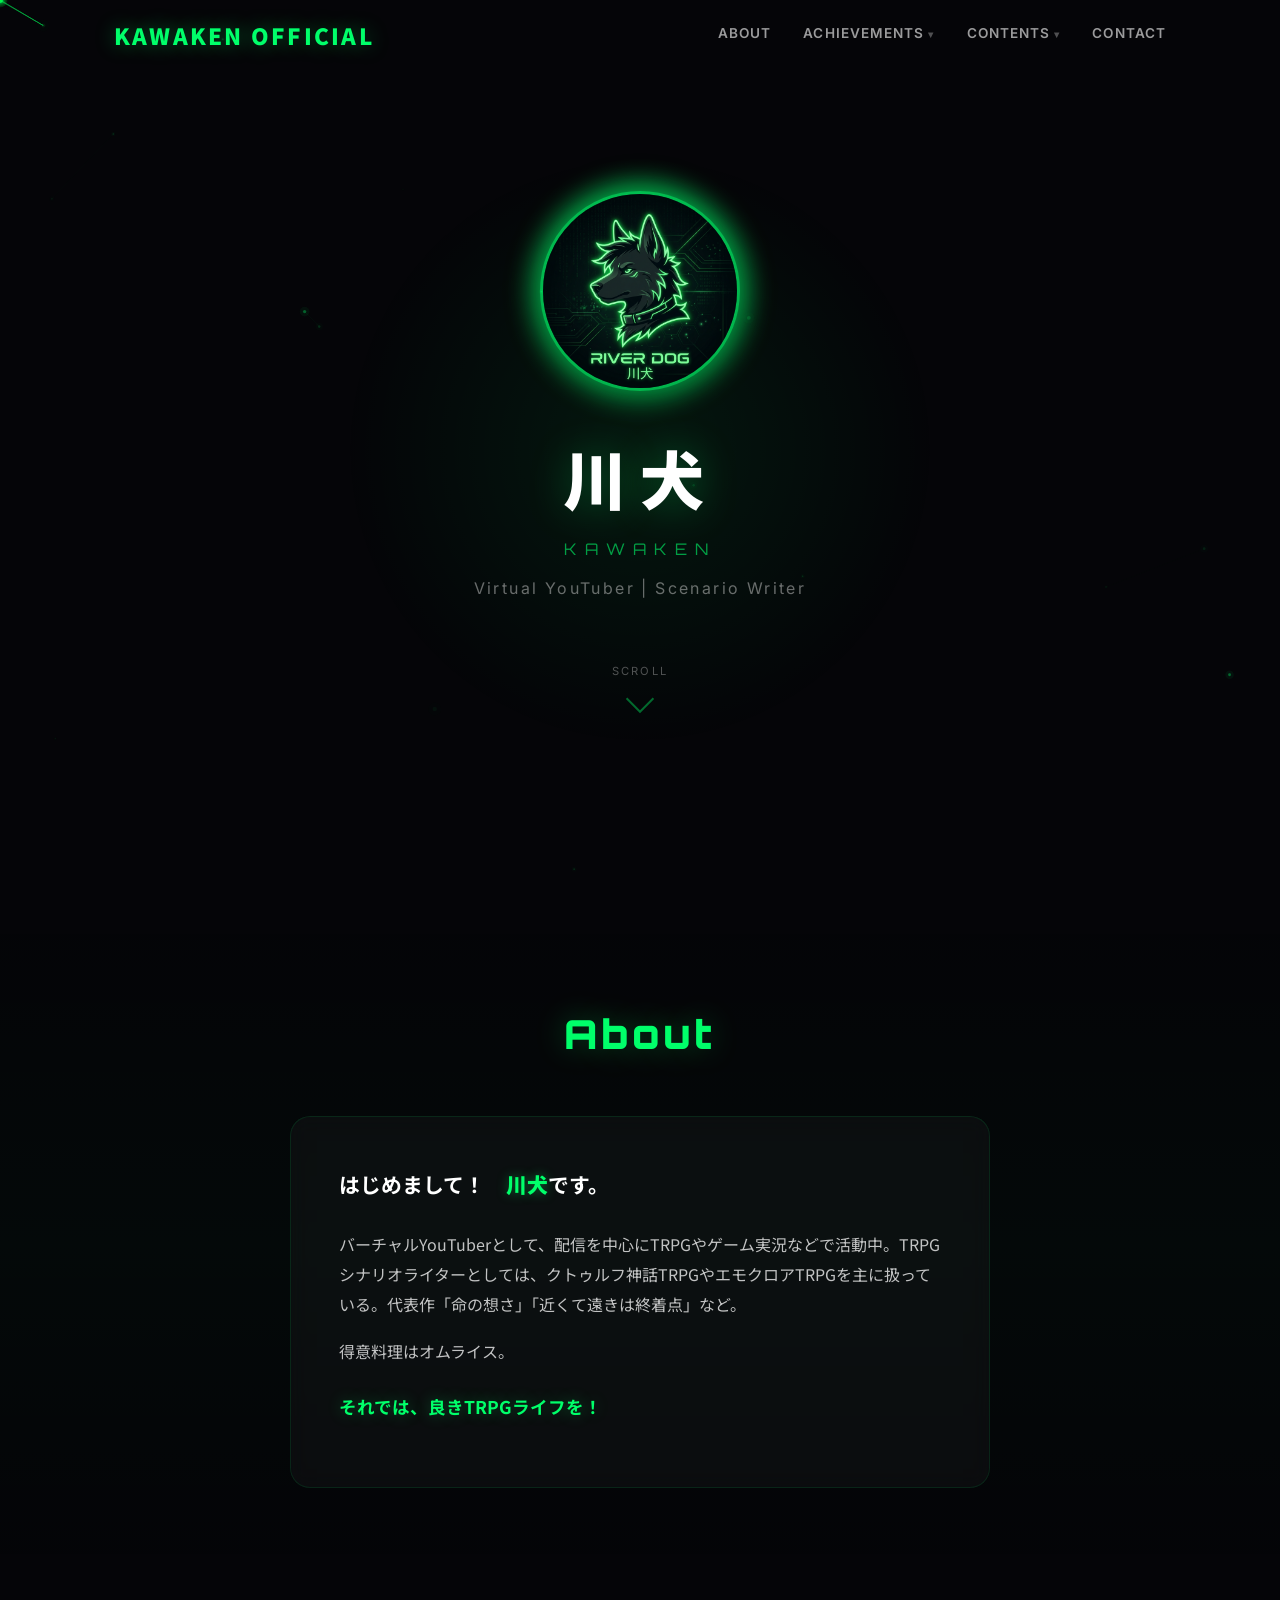
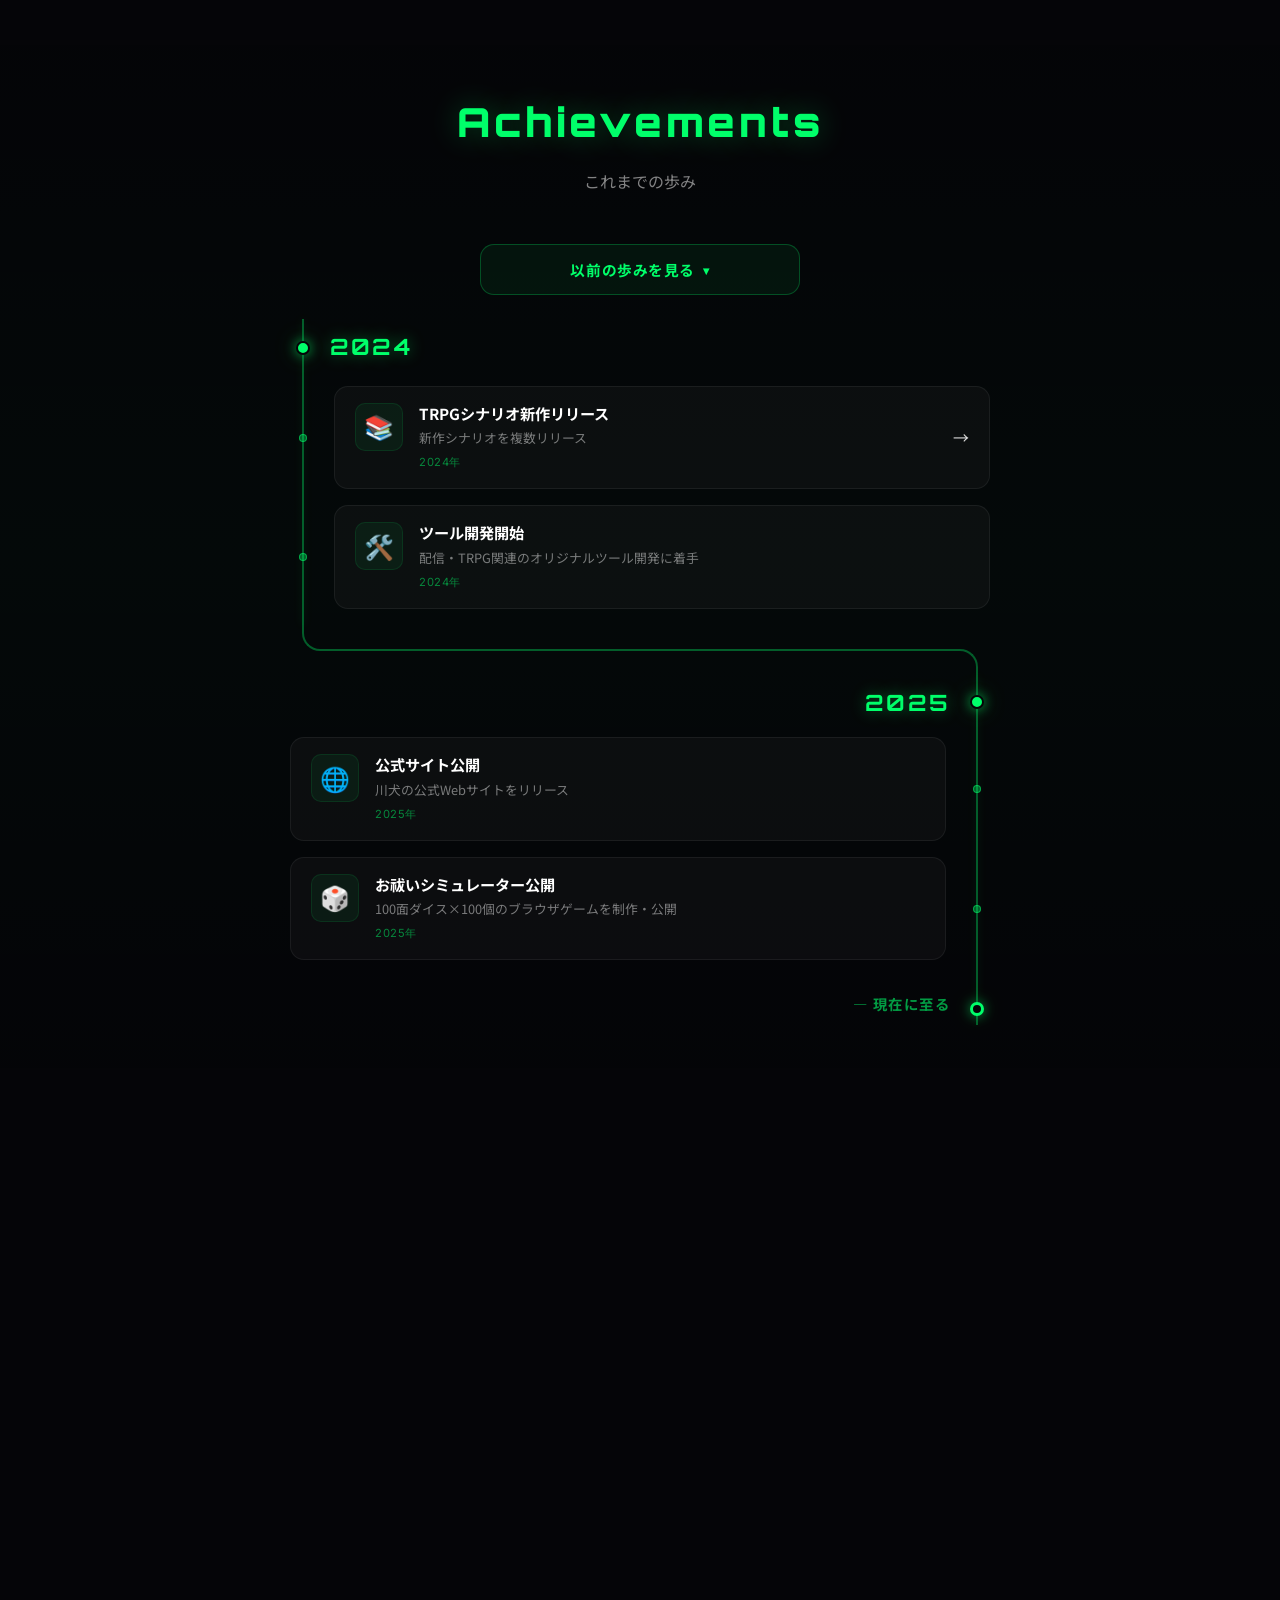
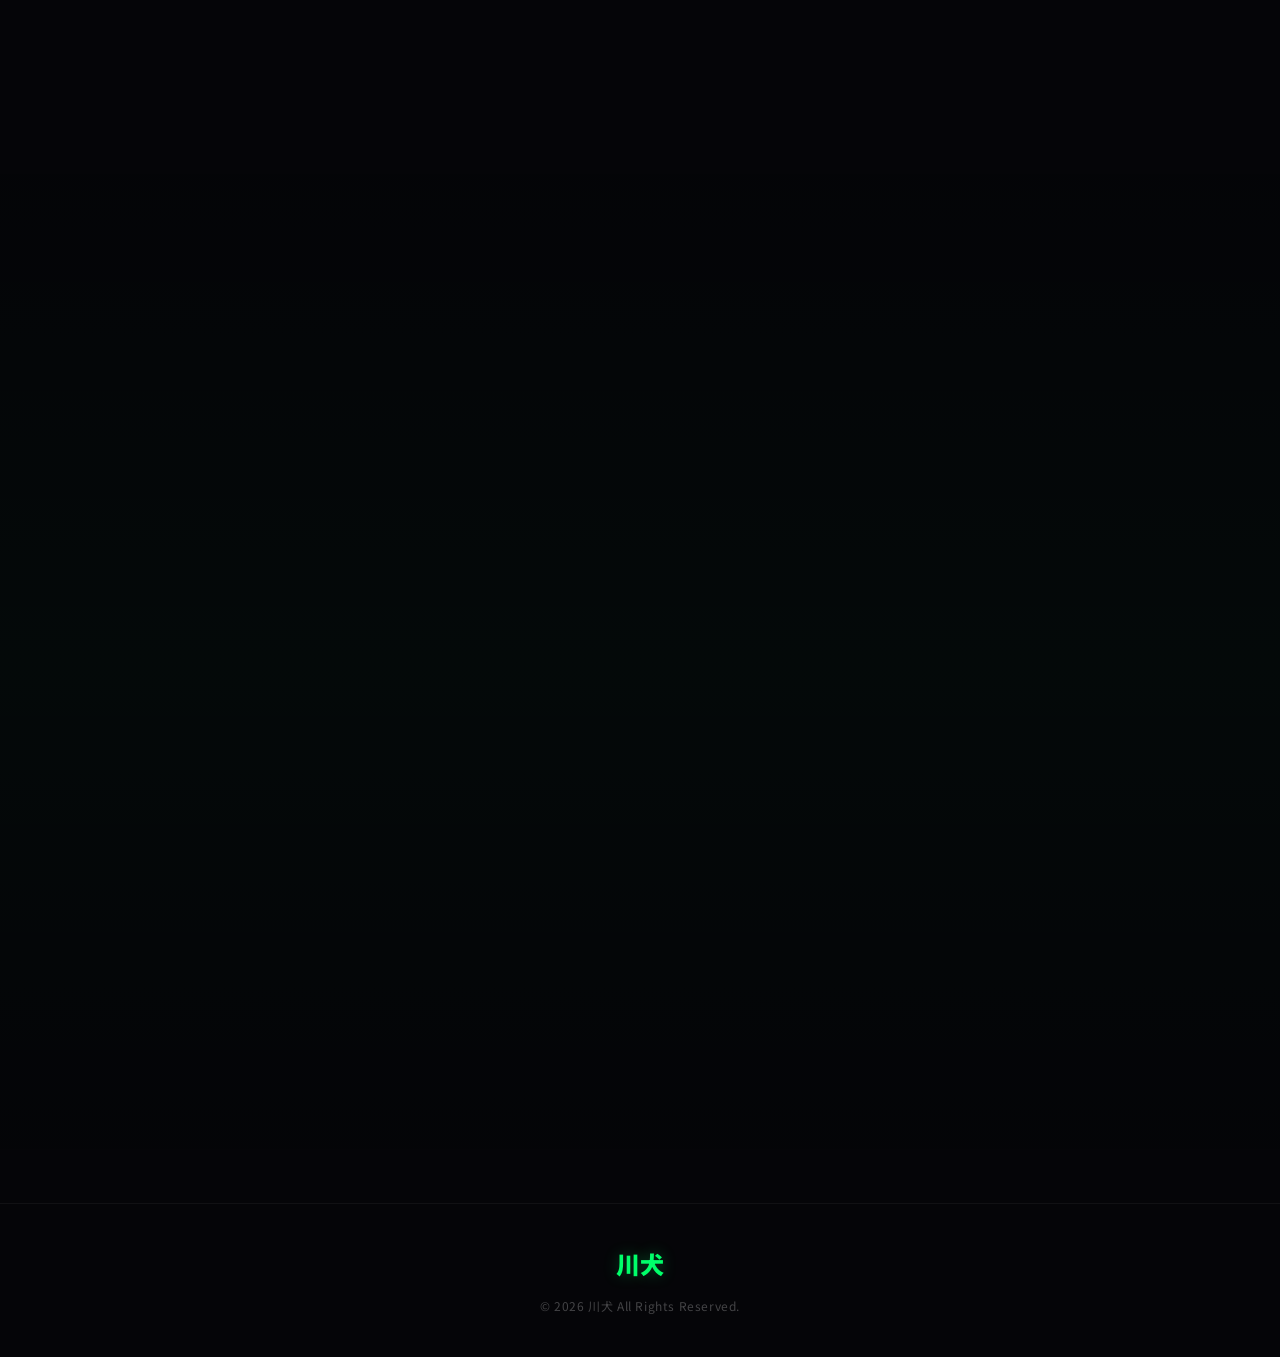
==== index.html @ 3d3f0da6 "feat: boot zoom fix achievements rework games integration into contents" ====
<!DOCTYPE html>
<html lang="ja">

<head>
    <meta charset="UTF-8">
    <meta name="viewport" content="width=device-width, initial-scale=1.0">
    <title>KAWAKEN OFFICIAL</title>
    <link rel="icon" type="image/svg+xml" href="assets/favicon.svg">
    <link rel="icon" type="image/x-icon" href="assets/favicon.ico" sizes="16x16 32x32 48x48">
    <link rel="apple-touch-icon" href="assets/apple-touch-icon.png">
    <meta name="description" content="VTuber 川犬の公式サイト。配信情報、SNSリンク、ミニゲームなど。">
    <!-- OGP (Open Graph) -->
    <meta property="og:type" content="website">
    <meta property="og:title" content="KAWAKEN OFFICIAL">
    <meta property="og:description" content="VTuber 川犬の公式サイト。配信情報、SNSリンク、ミニゲームなど。">
    <meta property="og:image" content="assets/ogp.png">
    <meta property="og:locale" content="ja_JP">
    <!-- Twitter Card -->
    <meta name="twitter:card" content="summary_large_image">
    <meta name="twitter:title" content="KAWAKEN OFFICIAL">
    <meta name="twitter:description" content="VTuber 川犬の公式サイト。配信情報、SNSリンク、ミニゲームなど。">
    <meta name="twitter:image" content="assets/ogp.png">
    <link rel="stylesheet" href="style.css">
    <link rel="preload" href="assets/avatar.png" as="image">
    <link
        href="https://fonts.googleapis.com/css2?family=Orbitron:wght@400;700;900&family=Noto+Sans+JP:wght@300;400;700;900&family=Inter:wght@300;400;600;700&display=swap"
        rel="stylesheet">
</head>

<body class="monitor-booting">
    <!-- iframe内（?noboot=1）では即座にブート演出を非表示（main.js読み込み前の対策） -->
    <script>
        if (location.search.includes('noboot=1')) {
            document.body.classList.remove('monitor-booting');
            document.write('<style>#boot-overlay{display:none!important}</style>');
        }
    </script>
    <!-- モニター電源ON → ズームイン演出 -->
    <div id="boot-overlay">
        <div class="boot-monitor">
            <!-- インラインSVGモニター -->
            <svg class="monitor-svg" xmlns="http://www.w3.org/2000/svg" viewBox="0 0 800 620" fill="none">
                <rect x="60" y="20" width="680" height="440" rx="18" ry="18" fill="#111114" stroke="#222228"
                    stroke-width="3" />
                <rect x="72" y="32" width="656" height="416" rx="10" ry="10" fill="#0a0a0d" stroke="#1a1a20"
                    stroke-width="2" />
                <rect class="monitor-screen" x="82" y="42" width="636" height="396" rx="6" ry="6" fill="#020204" />
                <!-- 画面グロー -->
                <rect class="screen-glow" x="82" y="42" width="636" height="396" rx="6" ry="6" fill="url(#screenGlow)"
                    opacity="0" />
                <!-- 画面反射 -->
                <rect x="82" y="42" width="636" height="396" rx="6" ry="6" fill="url(#screenReflection)"
                    opacity="0.06" />
                <!-- 電源LED -->
                <circle class="monitor-led" cx="400" cy="468" r="4" fill="#1a1a1a" />
                <!-- スタンド -->
                <path d="M350 480 L350 530 Q350 540 360 540 L440 540 Q450 540 450 530 L450 480" fill="#111114"
                    stroke="#1a1a20" stroke-width="2" />
                <ellipse cx="400" cy="555" rx="160" ry="22" fill="#111114" stroke="#1a1a20" stroke-width="2" />
                <ellipse cx="400" cy="552" rx="140" ry="14" fill="#0d0d10" />
                <rect x="340" y="462" width="120" height="1.5" rx="1" fill="#222228" />
                <defs>
                    <linearGradient id="screenReflection" x1="0" y1="0" x2="1" y2="1">
                        <stop offset="0%" stop-color="#ffffff" stop-opacity="0.6" />
                        <stop offset="30%" stop-color="#ffffff" stop-opacity="0" />
                        <stop offset="100%" stop-color="#ffffff" stop-opacity="0" />
                    </linearGradient>
                    <radialGradient id="screenGlow" cx="50%" cy="50%" r="60%">
                        <stop offset="0%" stop-color="#00ff6a" stop-opacity="0.2" />
                        <stop offset="60%" stop-color="#00ff6a" stop-opacity="0.08" />
                        <stop offset="100%" stop-color="#00ff6a" stop-opacity="0" />
                    </radialGradient>
                </defs>
            </svg>
            <!-- 画面内iframe（実際のサイトを表示） -->
            <div class="monitor-screen-content">
                <iframe src="?noboot=1" class="screen-iframe"></iframe>
            </div>
        </div>
    </div>

    <!-- パーティクル背景 -->
    <canvas id="particle-canvas"></canvas>

    <!-- ナビゲーション -->
    <nav id="navbar">
        <div class="nav-inner">
            <a href="#hero" class="nav-logo">KAWAKEN OFFICIAL</a>
            <div class="nav-links">
                <a href="#about">About</a>
                <div class="nav-dropdown" id="nav-achievements-dropdown">
                    <button class="nav-dropdown-toggle" aria-expanded="false" aria-haspopup="true">Achievements</button>
                    <div class="nav-dropdown-menu" id="achievements-year-menu">
                        <!-- JSで年リストを動的生成 -->
                    </div>
                </div>
                <div class="nav-dropdown" id="nav-contents-dropdown">
                    <button class="nav-dropdown-toggle" aria-expanded="false" aria-haspopup="true">Contents</button>
                    <div class="nav-dropdown-menu">
                        <a href="#youtube">YouTube</a>
                        <a href="#scenarios">Scenarios</a>
                        <a href="#goods">Goods</a>
                        <a href="#x">X</a>
                        <a href="#games">Games</a>
                    </div>
                </div>
                <a href="#contact">Contact</a>
            </div>
        </div>
    </nav>

    <!-- Hero Section -->
    <section id="hero">
        <div class="hero-content">
            <div class="hero-avatar-wrapper">
                <div class="hero-avatar-glow"></div>
                <img src="assets/avatar.png" alt="川犬" class="hero-avatar" id="hero-avatar">
            </div>
            <h1 class="hero-name">
                <span class="hero-name-jp">川犬</span>
                <span class="hero-name-en">KAWAKEN</span>
            </h1>
            <p class="hero-tagline">Virtual YouTuber | Scenario Writer</p>
            <div class="hero-scroll-hint">
                <span>Scroll</span>
                <div class="scroll-arrow"></div>
            </div>
        </div>
    </section>

    <!-- About Section -->
    <section id="about">
        <div class="section-inner">
            <h2 class="section-title" data-reveal>About</h2>
            <div class="about-card" data-reveal>
                <div class="about-text">
                    <p class="about-greeting">はじめまして！　<span class="highlight">川犬</span>です。</p>
                    <p>バーチャルYouTuberとして、配信を中心にTRPGやゲーム実況などで活動中。TRPGシナリオライターとしては、クトゥルフ神話TRPGやエモクロアTRPGを主に扱っている。代表作「命の想さ」「近くて遠きは終着点」など。
                    </p>
                    <p class="about-random" id="about-random"></p>
                    <p class="about-closing">それでは、良きTRPGライフを！</p>
                </div>
            </div>
        </div>
    </section>

    <!-- Achievements Section -->
    <section id="achievements">
        <div class="section-inner">
            <h2 class="section-title" data-reveal>Achievements</h2>
            <p class="section-subtitle" data-reveal>これまでの歩み</p>
            <div class="timeline" id="timeline-container">
                <!-- JS で動的に描画 -->
            </div>
        </div>
    </section>

    <!-- Links Section -->
    <section id="links">
        <div class="section-inner">
            <h2 class="section-title" data-reveal>Contents</h2>
            <p class="section-subtitle" data-reveal>配信・作品・SNS</p>
            <div id="links-container">
                <!-- JS で data/links.json から動的に描画 -->
                <!-- Games は JS で末尾に移動される -->
                <div id="games" class="link-category" data-cat="games" data-reveal>
                    <div class="link-category-header">
                        <div class="link-category-icon">🎮</div>
                        <div class="link-category-title">Games</div>
                    </div>
                    <div class="carousel-wrapper">
                        <button class="carousel-btn carousel-btn-left" aria-label="前へ">‹</button>
                        <div class="carousel-track" id="games-track">
                            <a href="games/oharai/index.html" class="content-card">
                                <div class="content-card-thumb game-thumb-visual">
                                    <span class="game-thumb-emoji">🎲</span>
                                </div>
                                <div class="content-card-info">
                                    <div class="content-card-title">お祓いシミュレーター</div>
                                    <div class="content-card-meta">100面ダイスを100個振って運試し！</div>
                                </div>
                            </a>
                            <div class="content-card game-card-coming">
                                <div class="content-card-thumb game-thumb-visual">
                                    <span class="game-thumb-emoji">🔮</span>
                                </div>
                                <div class="content-card-info">
                                    <div class="content-card-title">Coming Soon...</div>
                                    <div class="content-card-meta">次のミニゲームをお楽しみに！</div>
                                </div>
                            </div>
                        </div>
                        <button class="carousel-btn carousel-btn-right" aria-label="次へ">›</button>
                    </div>
                </div>
            </div>
        </div>
    </section>

    <!-- Contact Section -->
    <section id="contact">
        <div class="section-inner">
            <h2 class="section-title" data-reveal>Contact</h2>
            <p class="section-subtitle" data-reveal>お気軽にご連絡ください</p>
            <div class="contact-card" data-reveal>
                <form id="contact-form" action="#" method="POST">
                    <!-- ハニーポット（ボット対策：人間には見えない入力欄） -->
                    <div class="form-hp" aria-hidden="true">
                        <label for="contact-website">Website</label>
                        <input type="text" id="contact-website" name="website" tabindex="-1" autocomplete="off">
                    </div>
                    <div class="form-group">
                        <label for="contact-name" class="form-label">お名前 <span class="form-required">*</span></label>
                        <input type="text" id="contact-name" name="name" class="form-input" required
                            placeholder="お名前を入力">
                    </div>
                    <div class="form-group">
                        <label for="contact-email" class="form-label">メールアドレス <span
                                class="form-required">*</span></label>
                        <input type="email" id="contact-email" name="email" class="form-input" required
                            placeholder="example@mail.com">
                    </div>
                    <div class="form-group">
                        <label class="form-label">カテゴリ</label>
                        <input type="hidden" id="contact-category" name="category" value="collab">
                        <div class="form-custom-select" id="category-select">
                            <button type="button" class="form-custom-select-toggle">
                                <span class="form-custom-select-text">コラボ・依頼</span>
                                <span class="form-custom-select-arrow">▾</span>
                            </button>
                            <div class="form-custom-select-menu">
                                <div class="form-custom-select-option selected" data-value="collab">コラボ・依頼</div>
                                <div class="form-custom-select-option" data-value="scenario">シナリオについて</div>
                                <div class="form-custom-select-option" data-value="other">その他</div>
                            </div>
                        </div>
                    </div>
                    <div class="form-group">
                        <label for="contact-message" class="form-label">メッセージ <span
                                class="form-required">*</span></label>
                        <textarea id="contact-message" name="message" class="form-input form-textarea" required
                            placeholder="メッセージを入力" rows="5"></textarea>
                    </div>
                    <button type="submit" class="form-submit" id="contact-submit">
                        <span class="form-submit-text">送信する</span>
                        <span class="form-submit-icon">→</span>
                    </button>
                </form>
                <div class="contact-success" id="contact-success">
                    <div class="success-icon">✓</div>
                    <h3 class="success-title">送信完了！</h3>
                    <p class="success-message">お問い合わせありがとうございます。<br>できるだけ早くご返信いたします。</p>
                </div>
                <p class="contact-note">※ 現在フォーム送信先は未設定です。Formspree 登録後に有効化されます。</p>
            </div>
        </div>
    </section>

    <!-- Footer -->
    <footer id="footer">
        <div class="footer-inner">
            <div class="footer-logo">川犬</div>
            <p class="footer-copy">&copy; 2026 川犬 All Rights Reserved.</p>
        </div>
    </footer>

    <script src="main.js"></script>
</body>

</html>
---- style.css ----
/* ========================================
   川犬 — VTuber Official Site
   Theme: Dark × Neon Green
   ======================================== */

/* --- Reset & Base --- */
*,
*::before,
*::after {
    margin: 0;
    padding: 0;
    box-sizing: border-box;
}

html {
    scroll-behavior: smooth;
    overflow-y: scroll;
    /* スクロールバー常時表示（ブート演出のガタつき防止） */
}

body {
    font-family: 'Noto Sans JP', 'Inter', sans-serif;
    background: #050508;
    color: #e0e0e0;
    overflow-x: hidden;
    line-height: 1.7;
}

/* --- パーティクル背景 --- */
#particle-canvas {
    position: fixed;
    top: 0;
    left: 0;
    width: 100%;
    height: 100%;
    z-index: 0;
    pointer-events: none;
}

/* --- ナビゲーション --- */
#navbar {
    position: fixed;
    top: 0;
    left: 0;
    width: 100%;
    z-index: 1000;
    padding: 16px 0;
    transition: all 0.4s ease;
    background: transparent;
}

#navbar.scrolled {
    background: rgba(5, 5, 8, 0.85);
    backdrop-filter: blur(16px);
    -webkit-backdrop-filter: blur(16px);
    border-bottom: 1px solid rgba(0, 255, 100, 0.08);
    padding: 10px 0;
}

.nav-inner {
    max-width: 1100px;
    margin: 0 auto;
    padding: 0 24px;
    display: flex;
    justify-content: space-between;
    align-items: center;
}

.nav-logo {
    font-family: 'Noto Sans JP', sans-serif;
    font-size: 1.4rem;
    font-weight: 900;
    color: #00ff6a;
    text-decoration: none;
    text-shadow: 0 0 20px rgba(0, 255, 106, 0.4);
    letter-spacing: 0.1em;
}

.nav-links {
    display: flex;
    gap: 32px;
    align-items: center;
}

.nav-links a {
    font-family: 'Inter', sans-serif;
    font-size: 0.85rem;
    font-weight: 600;
    color: rgba(255, 255, 255, 0.6);
    text-decoration: none;
    letter-spacing: 0.08em;
    text-transform: uppercase;
    transition: color 0.3s ease;
    position: relative;
    line-height: 1;
    padding-bottom: 2px;
}

.nav-links a::after {
    content: '';
    position: absolute;
    bottom: -4px;
    left: 0;
    width: 0;
    height: 2px;
    background: #00ff6a;
    box-shadow: 0 0 8px rgba(0, 255, 106, 0.5);
    transition: width 0.3s ease;
}

.nav-links a:hover {
    color: #00ff6a;
}

.nav-links a:hover::after {
    width: 100%;
}

/* --- ナビ ドロップダウン --- */
.nav-dropdown {
    position: relative;
    display: flex;
    align-items: center;
}

.nav-dropdown-toggle {
    font-family: 'Inter', sans-serif;
    font-size: 0.85rem;
    font-weight: 600;
    color: rgba(255, 255, 255, 0.6);
    text-transform: uppercase;
    letter-spacing: 0.08em;
    background: none;
    border: none;
    cursor: pointer;
    padding: 0;
    padding-bottom: 2px;
    margin: 0;
    position: relative;
    transition: color 0.3s ease;
    line-height: 1;
    vertical-align: baseline;
}

.nav-dropdown-toggle::after {
    content: '▾';
    font-size: 0.7em;
    opacity: 0.5;
    transition: transform 0.3s ease, opacity 0.3s ease;
    display: inline-block;
    margin-left: 4px;
    transform-origin: center center;
}

.nav-dropdown.open .nav-dropdown-toggle::after {
    transform: rotate(180deg) translateY(1px);
    opacity: 0.8;
}

.nav-dropdown-toggle::before {
    content: '';
    position: absolute;
    bottom: -4px;
    left: 0;
    width: 0;
    height: 2px;
    background: #00ff6a;
    box-shadow: 0 0 8px rgba(0, 255, 106, 0.5);
    transition: width 0.3s ease;
}

.nav-dropdown:hover .nav-dropdown-toggle,
.nav-dropdown.open .nav-dropdown-toggle {
    color: #00ff6a;
}

.nav-dropdown:hover .nav-dropdown-toggle::before,
.nav-dropdown.open .nav-dropdown-toggle::before {
    width: 100%;
}

.nav-dropdown-menu {
    position: absolute;
    top: calc(100% + 16px);
    left: 50%;
    transform: translateX(-50%) translateY(-8px);
    min-width: 160px;
    background: rgba(10, 10, 14, 0.92);
    backdrop-filter: blur(20px);
    -webkit-backdrop-filter: blur(20px);
    border: 1px solid rgba(0, 255, 106, 0.12);
    border-radius: 14px;
    padding: 8px 0;
    opacity: 0;
    visibility: hidden;
    pointer-events: none;
    transition: opacity 0.25s ease, transform 0.25s ease, visibility 0.25s ease;
    box-shadow: 0 12px 40px rgba(0, 0, 0, 0.6), 0 0 20px rgba(0, 255, 106, 0.04);
    z-index: 1001;
}

.nav-dropdown.open .nav-dropdown-menu {
    opacity: 1;
    visibility: visible;
    pointer-events: all;
    transform: translateX(-50%) translateY(0);
}

.nav-dropdown-menu a {
    display: block;
    padding: 10px 22px;
    font-family: 'Inter', sans-serif;
    font-size: 0.82rem;
    font-weight: 500;
    color: rgba(255, 255, 255, 0.6);
    text-decoration: none;
    letter-spacing: 0.04em;
    transition: all 0.2s ease;
    white-space: nowrap;
}

.nav-dropdown-menu a:hover {
    color: #00ff6a;
    background: rgba(0, 255, 106, 0.06);
    padding-left: 26px;
}

.nav-dropdown-menu a::after {
    display: none;
}

/* --- Section 共通 --- */
section {
    position: relative;
    z-index: 1;
}

.section-inner {
    max-width: 1000px;
    margin: 0 auto;
    padding: 100px 24px;
}

.section-title {
    font-family: 'Orbitron', monospace;
    font-size: 2.5rem;
    font-weight: 900;
    color: #00ff6a;
    text-shadow: 0 0 30px rgba(0, 255, 106, 0.3);
    margin-bottom: 48px;
    text-align: center;
    letter-spacing: 0.1em;
}

.section-subtitle {
    font-size: 1rem;
    color: rgba(255, 255, 255, 0.5);
    text-align: center;
    margin-top: -36px;
    margin-bottom: 48px;
}

/* --- Reveal Animation --- */
[data-reveal] {
    opacity: 0;
    transform: translateY(40px);
    transition: opacity 0.8s ease, transform 0.8s ease;
}

[data-reveal].revealed {
    opacity: 1;
    transform: translateY(0);
}

/* --- Hero Section --- */
#hero {
    min-height: 100vh;
    display: flex;
    align-items: center;
    justify-content: center;
    position: relative;
    overflow: hidden;
}

#hero::before {
    content: '';
    position: absolute;
    top: 50%;
    left: 50%;
    transform: translate(-50%, -50%);
    width: 600px;
    height: 600px;
    background: radial-gradient(circle, rgba(0, 255, 106, 0.08) 0%, transparent 70%);
    pointer-events: none;
}

.hero-content {
    text-align: center;
    z-index: 1;
}

.hero-avatar-wrapper {
    position: relative;
    width: 200px;
    height: 200px;
    margin: 0 auto 32px;
}

.hero-avatar-glow {
    position: absolute;
    inset: -8px;
    border-radius: 50%;
    background: conic-gradient(from 0deg, #00ff6a, #00cc55, #00ff6a);
    opacity: 0.6;
    animation: glowSpin 4s linear infinite;
    filter: blur(12px);
}

@keyframes glowSpin {
    to {
        transform: rotate(360deg);
    }
}

.hero-avatar {
    position: relative;
    width: 200px;
    height: 200px;
    border-radius: 50%;
    object-fit: cover;
    border: 3px solid rgba(0, 255, 106, 0.5);
    box-shadow: 0 0 40px rgba(0, 255, 106, 0.2);
    z-index: 1;
}

.hero-name {
    margin-bottom: 12px;
}

.hero-name-jp {
    display: block;
    font-family: 'Noto Sans JP', sans-serif;
    font-size: 4rem;
    font-weight: 900;
    color: #ffffff;
    letter-spacing: 0.2em;
    text-shadow: 0 0 40px rgba(0, 255, 106, 0.3);
}

.hero-name-en {
    display: block;
    font-family: 'Orbitron', monospace;
    font-size: 1rem;
    font-weight: 400;
    color: rgba(0, 255, 106, 0.6);
    letter-spacing: 0.5em;
    margin-top: 4px;
}

.hero-tagline {
    font-family: 'Inter', sans-serif;
    font-size: 1rem;
    color: rgba(255, 255, 255, 0.4);
    letter-spacing: 0.15em;
    margin-bottom: 60px;
}

.hero-scroll-hint {
    display: flex;
    flex-direction: column;
    align-items: center;
    gap: 8px;
    animation: floatUp 2s ease-in-out infinite;
}

.hero-scroll-hint span {
    font-family: 'Inter', sans-serif;
    font-size: 0.7rem;
    color: rgba(255, 255, 255, 0.3);
    letter-spacing: 0.2em;
    text-transform: uppercase;
}

.scroll-arrow {
    width: 20px;
    height: 20px;
    border-right: 2px solid rgba(0, 255, 106, 0.4);
    border-bottom: 2px solid rgba(0, 255, 106, 0.4);
    transform: rotate(45deg);
}

@keyframes floatUp {

    0%,
    100% {
        transform: translateY(0);
        opacity: 0.6;
    }

    50% {
        transform: translateY(10px);
        opacity: 1;
    }
}

/* --- About Section --- */
#about {
    background: linear-gradient(180deg, transparent 0%, rgba(0, 255, 106, 0.02) 50%, transparent 100%);
}

.about-card {
    background: rgba(255, 255, 255, 0.03);
    border: 1px solid rgba(0, 255, 106, 0.1);
    border-radius: 20px;
    padding: 48px;
    backdrop-filter: blur(10px);
    -webkit-backdrop-filter: blur(10px);
    max-width: 700px;
    margin: 0 auto;
}

.about-text p {
    margin-bottom: 16px;
    font-size: 1rem;
    line-height: 1.9;
    color: rgba(255, 255, 255, 0.75);
}

.about-greeting {
    font-size: 1.3rem !important;
    font-weight: 700;
    color: #ffffff !important;
    margin-bottom: 24px !important;
}

.highlight {
    color: #00ff6a;
    font-weight: 900;
    text-shadow: 0 0 12px rgba(0, 255, 106, 0.4);
}

.about-note {
    font-size: 0.85rem !important;
    color: rgba(255, 255, 255, 0.35) !important;
    font-style: italic;
}



.about-closing {
    font-size: 1.1rem !important;
    font-weight: 700;
    color: #00ff6a !important;
    text-shadow: 0 0 16px rgba(0, 255, 106, 0.3);
    margin-top: 24px !important;
}

/* --- Links Section (Category + Carousel) --- */
#links-container {
    display: flex;
    flex-direction: column;
    gap: 32px;
    max-width: 900px;
    margin: 0 auto;
}

/* カテゴリブロック */
.link-category {
    border: 1px solid rgba(0, 255, 106, 0.08);
    border-radius: 18px;
    background: rgba(255, 255, 255, 0.02);
    overflow: hidden;
    transition: border-color 0.4s ease;
    scroll-margin-top: 100px;
}

.link-category:hover {
    border-color: rgba(0, 255, 106, 0.18);
}

/* カテゴリヘッダー */
.link-category-header {
    display: flex;
    align-items: center;
    gap: 14px;
    padding: 16px 24px;
    border-bottom: 1px solid rgba(0, 255, 106, 0.06);
}

.link-category-icon {
    font-size: 1.6rem;
    width: 44px;
    height: 44px;
    display: flex;
    align-items: center;
    justify-content: center;
    border-radius: 12px;
    flex-shrink: 0;
}

.link-category[data-cat="youtube"] .link-category-icon {
    background: rgba(255, 0, 0, 0.15);
    color: #ff4444;
}

.link-category[data-cat="x"] .link-category-icon {
    background: rgba(255, 255, 255, 0.1);
    color: #ffffff;
}

.link-category[data-cat="booth_trpg"] .link-category-icon,
.link-category[data-cat="booth_goods"] .link-category-icon {
    background: rgba(252, 77, 80, 0.12);
    color: #fc4d50;
}

.link-category-title {
    font-weight: 700;
    font-size: 1.05rem;
    color: #ffffff;
    flex: 1;
}

.link-category-more {
    font-family: 'Inter', sans-serif;
    font-size: 0.78rem;
    font-weight: 600;
    color: rgba(0, 255, 106, 0.55);
    text-decoration: none;
    transition: color 0.3s ease;
    white-space: nowrap;
}

.link-category-more:hover {
    color: #00ff6a;
    text-shadow: 0 0 12px rgba(0, 255, 106, 0.3);
}

.link-category-more.highlight {
    color: #00ff6a;
    font-size: 0.9rem;
    text-shadow: 0 0 20px rgba(0, 255, 106, 0.6), 0 0 40px rgba(0, 255, 106, 0.3);
    animation: morePulse 1.2s ease-in-out infinite;
    background: rgba(0, 255, 106, 0.1);
    padding: 6px 16px;
    border-radius: 8px;
    border: 1px solid rgba(0, 255, 106, 0.4);
}

@keyframes morePulse {

    0%,
    100% {
        box-shadow: 0 0 8px rgba(0, 255, 106, 0.2);
        transform: scale(1);
    }

    50% {
        box-shadow: 0 0 24px rgba(0, 255, 106, 0.5);
        transform: scale(1.08);
    }
}

/* カルーセルラッパー */
.carousel-wrapper {
    position: relative;
    padding: 16px 0;
}

/* カルーセルトラック */
.carousel-track {
    display: flex;
    gap: 14px;
    overflow-x: auto;
    scroll-snap-type: x mandatory;
    scroll-behavior: smooth;
    scroll-padding-left: 32px;
    padding: 4px 32px 12px;
    -ms-overflow-style: none;
    scrollbar-width: none;
    cursor: grab;
}

.carousel-track::-webkit-scrollbar {
    display: none;
}

.carousel-track.dragging {
    cursor: grabbing;
    scroll-snap-type: none;
    scroll-behavior: auto;
}

/* コンテンツカード */
.content-card {
    flex: 0 0 220px;
    scroll-snap-align: start;
    border-radius: 14px;
    background: rgba(255, 255, 255, 0.03);
    border: 1px solid rgba(255, 255, 255, 0.06);
    overflow: hidden;
    text-decoration: none;
    color: #e0e0e0;
    transition: all 0.35s cubic-bezier(0.22, 1, 0.36, 1);
    display: block;
}

.content-card:hover {
    border-color: rgba(0, 255, 106, 0.3);
    background: rgba(0, 255, 106, 0.04);
    box-shadow: 0 8px 32px rgba(0, 255, 106, 0.08);
    transform: translateY(-3px);
}

.content-card-thumb {
    width: 100%;
    aspect-ratio: 16 / 9;
    overflow: hidden;
    background: rgba(0, 0, 0, 0.3);
}

/* BOOTH: サムネイルは1:1比率 */
.link-category[data-cat="booth_trpg"] .content-card-thumb,
.link-category[data-cat="booth_goods"] .content-card-thumb {
    aspect-ratio: 1 / 1;
}

.content-card-thumb img {
    width: 100%;
    height: 100%;
    object-fit: cover;
    display: block;
    transition: transform 0.4s ease;
}

.content-card:hover .content-card-thumb img {
    transform: scale(1.05);
}

.content-card-info {
    padding: 12px 14px;
}

.content-card-title {
    font-size: 0.82rem;
    font-weight: 600;
    color: #ffffff;
    display: -webkit-box;
    -webkit-line-clamp: 2;
    line-clamp: 2;
    -webkit-box-orient: vertical;
    overflow: hidden;
    line-height: 1.4;
    margin-bottom: 6px;
}

.content-card-meta {
    font-family: 'Inter', sans-serif;
    font-size: 0.7rem;
    color: rgba(0, 255, 106, 0.5);
    letter-spacing: 0.03em;
    display: -webkit-box;
    -webkit-line-clamp: 2;
    line-clamp: 2;
    -webkit-box-orient: vertical;
    overflow: hidden;
    text-overflow: ellipsis;
}

/* 矢印ボタン */
.carousel-btn {
    position: absolute;
    top: 50%;
    transform: translateY(-50%);
    width: 36px;
    height: 36px;
    border-radius: 50%;
    border: 1px solid rgba(0, 255, 106, 0.2);
    background: rgba(5, 5, 8, 0.85);
    color: rgba(0, 255, 106, 0.6);
    font-size: 1.2rem;
    cursor: pointer;
    z-index: 5;
    display: flex;
    align-items: center;
    justify-content: center;
    transition: all 0.3s ease;
    backdrop-filter: blur(8px);
    opacity: 0;
    pointer-events: none;
}

.carousel-btn.visible {
    opacity: 1;
    pointer-events: all;
}

.carousel-btn:hover {
    background: rgba(0, 255, 106, 0.15);
    border-color: rgba(0, 255, 106, 0.5);
    color: #00ff6a;
    box-shadow: 0 0 16px rgba(0, 255, 106, 0.15);
}

.carousel-btn-left {
    left: 12px;
}

.carousel-btn-right {
    right: 12px;
}

/* X リンクのみカード */
.link-card-simple {
    display: flex;
    align-items: center;
    gap: 20px;
    padding: 20px 28px;
    text-decoration: none;
    color: #e0e0e0;
    transition: all 0.35s cubic-bezier(0.22, 1, 0.36, 1);
    cursor: pointer;
}

.link-card-simple:hover {
    background: rgba(0, 255, 106, 0.04);
}

.link-card-simple .link-arrow {
    font-family: 'Inter', sans-serif;
    font-size: 1.2rem;
    color: rgba(255, 255, 255, 0.2);
    transition: all 0.3s ease;
    margin-left: auto;
}

.link-card-simple:hover .link-arrow {
    color: #00ff6a;
    transform: translateX(4px);
}

/* リビールアニメ */
.link-category {
    opacity: 0;
    transform: translateY(30px);
    transition: opacity 0.8s ease, transform 0.8s ease, border-color 0.4s ease;
}

.link-category.revealed {
    opacity: 1;
    transform: translateY(0);
}

/* --- Games (Contents内 link-category) --- */
.link-category[data-cat="games"] .link-category-icon {
    background: rgba(0, 255, 106, 0.12);
    color: #00ff6a;
}

/* ゲームサムネイル（絵文字ビジュアル） */
.game-thumb-visual {
    display: flex;
    align-items: center;
    justify-content: center;
    background: linear-gradient(135deg, rgba(0, 255, 106, 0.08) 0%, rgba(0, 80, 40, 0.15) 100%) !important;
}

.game-thumb-emoji {
    font-size: 2.4rem;
}

/* Coming Soon カード */
.content-card.game-card-coming {
    opacity: 0.45;
    cursor: default;
    pointer-events: none;
}

/* (旧 game-card スタイルは content-card に統一済み) */

/* --- Achievements / Timeline (Zigzag) --- */
#achievements {
    background: linear-gradient(180deg, transparent 0%, rgba(0, 255, 106, 0.02) 50%, transparent 100%);
}

.timeline {
    position: relative;
    max-width: 700px;
    margin: 0 auto;
}

/* --- Timeline Group (左右交互) --- */
.timeline-group {
    position: relative;
    display: flow-root;
    /* マージン折り畳み防止→縦線の途切れを解消 */
    scroll-margin-top: 100px;
}

.timeline-group.tl-left {
    padding-left: 40px;
}

.timeline-group.tl-right {
    padding-right: 40px;
}

/* 縦ライン (グループ別) */
.timeline-group::before {
    content: '';
    position: absolute;
    top: 0;
    bottom: 0;
    width: 2px;
    background: rgba(0, 255, 106, 0.35);
    box-shadow: 0 0 8px rgba(0, 255, 106, 0.15);
}

.timeline-group.tl-left::before {
    left: 12px;
}

.timeline-group.tl-right::before {
    right: 12px;
}

/* --- コネクタ (グループ間の橋渡し) --- */
.timeline-connector {
    position: relative;
    height: 50px;
    /* 不透明等価色: rgba(0,255,106,0.35) on #050508 → 重なっても色が濃くならない */
    --conn-line: #035d2a;
}

/* 左→右 コネクタ */
.timeline-connector-lr::before {
    content: '';
    position: absolute;
    top: 0;
    left: 12px;
    width: calc(50% - 12px + 2px);
    height: calc(50% + 1px);
    border-left: 2px solid var(--conn-line);
    border-bottom: 2px solid var(--conn-line);
    border-bottom-left-radius: 18px;
    border-right: none;
    border-top: none;
}

.timeline-connector-lr::after {
    content: '';
    position: absolute;
    top: calc(50% - 1px);
    right: 12px;
    width: calc(50% - 12px + 2px);
    height: calc(50% + 1px);
    border-right: 2px solid var(--conn-line);
    border-top: 2px solid var(--conn-line);
    border-top-right-radius: 18px;
    border-left: none;
    border-bottom: none;
}

/* 右→左 コネクタ */
.timeline-connector-rl::before {
    content: '';
    position: absolute;
    top: 0;
    right: 12px;
    width: calc(50% - 12px + 2px);
    height: calc(50% + 1px);
    border-right: 2px solid var(--conn-line);
    border-bottom: 2px solid var(--conn-line);
    border-bottom-right-radius: 18px;
    border-left: none;
    border-top: none;
}

.timeline-connector-rl::after {
    content: '';
    position: absolute;
    top: calc(50% - 1px);
    left: 12px;
    width: calc(50% - 12px + 2px);
    height: calc(50% + 1px);
    border-left: 2px solid var(--conn-line);
    border-top: 2px solid var(--conn-line);
    border-top-left-radius: 18px;
    border-right: none;
    border-bottom: none;
}

/* --- 年マーカー --- */
.timeline-year {
    position: relative;
    margin-bottom: 24px;
    padding-top: 16px;
}

.timeline-year-label {
    font-family: 'Orbitron', monospace;
    font-size: 1.4rem;
    font-weight: 700;
    color: #00ff6a;
    text-shadow: 0 0 16px rgba(0, 255, 106, 0.4);
    letter-spacing: 0.1em;
    line-height: 1;
}

.tl-right .timeline-year-label {
    text-align: right;
    display: block;
}

/* 年の●ドット — テキストの垂直中央に動的配置 */
.timeline-year::before {
    content: '';
    position: absolute;
    /* padding-top(16px) + テキスト高さの半分をターゲット */
    top: 16px;
    bottom: 0;
    margin-top: auto;
    margin-bottom: auto;
    height: 14px;
    width: 14px;
    border-radius: 50%;
    background: #00ff6a;
    box-shadow: 0 0 12px rgba(0, 255, 106, 0.6), 0 0 24px rgba(0, 255, 106, 0.3);
    border: 2px solid #050508;
    z-index: 2;
}

.tl-left .timeline-year::before {
    left: -34px;
}

.tl-right .timeline-year::before {
    right: -34px;
    left: auto;
}

/* --- 実績アイテム --- */
.timeline-item {
    position: relative;
    margin-bottom: 16px;
}

.tl-left .timeline-item {
    margin-left: 4px;
}

.tl-right .timeline-item {
    margin-right: 4px;
}

/* アイテムの小●ドット — カードの垂直中央に配置 */
.timeline-item::before {
    content: '';
    position: absolute;
    top: 0;
    bottom: 0;
    margin-top: auto;
    margin-bottom: auto;
    width: 8px;
    height: 8px;
    border-radius: 50%;
    background: rgba(0, 255, 106, 0.35);
    border: 1.5px solid rgba(0, 255, 106, 0.5);
    z-index: 2;
}

.tl-left .timeline-item::before {
    left: -35px;
}

.tl-right .timeline-item::before {
    right: -35px;
    left: auto;
}

/* --- カード --- */
.timeline-card {
    display: flex;
    gap: 16px;
    padding: 16px 20px;
    border-radius: 14px;
    background: rgba(255, 255, 255, 0.03);
    border: 1px solid rgba(255, 255, 255, 0.06);
    text-decoration: none;
    color: #e0e0e0;
    transition: all 0.35s cubic-bezier(0.22, 1, 0.36, 1);
    cursor: pointer;
    overflow: hidden;
}

.tl-left .timeline-card:hover {
    border-color: rgba(0, 255, 106, 0.25);
    background: rgba(0, 255, 106, 0.04);
    box-shadow: 0 4px 24px rgba(0, 255, 106, 0.08);
    transform: translateX(6px);
}

.tl-right .timeline-card:hover {
    border-color: rgba(0, 255, 106, 0.25);
    background: rgba(0, 255, 106, 0.04);
    box-shadow: 0 4px 24px rgba(0, 255, 106, 0.08);
    transform: translateX(-6px);
}

/* サムネイル */
.timeline-thumb {
    width: 72px;
    height: 72px;
    border-radius: 10px;
    object-fit: cover;
    flex-shrink: 0;
    background: rgba(0, 255, 106, 0.05);
    border: 1px solid rgba(255, 255, 255, 0.06);
}

/* アイコンフォールバック */
.timeline-icon {
    width: 48px;
    height: 48px;
    border-radius: 10px;
    display: flex;
    align-items: center;
    justify-content: center;
    flex-shrink: 0;
    font-size: 1.5rem;
    background: rgba(0, 255, 106, 0.06);
    border: 1px solid rgba(0, 255, 106, 0.1);
}

.timeline-body {
    flex: 1;
    min-width: 0;
}

.timeline-title {
    font-family: 'Noto Sans JP', sans-serif;
    font-size: 0.95rem;
    font-weight: 700;
    color: #ffffff;
    margin-bottom: 4px;
    line-height: 1.4;
}

.timeline-desc {
    font-size: 0.8rem;
    color: rgba(255, 255, 255, 0.45);
    line-height: 1.5;
}

.timeline-date {
    font-family: 'Inter', sans-serif;
    font-size: 0.7rem;
    color: rgba(0, 255, 106, 0.5);
    margin-top: 6px;
    letter-spacing: 0.05em;
}

.timeline-card .link-arrow {
    align-self: center;
    flex-shrink: 0;
}

/* --- 現在に至る エンドマーカー --- */
.timeline-end {
    position: relative;
    padding-top: 16px;
    padding-bottom: 8px;
}

.timeline-end::before {
    content: '';
    position: absolute;
    top: 16px;
    bottom: 0;
    margin-top: auto;
    margin-bottom: auto;
    width: 14px;
    height: 14px;
    border-radius: 50%;
    background: #050508;
    border: 3px solid #00ff6a;
    box-shadow: 0 0 12px rgba(0, 255, 106, 0.5), 0 0 24px rgba(0, 255, 106, 0.2);
    z-index: 2;
}

.tl-left .timeline-end::before {
    left: -34px;
}

.tl-right .timeline-end::before {
    right: -34px;
    left: auto;
}

.tl-right .timeline-end-label {
    text-align: right;
    display: block;
}

.timeline-end-label {
    font-family: 'Noto Sans JP', sans-serif;
    font-size: 0.9rem;
    font-weight: 700;
    color: rgba(0, 255, 106, 0.6);
    letter-spacing: 0.1em;
}

/* --- リビールアニメ --- */
.timeline-year,
.timeline-item,
.timeline-end,
.timeline-connector {
    opacity: 0;
    transform: translateY(30px);
    transition: opacity 0.7s ease, transform 0.7s ease;
}

.timeline-year.revealed,
.timeline-item.revealed,
.timeline-end.revealed,
.timeline-connector.revealed {
    opacity: 1;
    transform: translateY(0);
}

/* --- タイムライン非表示（展開前） --- */
.timeline-hidden {
    display: none !important;
}

/* --- 展開アニメーション --- */
.timeline-revealing {
    animation: timelineRevealIn 0.5s ease-out forwards;
}

@keyframes timelineRevealIn {
    from {
        opacity: 0;
        transform: translateY(20px);
    }

    to {
        opacity: 1;
        transform: translateY(0);
    }
}

/* --- 「以前の歩みを見る」ボタン --- */
.timeline-expand-btn {
    display: flex;
    align-items: center;
    justify-content: center;
    gap: 8px;
    width: 100%;
    max-width: 320px;
    margin: 16px auto 24px;
    padding: 14px 28px;
    font-family: 'Noto Sans JP', sans-serif;
    font-size: 0.92rem;
    font-weight: 700;
    color: #00ff6a;
    background: rgba(0, 255, 106, 0.06);
    border: 1px solid rgba(0, 255, 106, 0.25);
    border-radius: 14px;
    cursor: pointer;
    transition: all 0.35s cubic-bezier(0.22, 1, 0.36, 1);
    letter-spacing: 0.04em;
    position: relative;
    overflow: hidden;
}

.timeline-expand-btn::before {
    content: '';
    position: absolute;
    inset: 0;
    background: linear-gradient(135deg, rgba(0, 255, 106, 0.08) 0%, transparent 60%);
    opacity: 0;
    transition: opacity 0.3s ease;
}

.timeline-expand-btn:hover {
    background: rgba(0, 255, 106, 0.12);
    border-color: rgba(0, 255, 106, 0.5);
    box-shadow: 0 4px 24px rgba(0, 255, 106, 0.15), 0 0 30px rgba(0, 255, 106, 0.08);
    transform: translateY(-2px);
}

.timeline-expand-btn:hover::before {
    opacity: 1;
}

.timeline-expand-arrow {
    font-size: 0.8em;
    transition: transform 0.3s ease;
    display: inline-block;
}

.timeline-expand-btn:hover .timeline-expand-arrow {
    transform: translateY(3px);
}

.timeline-expand-btn-hidden {
    opacity: 0;
    transform: scale(0.95);
    pointer-events: none;
    transition: opacity 0.4s ease, transform 0.4s ease;
    max-height: 0;
    margin: 0 auto;
    padding: 0 28px;
    overflow: hidden;
}

/* --- Contact Section --- */
#contact {
    background: linear-gradient(180deg, transparent 0%, rgba(0, 255, 106, 0.02) 50%, transparent 100%);
}

.contact-card {
    background: rgba(255, 255, 255, 0.03);
    border: 1px solid rgba(0, 255, 106, 0.1);
    border-radius: 20px;
    padding: 48px;
    backdrop-filter: blur(10px);
    -webkit-backdrop-filter: blur(10px);
    max-width: 600px;
    margin: 0 auto;
    position: relative;
}

.form-group {
    margin-bottom: 24px;
}

.form-label {
    display: block;
    font-family: 'Inter', sans-serif;
    font-size: 0.82rem;
    font-weight: 600;
    color: rgba(255, 255, 255, 0.7);
    letter-spacing: 0.04em;
    margin-bottom: 8px;
}

.form-required {
    color: #00ff6a;
    font-weight: 700;
}

.form-input {
    width: 100%;
    padding: 14px 18px;
    font-family: 'Noto Sans JP', 'Inter', sans-serif;
    font-size: 0.92rem;
    color: #e0e0e0;
    background: rgba(255, 255, 255, 0.04);
    border: 1px solid rgba(255, 255, 255, 0.1);
    border-radius: 12px;
    outline: none;
    transition: all 0.3s ease;
    appearance: none;
    -webkit-appearance: none;
}

.form-input::placeholder {
    color: rgba(255, 255, 255, 0.2);
}

.form-input:focus {
    border-color: rgba(0, 255, 106, 0.5);
    background: rgba(0, 255, 106, 0.03);
    box-shadow: 0 0 20px rgba(0, 255, 106, 0.08), inset 0 0 20px rgba(0, 255, 106, 0.02);
}

/* カスタムセレクト（ナビバー風） */
.form-custom-select {
    position: relative;
}

.form-custom-select-toggle {
    width: 100%;
    padding: 14px 18px;
    font-family: 'Noto Sans JP', 'Inter', sans-serif;
    font-size: 0.92rem;
    color: #e0e0e0;
    background: rgba(255, 255, 255, 0.04);
    border: 1px solid rgba(255, 255, 255, 0.1);
    border-radius: 12px;
    cursor: pointer;
    display: flex;
    align-items: center;
    justify-content: space-between;
    transition: all 0.3s ease;
    text-align: left;
}

.form-custom-select-toggle:hover {
    border-color: rgba(0, 255, 106, 0.3);
}

.form-custom-select.open .form-custom-select-toggle {
    border-color: rgba(0, 255, 106, 0.5);
    background: rgba(0, 255, 106, 0.03);
    box-shadow: 0 0 20px rgba(0, 255, 106, 0.08);
}

.form-custom-select-arrow {
    font-size: 1.1em;
    color: rgba(0, 255, 106, 0.5);
    transition: transform 0.3s ease;
}

.form-custom-select.open .form-custom-select-arrow {
    transform: rotate(180deg);
}

.form-custom-select-menu {
    position: absolute;
    top: calc(100% + 8px);
    left: 0;
    right: 0;
    background: rgba(10, 10, 14, 0.95);
    backdrop-filter: blur(20px);
    -webkit-backdrop-filter: blur(20px);
    border: 1px solid rgba(0, 255, 106, 0.12);
    border-radius: 12px;
    padding: 6px 0;
    z-index: 100;
    opacity: 0;
    visibility: hidden;
    transform: translateY(-6px);
    transition: opacity 0.25s ease, transform 0.25s ease, visibility 0.25s ease;
    box-shadow: 0 12px 40px rgba(0, 0, 0, 0.6), 0 0 20px rgba(0, 255, 106, 0.04);
}

.form-custom-select.open .form-custom-select-menu {
    opacity: 1;
    visibility: visible;
    transform: translateY(0);
}

.form-custom-select-option {
    padding: 12px 18px;
    font-family: 'Noto Sans JP', 'Inter', sans-serif;
    font-size: 0.88rem;
    color: rgba(255, 255, 255, 0.6);
    cursor: pointer;
    transition: all 0.2s ease;
}

.form-custom-select-option:hover {
    color: #00ff6a;
    background: rgba(0, 255, 106, 0.06);
    padding-left: 22px;
}

.form-custom-select-option.selected {
    color: #00ff6a;
}

.form-textarea {
    resize: vertical;
    min-height: 120px;
    line-height: 1.7;
}

.form-submit {
    display: flex;
    align-items: center;
    justify-content: center;
    gap: 10px;
    width: 100%;
    padding: 16px 32px;
    margin-top: 8px;
    font-family: 'Inter', sans-serif;
    font-size: 0.95rem;
    font-weight: 700;
    color: #050508;
    background: linear-gradient(135deg, #00ff6a 0%, #00cc55 100%);
    border: none;
    border-radius: 14px;
    cursor: pointer;
    transition: all 0.35s cubic-bezier(0.22, 1, 0.36, 1);
    letter-spacing: 0.04em;
    position: relative;
    overflow: hidden;
}

.form-submit::before {
    content: '';
    position: absolute;
    inset: 0;
    background: linear-gradient(135deg, rgba(255, 255, 255, 0.2) 0%, transparent 50%);
    opacity: 0;
    transition: opacity 0.3s ease;
}

.form-submit:hover {
    transform: translateY(-2px);
    box-shadow: 0 8px 30px rgba(0, 255, 106, 0.3), 0 0 40px rgba(0, 255, 106, 0.15);
}

.form-submit:hover::before {
    opacity: 1;
}

.form-submit:active {
    transform: translateY(0);
}

.form-submit-icon {
    transition: transform 0.3s ease;
    font-size: 1.1rem;
}

.form-submit:hover .form-submit-icon {
    transform: translateX(4px);
}

.form-submit:disabled {
    opacity: 0.6;
    cursor: not-allowed;
    transform: none;
    box-shadow: none;
}

/* 送信完了 */
.contact-success {
    display: none;
    text-align: center;
    padding: 40px 20px;
}

.contact-success.show {
    display: block;
    animation: successFade 0.5s ease;
}

@keyframes successFade {
    from {
        opacity: 0;
        transform: scale(0.95);
    }

    to {
        opacity: 1;
        transform: scale(1);
    }
}

.success-icon {
    width: 64px;
    height: 64px;
    margin: 0 auto 20px;
    border-radius: 50%;
    background: rgba(0, 255, 106, 0.1);
    border: 2px solid #00ff6a;
    display: flex;
    align-items: center;
    justify-content: center;
    font-size: 1.8rem;
    color: #00ff6a;
    text-shadow: 0 0 20px rgba(0, 255, 106, 0.5);
}

.success-title {
    font-family: 'Noto Sans JP', sans-serif;
    font-size: 1.3rem;
    font-weight: 700;
    color: #ffffff;
    margin-bottom: 12px;
}

.success-message {
    font-size: 0.9rem;
    color: rgba(255, 255, 255, 0.5);
    line-height: 1.8;
}

.contact-note {
    margin-top: 20px;
    font-size: 0.78rem;
    color: rgba(255, 255, 255, 0.25);
    text-align: center;
    font-style: italic;
}

/* ハニーポット（ボット対策） */
.form-hp {
    position: absolute;
    left: -9999px;
    top: -9999px;
    opacity: 0;
    height: 0;
    width: 0;
    overflow: hidden;
    pointer-events: none;
}

/* --- Footer --- */
#footer {
    position: relative;
    z-index: 1;
    border-top: 1px solid rgba(255, 255, 255, 0.05);
}

.footer-inner {
    max-width: 1000px;
    margin: 0 auto;
    padding: 40px 24px;
    text-align: center;
}

.footer-logo {
    font-family: 'Noto Sans JP', sans-serif;
    font-size: 1.5rem;
    font-weight: 900;
    color: #00ff6a;
    text-shadow: 0 0 15px rgba(0, 255, 106, 0.3);
    margin-bottom: 12px;
}

.footer-copy {
    font-size: 0.75rem;
    color: rgba(255, 255, 255, 0.25);
    letter-spacing: 0.05em;
}

/* --- Responsive --- */
@media (max-width: 768px) {
    .hero-name-jp {
        font-size: 2.8rem;
    }

    .hero-name-en {
        font-size: 0.8rem;
    }

    .section-title {
        font-size: 2rem;
    }

    .about-card {
        padding: 32px 24px;
    }

    .nav-links {
        gap: 18px;
    }

    .nav-links a {
        font-size: 0.75rem;
    }

    .nav-dropdown-toggle {
        font-size: 0.75rem;
    }

    .nav-dropdown-menu {
        min-width: 140px;
    }

    .games-grid {
        grid-template-columns: 1fr;
    }

    .content-card {
        flex: 0 0 180px;
    }

    .carousel-track {
        padding: 4px 16px 12px;
    }

    .link-category-header {
        padding: 14px 16px;
    }

    .timeline-card {
        padding: 12px 14px;
    }

    .timeline-thumb {
        width: 56px;
        height: 56px;
    }

    .contact-card {
        padding: 32px 24px;
    }

}

@media (max-width: 480px) {
    .hero-name-jp {
        font-size: 2.2rem;
    }

    .hero-avatar-wrapper {
        width: 150px;
        height: 150px;
    }

    .hero-avatar {
        width: 150px;
        height: 150px;
    }

    .nav-links {
        gap: 12px;
    }

    .nav-dropdown-toggle {
        font-size: 0.7rem;
    }

    .nav-dropdown-menu {
        min-width: 120px;
        left: 0;
        transform: translateX(0) translateY(-8px);
    }

    .nav-dropdown.open .nav-dropdown-menu {
        transform: translateX(0) translateY(0);
    }

    .content-card {
        flex: 0 0 160px;
    }

    .carousel-btn {
        display: none;
    }

    .carousel-track {
        padding: 4px 12px 12px;
        gap: 10px;
    }

    /* 480px以下: ジグザグ無効→左直線に統一 */
    .timeline-group.tl-right {
        padding-right: 0;
        padding-left: 28px;
    }

    .timeline-group.tl-left {
        padding-left: 28px;
    }

    .timeline-group.tl-right::before {
        right: auto;
        left: 8px;
    }

    .timeline-group.tl-left::before {
        left: 8px;
    }

    .tl-right .timeline-year-label,
    .tl-right .timeline-end-label {
        text-align: left;
    }

    .tl-right .timeline-year::before,
    .tl-right .timeline-end::before {
        right: auto;
        left: -25px;
    }

    .tl-left .timeline-year::before,
    .tl-left .timeline-end::before {
        left: -25px;
        width: 12px;
        height: 12px;
    }

    .tl-right .timeline-item::before {
        right: auto;
        left: -25px;
    }

    .tl-left .timeline-item::before {
        left: -25px;
        width: 6px;
        height: 6px;
    }

    .tl-right .timeline-item {
        margin-right: 0;
        margin-left: 4px;
    }

    .tl-right .timeline-card:hover {
        transform: translateX(6px);
    }

    .timeline-connector {
        height: 20px;
    }

    .timeline-connector-lr::before,
    .timeline-connector-lr::after,
    .timeline-connector-rl::before,
    .timeline-connector-rl::after {
        display: none;
    }

    .timeline-connector::before {
        display: block !important;
        content: '';
        position: absolute;
        left: 8px;
        top: 0;
        bottom: 0;
        width: 2px;
        background: rgba(0, 255, 106, 0.35);
        border: none;
        border-radius: 0;
    }

    .timeline-year-label {
        font-size: 1.2rem;
    }

    .timeline-thumb {
        width: 48px;
        height: 48px;
    }
}

/* --- Monitor Boot Sequence (SVG Zoom-In) --- */
body.monitor-booting {
    overflow: hidden;
}

#boot-overlay {
    position: fixed;
    inset: 0;
    z-index: 9999;
    display: flex;
    align-items: center;
    justify-content: center;
    pointer-events: all;
    /* 微かなアンビエントライト */
    background: radial-gradient(ellipse at 50% 40%, #0a0a12 0%, #020204 70%);
}

.boot-monitor {
    position: relative;
    width: min(70vw, 600px);
    /* transform-originはJSで画面中央に動的設定 */
    transform-origin: 50% 40%;
    opacity: 0;
    animation: monitorAppear 0.6s ease-out 0.2s forwards;
}

.monitor-svg {
    width: 100%;
    height: auto;
    display: block;
    filter: drop-shadow(0 20px 60px rgba(0, 0, 0, 0.8));
}

/* --- 画面内iframe --- */
.monitor-screen-content {
    position: absolute;
    /* 位置・サイズはJSで動的設定（SVGアスペクト比に連動） */
    left: 10.25%;
    top: 6.77%;
    width: 79.5%;
    height: 63.87%;
    overflow: hidden;
    border-radius: 4px;
    opacity: 0;
    background: #050508;
}

.screen-iframe {
    /* サイズはJSで実ビューポートサイズに動的設定 */
    border: none;
    transform-origin: top left;
    pointer-events: none;
    background: #050508;
}

/* --- LED & グロー制御 --- */
.monitor-led {
    transition: fill 0.3s ease;
}

.screen-glow {
    transition: opacity 0.5s ease;
}

/* --- フェーズクラスによるアニメーション --- */

/* Phase 1: モニター出現 */
@keyframes monitorAppear {
    0% {
        opacity: 0;
        transform: scale(0.95);
    }

    100% {
        opacity: 1;
        transform: scale(1);
    }
}

/* Phase 2: 電源ON — JSでクラス付与 */
#boot-overlay.phase-power-on .monitor-led {
    fill: #00ff6a;
    filter: drop-shadow(0 0 6px #00ff6a) drop-shadow(0 0 12px rgba(0, 255, 106, 0.5));
}

#boot-overlay.phase-power-on .screen-glow {
    opacity: 1;
    animation: screenFlicker 0.12s steps(2) 2;
}

#boot-overlay.phase-power-on .monitor-screen {
    fill: #080810;
    transition: fill 0.4s ease;
}

@keyframes screenFlicker {
    0% {
        opacity: 0.3;
    }

    50% {
        opacity: 1;
    }

    100% {
        opacity: 0.6;
    }
}

/* Phase 3: 画面表示 — iframeが表示 */
#boot-overlay.phase-screen-on .monitor-screen-content {
    opacity: 1;
    transition: opacity 0.5s ease;
}

#boot-overlay.phase-screen-on .monitor-screen {
    fill: #050508;
}

/* Phase 4: ズームイン — 画面に向かってズーム */
#boot-overlay.phase-zoom-in .boot-monitor {
    animation: zoomIntoScreen 1.2s cubic-bezier(0.4, 0, 0.2, 1) forwards;
}

@keyframes zoomIntoScreen {
    0% {
        transform: scale(1);
        opacity: 1;
    }

    100% {
        transform: scale(var(--zoom-scale, 4));
        opacity: 1;
    }
}

/* Phase 5: オーバーレイフェードアウト */
#boot-overlay.phase-fade-out {
    animation: overlayFadeOut 0.4s ease-out forwards;
    pointer-events: none;
}

@keyframes overlayFadeOut {
    0% {
        opacity: 1;
    }

    100% {
        opacity: 0;
        visibility: hidden;
    }
}
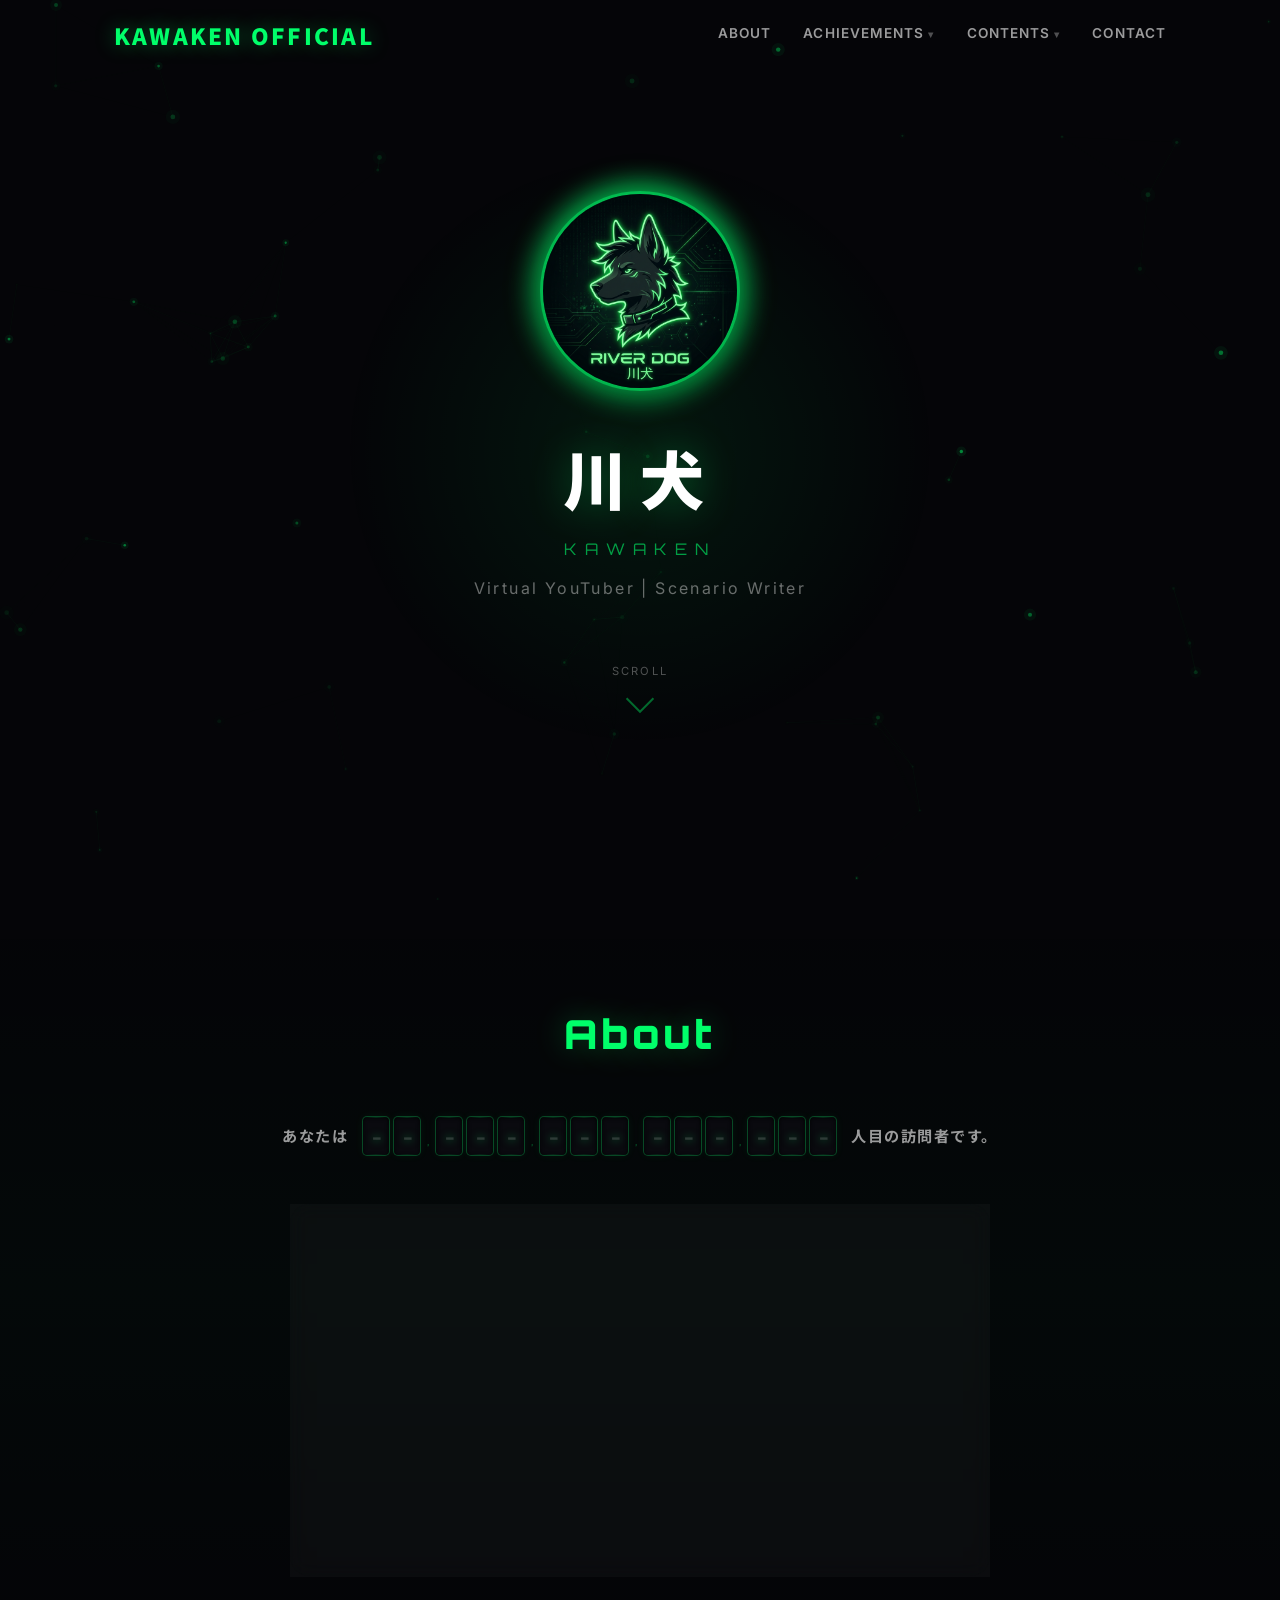
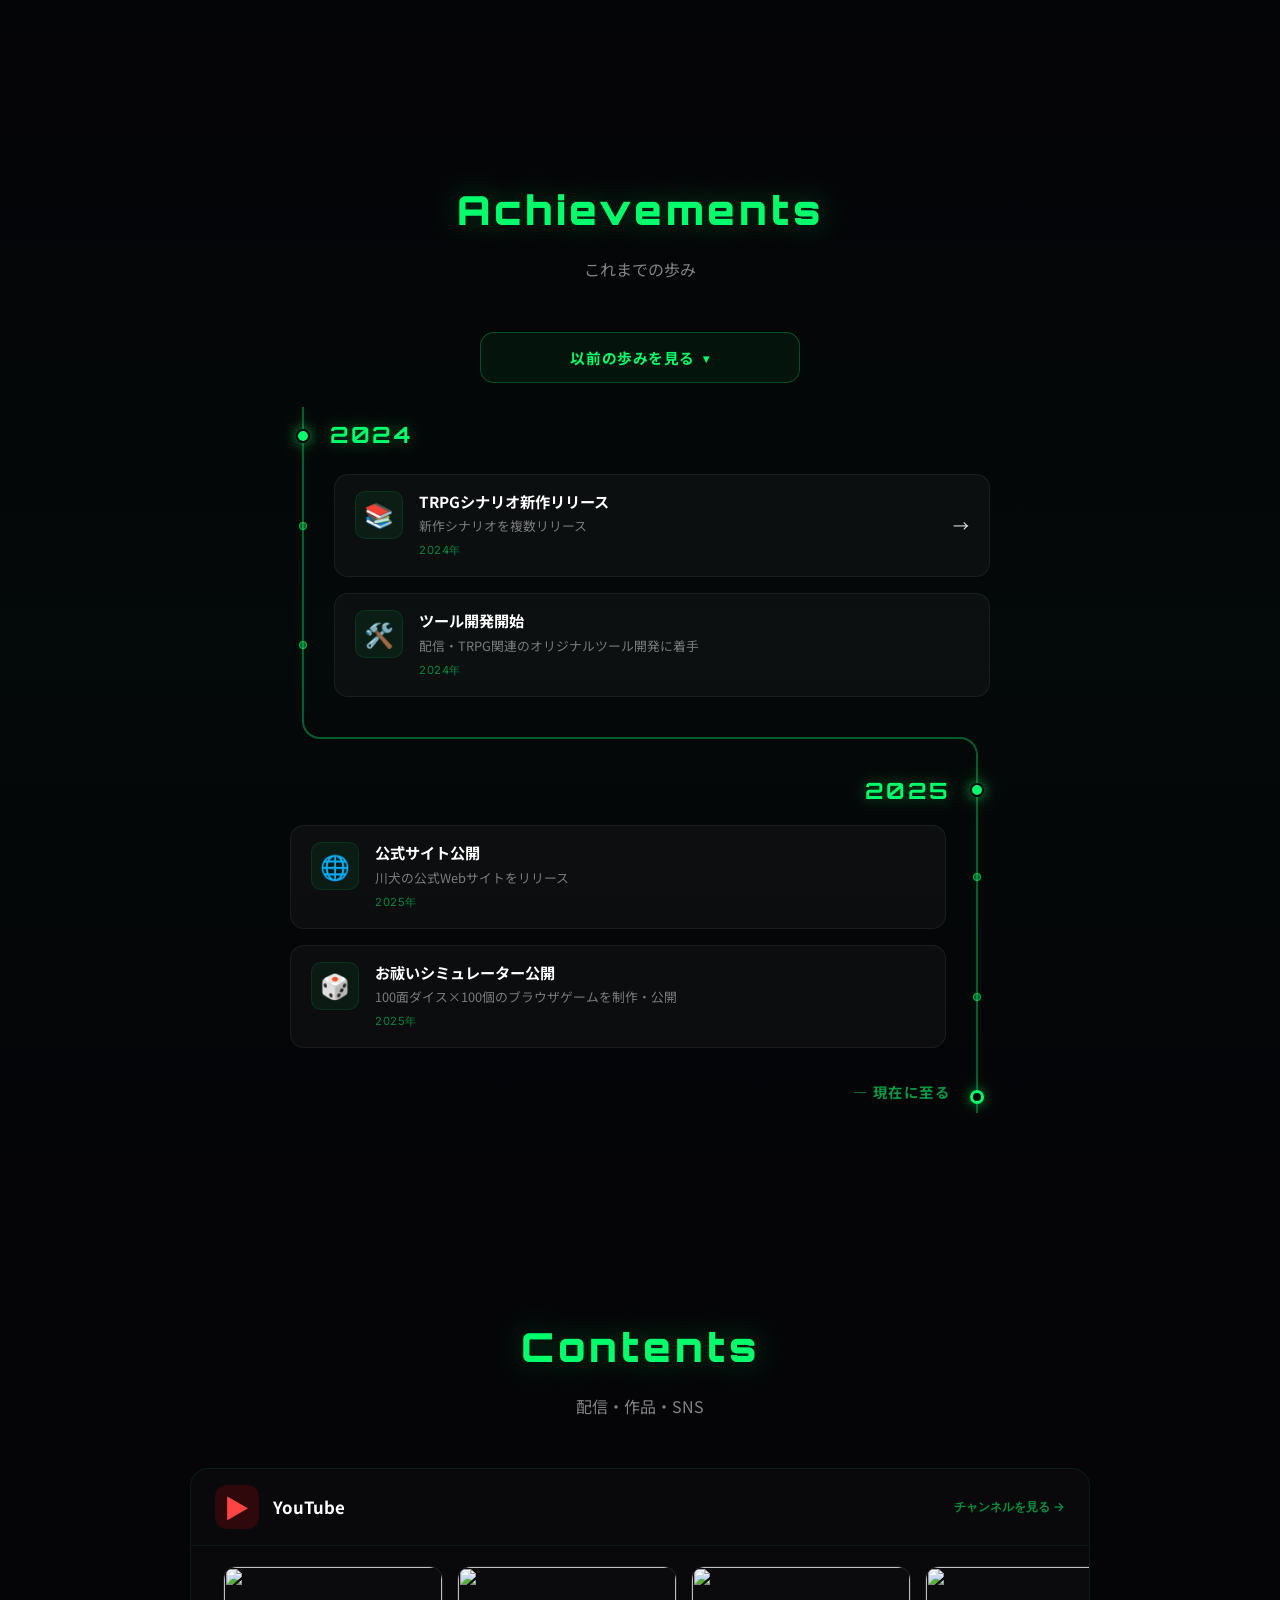
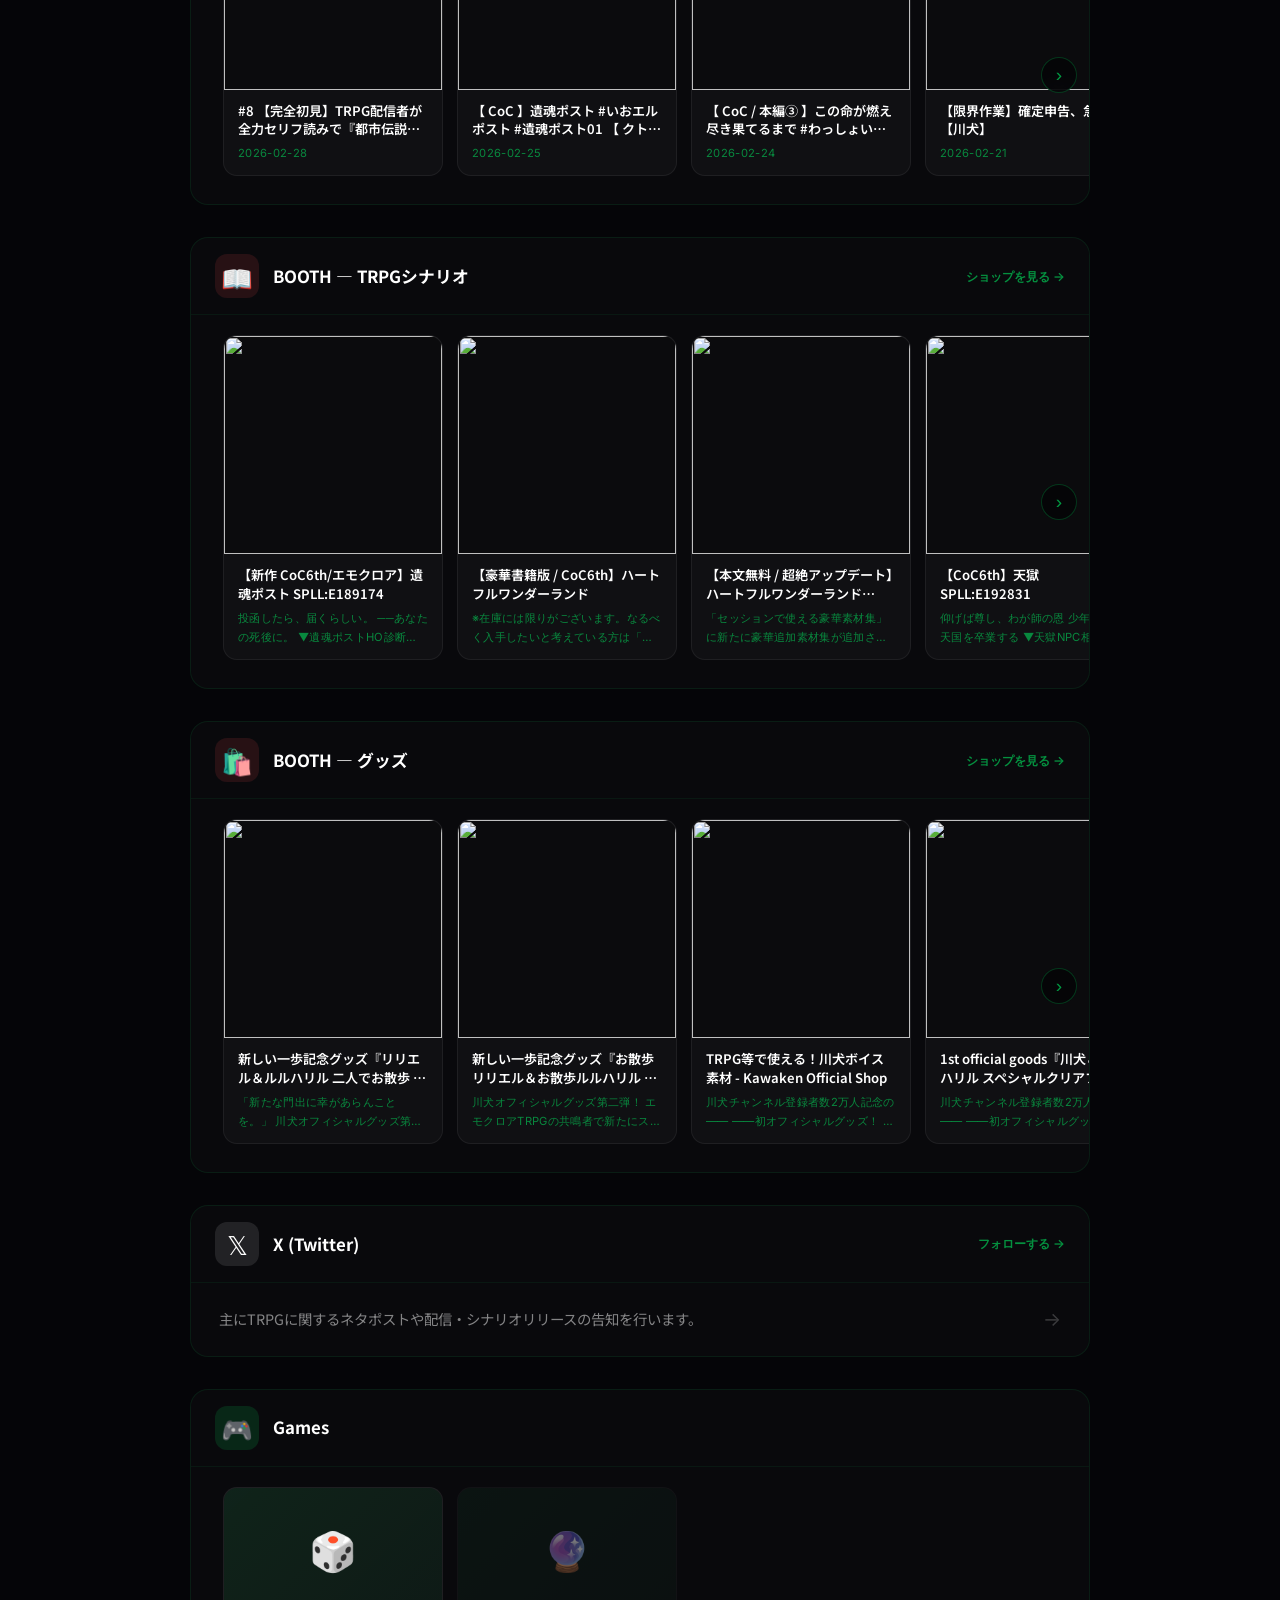
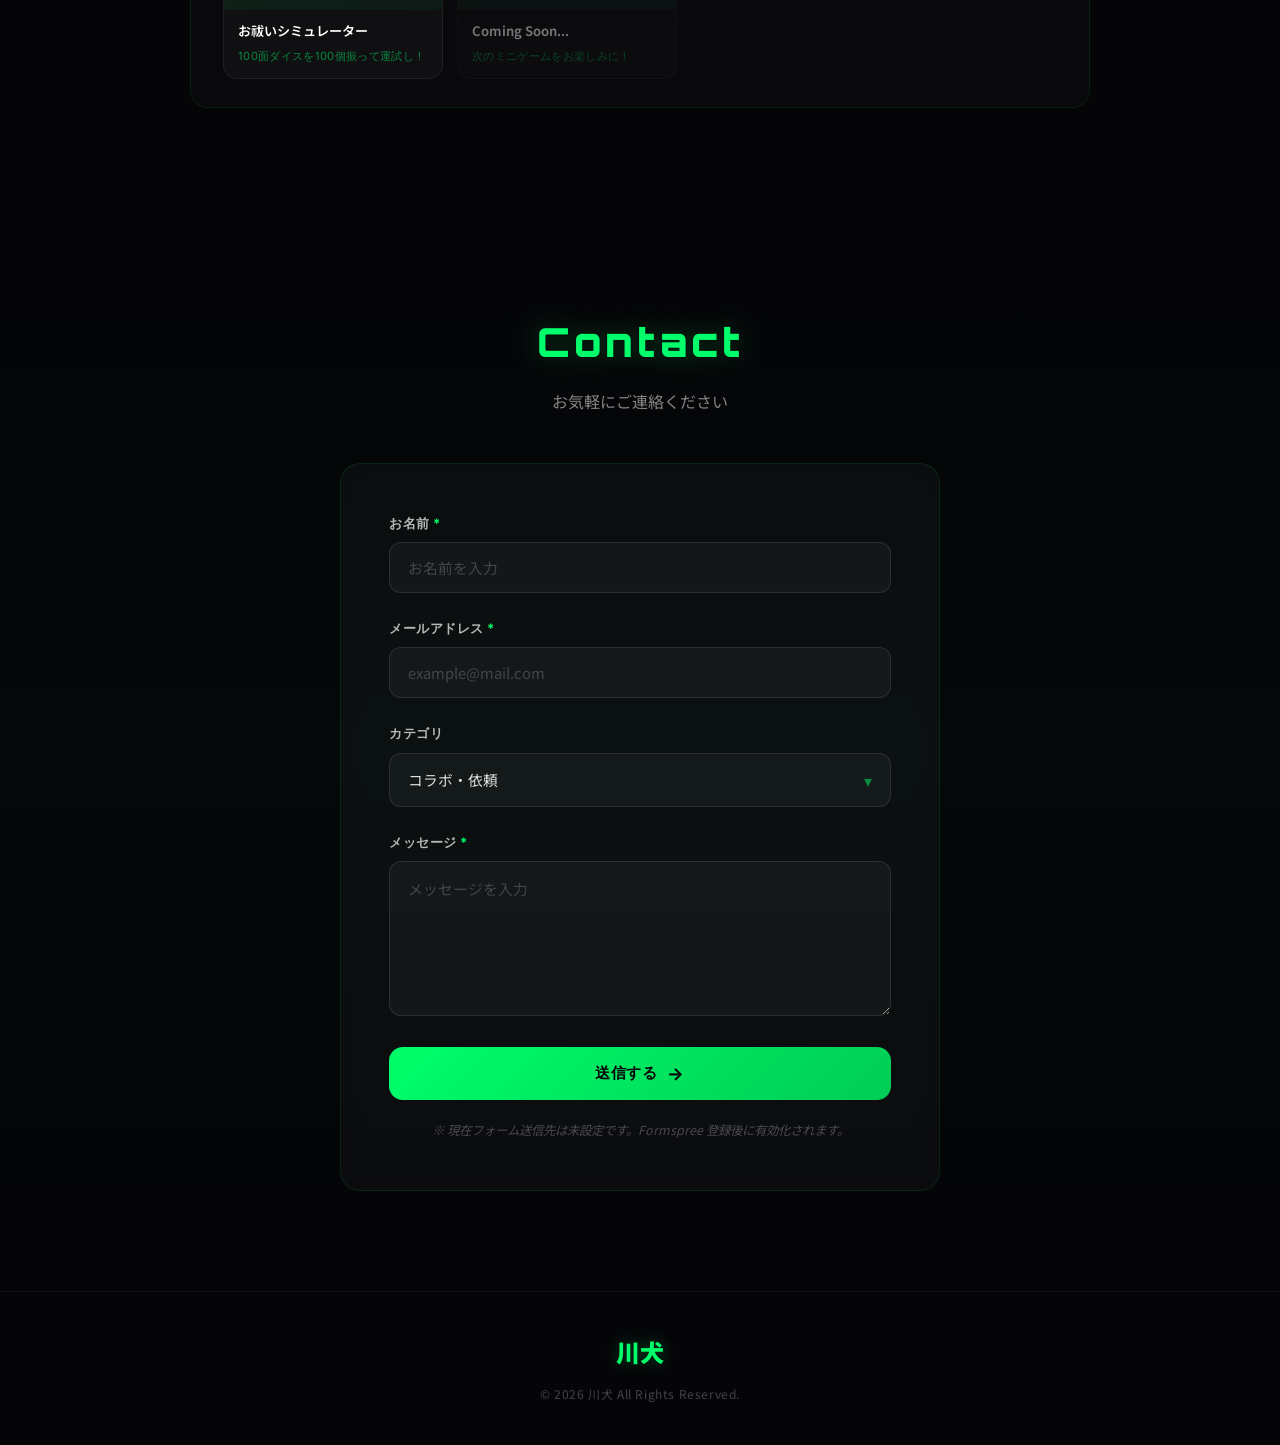
==== commit ef9ef374: "feat: visitor counter + Pages Functions" ====
--- a/index.html
+++ b/index.html
@@ -132,6 +132,13 @@
     <section id="about">
         <div class="section-inner">
             <h2 class="section-title" data-reveal>About</h2>
+            <div class="visitor-counter" data-reveal>
+                <div class="visitor-counter-label">あなたは</div>
+                <div class="visitor-counter-digits" id="visitor-digits">
+                    <!-- JS で14桁分の digit セルを動的生成 -->
+                </div>
+                <div class="visitor-counter-label">人目の訪問者です。</div>
+            </div>
             <div class="about-card" data-reveal>
                 <div class="about-text">
                     <p class="about-greeting">はじめまして！　<span class="highlight">川犬</span>です。</p>
--- a/style.css
+++ b/style.css
@@ -400,6 +400,213 @@
     50% {
         transform: translateY(10px);
         opacity: 1;
+    }
+}
+
+/* --- Visitor Counter (Retro Odometer) --- */
+.visitor-counter {
+    display: flex;
+    flex-direction: row;
+    align-items: center;
+    justify-content: center;
+    gap: 14px;
+    margin-bottom: 48px;
+    flex-wrap: wrap;
+}
+
+.visitor-counter-label {
+    font-family: 'Noto Sans JP', sans-serif;
+    font-size: 0.95rem;
+    font-weight: 700;
+    color: rgba(255, 255, 255, 0.6);
+    letter-spacing: 0.1em;
+}
+
+.visitor-counter-digits {
+    display: flex;
+    gap: 3px;
+    perspective: 600px;
+}
+
+.visitor-digit {
+    width: 28px;
+    height: 40px;
+    background: #0a0a0f;
+    border: 1px solid rgba(0, 255, 106, 0.25);
+    border-radius: 5px;
+    overflow: hidden;
+    position: relative;
+    box-shadow:
+        inset 0 1px 4px rgba(0, 0, 0, 0.8),
+        0 0 8px rgba(0, 255, 106, 0.06);
+}
+
+/* 桁の内部：数字ストリップ */
+.visitor-digit-inner {
+    display: flex;
+    flex-direction: column;
+    transition: transform 0.6s cubic-bezier(0.22, 1, 0.36, 1);
+    will-change: transform;
+}
+
+.visitor-digit-char {
+    width: 28px;
+    height: 40px;
+    display: flex;
+    align-items: center;
+    justify-content: center;
+    font-family: 'Orbitron', monospace;
+    font-size: 1.15rem;
+    font-weight: 700;
+    color: #00ff6a;
+    text-shadow: 0 0 8px rgba(0, 255, 106, 0.5);
+    flex-shrink: 0;
+}
+
+/* 上下のハイライトライン */
+.visitor-digit::before,
+.visitor-digit::after {
+    content: '';
+    position: absolute;
+    left: 2px;
+    right: 2px;
+    height: 1px;
+    z-index: 2;
+    pointer-events: none;
+}
+
+.visitor-digit::before {
+    top: 0;
+    background: linear-gradient(90deg, transparent, rgba(0, 255, 106, 0.15), transparent);
+}
+
+.visitor-digit::after {
+    bottom: 0;
+    background: linear-gradient(90deg, transparent, rgba(0, 255, 106, 0.1), transparent);
+}
+
+/* 3桁ごとのセパレーター（カンマ風） */
+.visitor-digit-sep {
+    width: 8px;
+    height: 40px;
+    display: flex;
+    align-items: flex-end;
+    justify-content: center;
+    padding-bottom: 4px;
+    font-family: 'Orbitron', monospace;
+    font-size: 0.8rem;
+    color: rgba(0, 255, 106, 0.3);
+}
+
+/* ロールアニメーション */
+@keyframes digitRoll {
+    0% {
+        transform: translateY(-400px);
+    }
+
+    100% {
+        transform: translateY(0);
+    }
+}
+
+.visitor-digit-inner.rolling {
+    animation: digitRoll 0.6s cubic-bezier(0.22, 1, 0.36, 1) forwards;
+}
+
+/* ローディング状態 */
+.visitor-digit.loading .visitor-digit-inner {
+    opacity: 0;
+}
+
+.visitor-digit.loading::before {
+    content: '';
+    position: absolute;
+    inset: 4px;
+    background: linear-gradient(110deg,
+            rgba(0, 255, 106, 0.03) 30%,
+            rgba(0, 255, 106, 0.08) 50%,
+            rgba(0, 255, 106, 0.03) 70%);
+    background-size: 200% 100%;
+    animation: shimmer 1.5s infinite;
+    border-radius: 3px;
+    z-index: 1;
+}
+
+@keyframes shimmer {
+    to {
+        background-position: -200% 0;
+    }
+}
+
+/* エラー状態 */
+.visitor-digit.error .visitor-digit-char {
+    color: rgba(255, 255, 255, 0.15);
+}
+
+/* カウンター全体のCRTグロー */
+.visitor-counter-digits::after {
+    content: '';
+    position: absolute;
+    inset: -8px;
+    border-radius: 10px;
+    pointer-events: none;
+    opacity: 0;
+    transition: opacity 0.6s ease;
+}
+
+.visitor-counter-digits.loaded::after {
+    opacity: 1;
+    box-shadow: 0 0 20px rgba(0, 255, 106, 0.08);
+}
+
+/* レスポンシブ */
+@media (max-width: 768px) {
+    .visitor-digit {
+        width: 24px;
+        height: 34px;
+    }
+
+    .visitor-digit-char {
+        width: 24px;
+        height: 34px;
+        font-size: 1rem;
+    }
+
+    .visitor-digit-sep {
+        height: 34px;
+        width: 6px;
+        font-size: 0.7rem;
+    }
+
+    .visitor-counter-label {
+        font-size: 0.85rem;
+    }
+}
+
+@media (max-width: 480px) {
+    .visitor-digit {
+        width: 20px;
+        height: 30px;
+    }
+
+    .visitor-digit-char {
+        width: 20px;
+        height: 30px;
+        font-size: 0.85rem;
+    }
+
+    .visitor-digit-sep {
+        height: 30px;
+        width: 5px;
+        font-size: 0.65rem;
+    }
+
+    .visitor-counter-digits {
+        gap: 2px;
+    }
+
+    .visitor-counter-label {
+        font-size: 0.78rem;
     }
 }
 
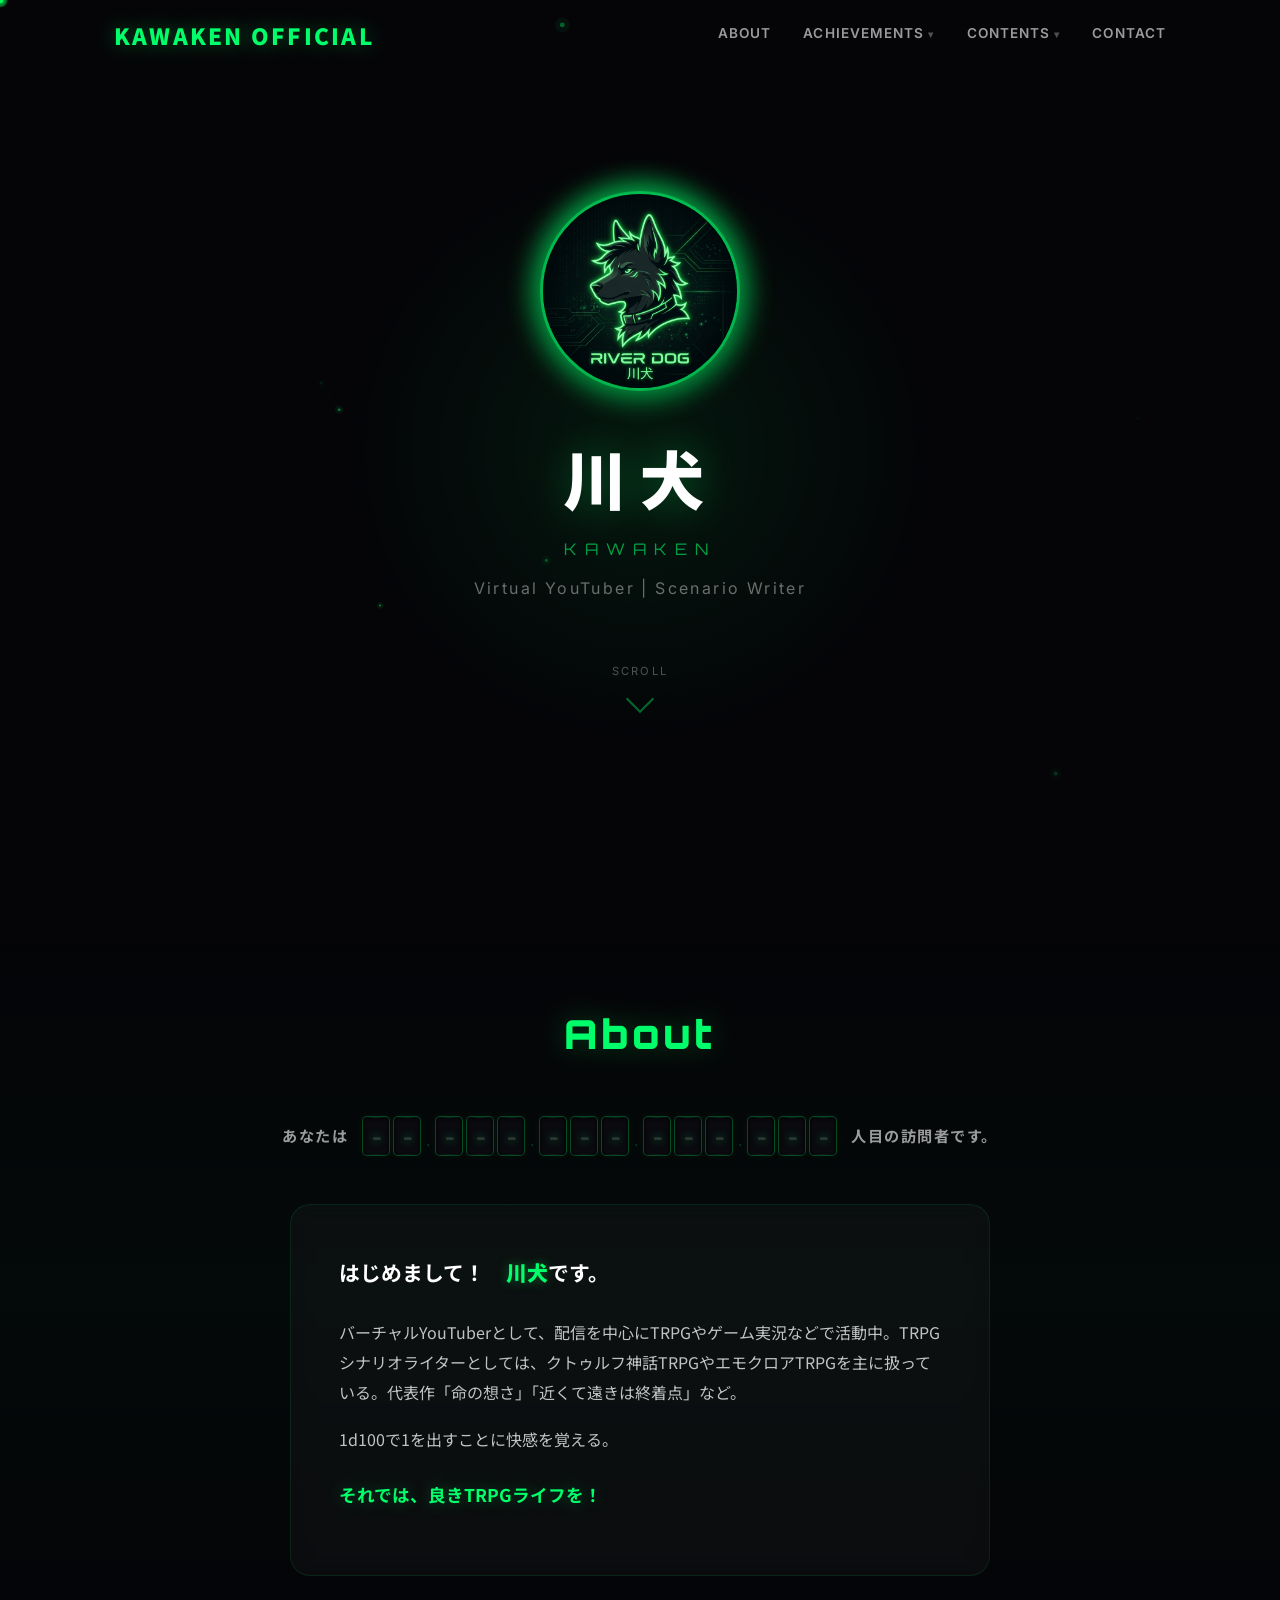
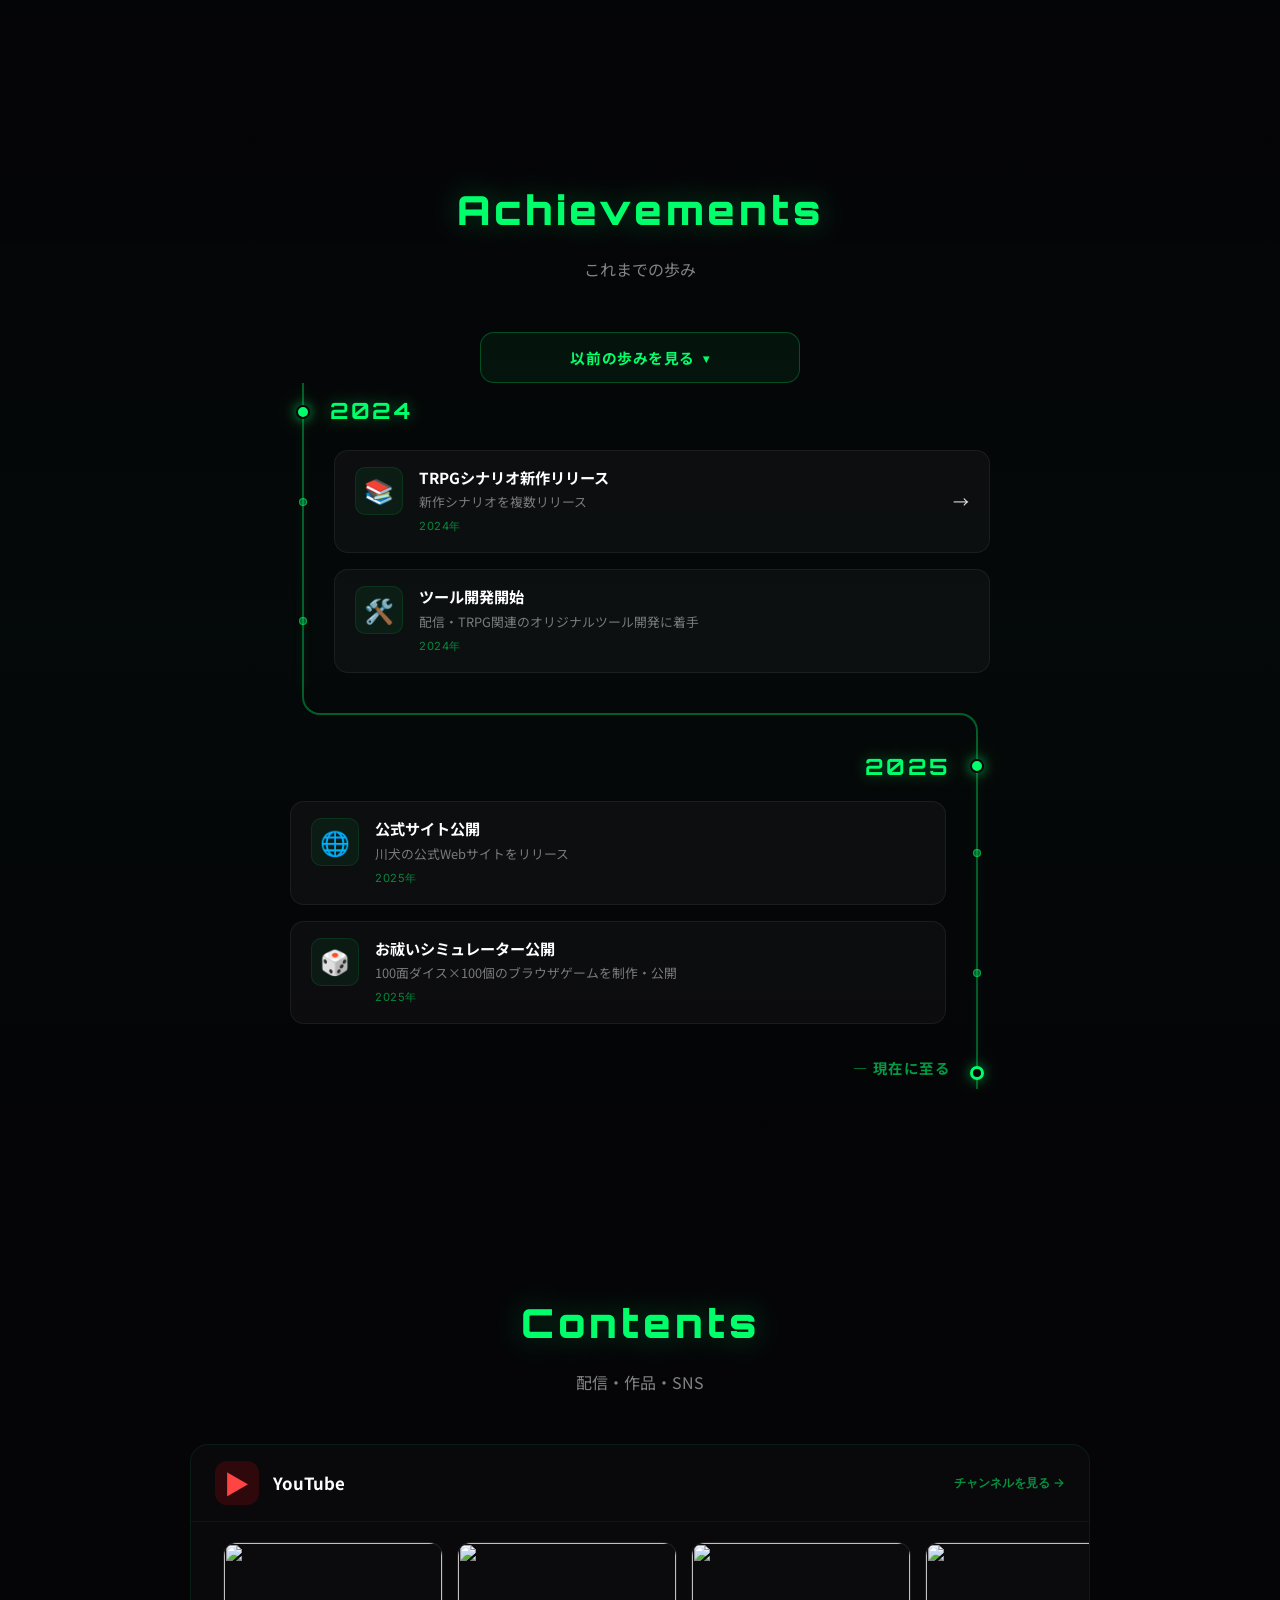
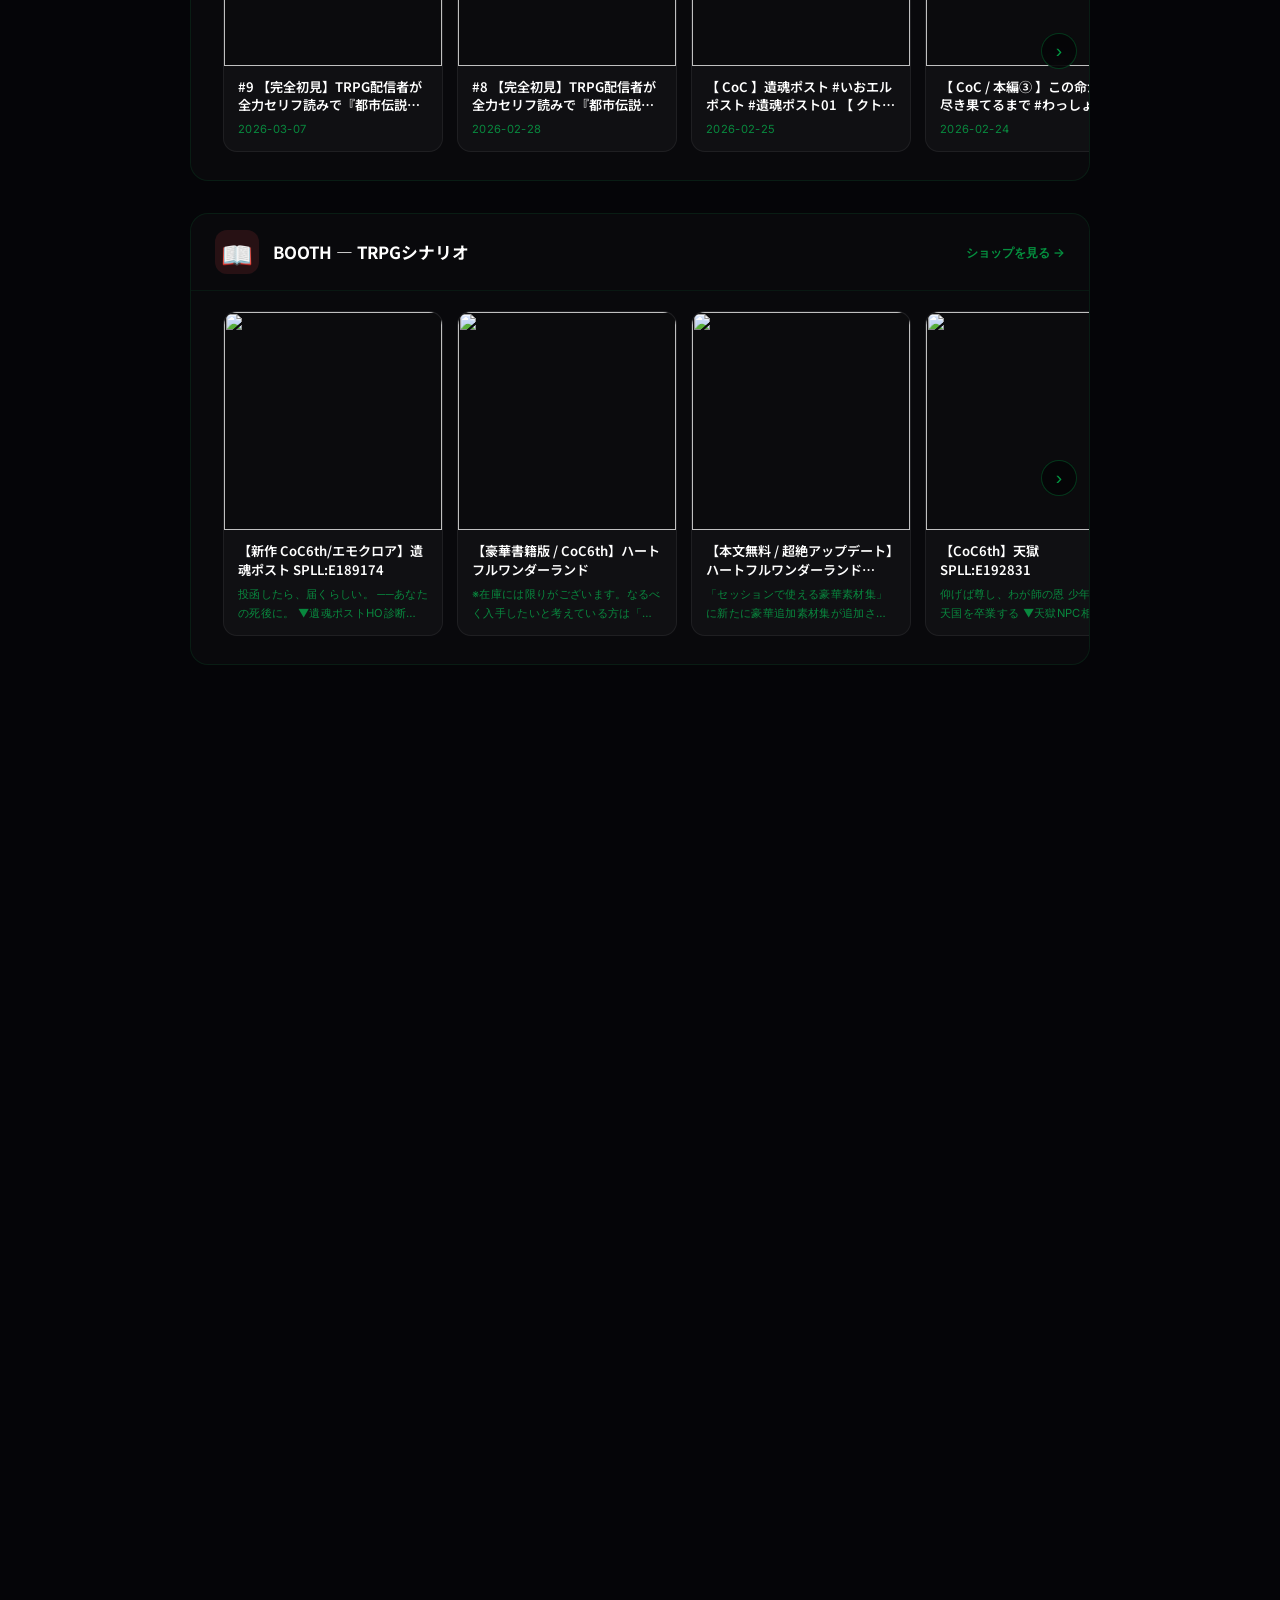
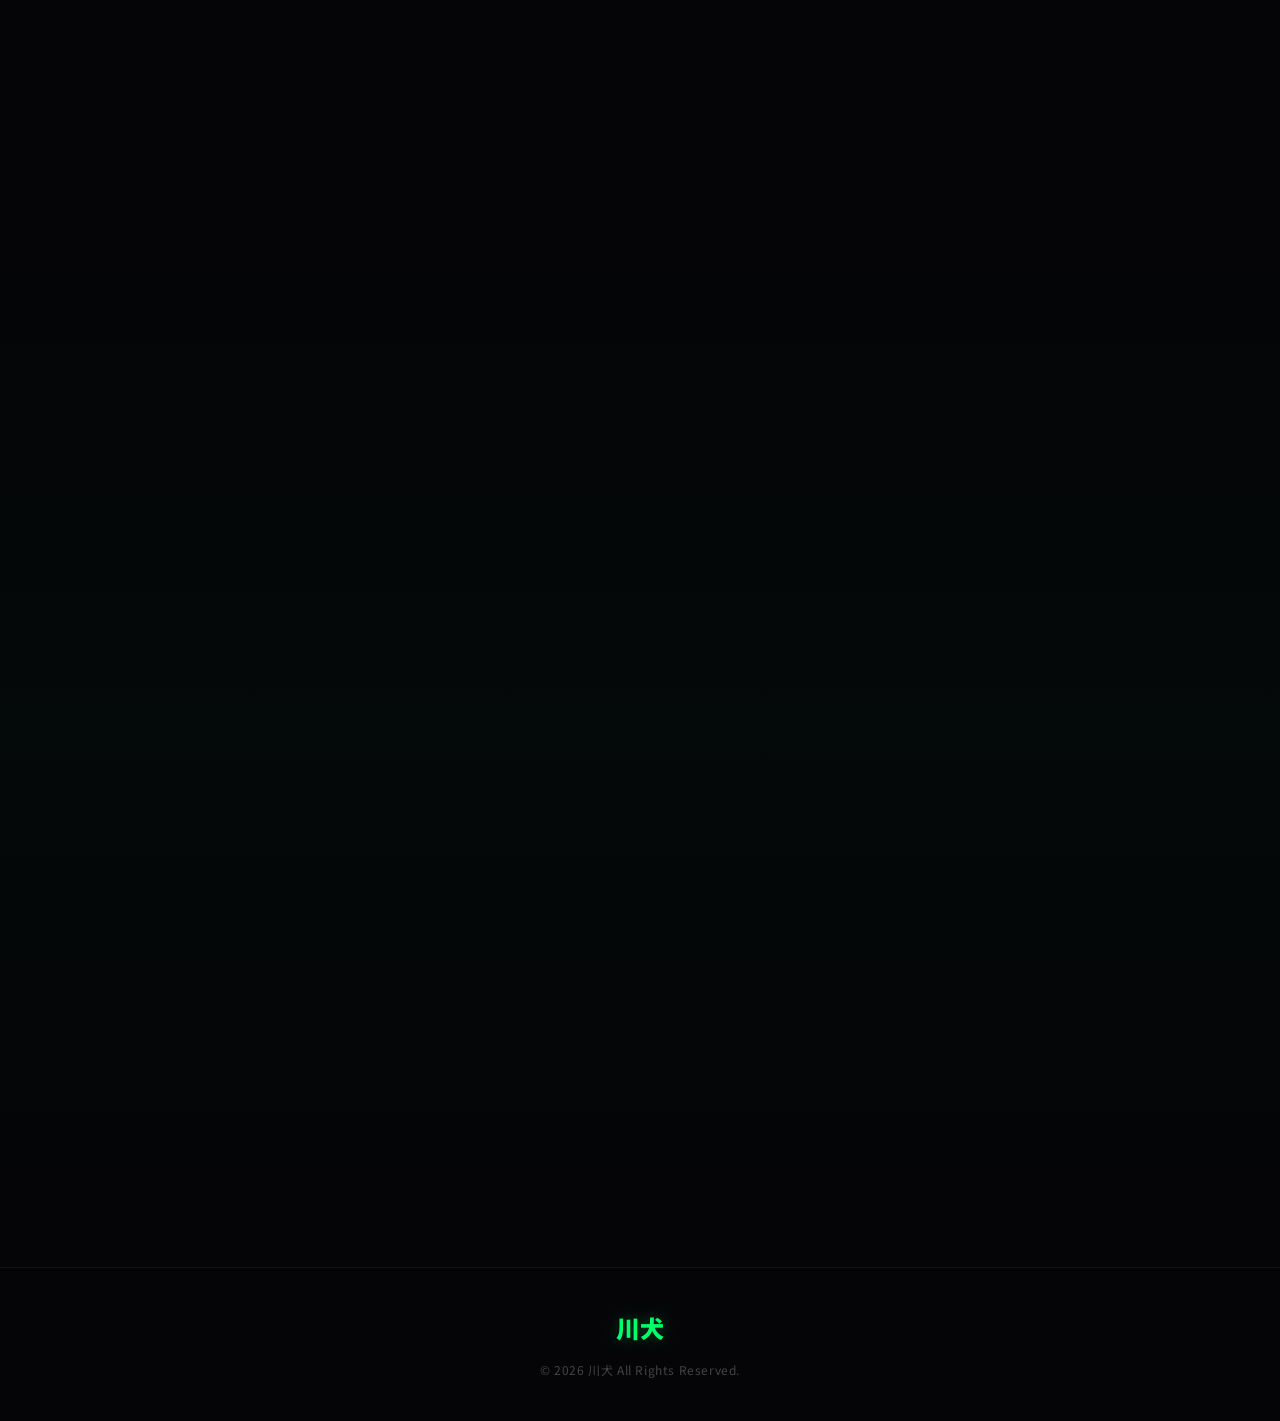
==== commit 20b21135: "feat: navbar hamburger menu for mobile (768px breakpoint)" ====
--- a/index.html
+++ b/index.html
@@ -86,7 +86,12 @@
     <nav id="navbar">
         <div class="nav-inner">
             <a href="#hero" class="nav-logo">KAWAKEN OFFICIAL</a>
-            <div class="nav-links">
+            <button class="nav-hamburger" id="nav-hamburger" aria-label="メニュー" aria-expanded="false">
+                <span class="hamburger-line"></span>
+                <span class="hamburger-line"></span>
+                <span class="hamburger-line"></span>
+            </button>
+            <div class="nav-links" id="nav-links">
                 <a href="#about">About</a>
                 <div class="nav-dropdown" id="nav-achievements-dropdown">
                     <button class="nav-dropdown-toggle" aria-expanded="false" aria-haspopup="true">Achievements</button>
--- a/style.css
+++ b/style.css
@@ -227,6 +227,48 @@
 
 .nav-dropdown-menu a::after {
     display: none;
+}
+
+/* --- ハンバーガーメニュー（デフォルト非表示） --- */
+.nav-hamburger {
+    display: none;
+    background: none;
+    border: none;
+    cursor: pointer;
+    padding: 6px;
+    z-index: 1002;
+    flex-direction: column;
+    gap: 5px;
+    align-items: center;
+    justify-content: center;
+    width: 36px;
+    height: 36px;
+    appearance: none;
+    -webkit-appearance: none;
+    outline: none;
+}
+
+.hamburger-line {
+    display: block;
+    width: 22px;
+    height: 2px;
+    background: #00ff6a;
+    border-radius: 2px;
+    transition: transform 0.3s ease, opacity 0.3s ease;
+    box-shadow: 0 0 6px rgba(0, 255, 106, 0.4);
+}
+
+/* ☰ → × アニメーション */
+.nav-hamburger.active .hamburger-line:nth-child(1) {
+    transform: translateY(7px) rotate(45deg);
+}
+
+.nav-hamburger.active .hamburger-line:nth-child(2) {
+    opacity: 0;
+}
+
+.nav-hamburger.active .hamburger-line:nth-child(3) {
+    transform: translateY(-7px) rotate(-45deg);
 }
 
 /* --- Section 共通 --- */
@@ -1365,7 +1407,7 @@
     gap: 8px;
     width: 100%;
     max-width: 320px;
-    margin: 16px auto 24px;
+    margin: 0 auto;
     padding: 14px 28px;
     font-family: 'Noto Sans JP', sans-serif;
     font-size: 0.92rem;
@@ -1378,7 +1420,8 @@
     transition: all 0.35s cubic-bezier(0.22, 1, 0.36, 1);
     letter-spacing: 0.04em;
     position: relative;
-    overflow: hidden;
+    overflow: visible;
+    z-index: 1;
 }
 
 .timeline-expand-btn::before {
@@ -1388,6 +1431,7 @@
     background: linear-gradient(135deg, rgba(0, 255, 106, 0.08) 0%, transparent 60%);
     opacity: 0;
     transition: opacity 0.3s ease;
+    border-radius: 14px;
 }
 
 .timeline-expand-btn:hover {
@@ -1412,14 +1456,7 @@
 }
 
 .timeline-expand-btn-hidden {
-    opacity: 0;
-    transform: scale(0.95);
-    pointer-events: none;
-    transition: opacity 0.4s ease, transform 0.4s ease;
-    max-height: 0;
-    margin: 0 auto;
-    padding: 0 28px;
-    overflow: hidden;
+    display: none !important;
 }
 
 /* --- Contact Section --- */
@@ -1747,28 +1784,147 @@
         font-size: 0.8rem;
     }
 
+    .section-inner {
+        padding: 72px 20px;
+    }
+
     .section-title {
-        font-size: 2rem;
+        font-size: 1.8rem;
+        margin-bottom: 36px;
+    }
+
+    .section-subtitle {
+        margin-top: -24px;
+        margin-bottom: 36px;
     }
 
     .about-card {
         padding: 32px 24px;
     }
 
+    /* ナビバー: ハンバーガーメニュー化 */
+    .nav-logo {
+        font-size: 1rem;
+        letter-spacing: 0.05em;
+        white-space: nowrap;
+    }
+
+    .nav-inner {
+        padding: 0 16px;
+    }
+
+    .nav-hamburger {
+        display: flex;
+    }
+
     .nav-links {
-        gap: 18px;
+        position: fixed;
+        top: 0;
+        left: 0;
+        width: 100%;
+        height: 100vh;
+        height: 100dvh;
+        flex-direction: column;
+        align-items: stretch;
+        gap: 0;
+        background: rgba(5, 5, 8, 0.96);
+        backdrop-filter: blur(24px);
+        -webkit-backdrop-filter: blur(24px);
+        padding: 80px 24px 40px;
+        opacity: 0;
+        visibility: hidden;
+        pointer-events: none;
+        transition: opacity 0.35s ease, visibility 0.35s ease;
+        z-index: 1001;
+        overflow-y: auto;
+    }
+
+    .nav-links.open {
+        opacity: 1;
+        visibility: visible;
+        pointer-events: all;
     }
 
     .nav-links a {
-        font-size: 0.75rem;
+        font-size: 1rem;
+        padding: 16px 0;
+        border-bottom: 1px solid rgba(255, 255, 255, 0.06);
+        text-transform: uppercase;
+        letter-spacing: 0.12em;
+    }
+
+    .nav-links a::after {
+        display: none;
+    }
+
+    .nav-links a:last-child {
+        border-bottom: none;
+    }
+
+    /* ドロップダウン → アコーディオン化 */
+    .nav-dropdown {
+        flex-direction: column;
+        border-bottom: 1px solid rgba(255, 255, 255, 0.06);
     }
 
     .nav-dropdown-toggle {
-        font-size: 0.75rem;
+        font-size: 1rem;
+        padding: 16px 0;
+        text-align: left;
+        width: 100%;
+        display: flex;
+        justify-content: space-between;
+        align-items: center;
+        letter-spacing: 0.12em;
+    }
+
+    .nav-dropdown-toggle::before {
+        display: none;
     }
 
     .nav-dropdown-menu {
-        min-width: 140px;
+        position: static;
+        transform: none;
+        min-width: 0;
+        width: 100%;
+        background: transparent;
+        backdrop-filter: none;
+        -webkit-backdrop-filter: none;
+        border: none;
+        border-radius: 0;
+        padding: 0;
+        box-shadow: none;
+        max-height: 0;
+        overflow: hidden;
+        transition: max-height 0.35s ease, opacity 0.35s ease;
+        opacity: 0;
+    }
+
+    .nav-dropdown.open .nav-dropdown-menu {
+        max-height: 500px;
+        opacity: 1;
+        visibility: visible;
+        pointer-events: all;
+        transform: none;
+        padding-bottom: 8px;
+    }
+
+    .nav-dropdown-menu a {
+        padding: 12px 0 12px 20px;
+        font-size: 0.9rem;
+        border-bottom: none;
+        color: rgba(255, 255, 255, 0.5);
+    }
+
+    .nav-dropdown-menu a:hover {
+        padding-left: 24px;
+        background: transparent;
+    }
+
+    /* 訪問者カウンター: 縦配置 */
+    .visitor-counter {
+        flex-direction: column;
+        gap: 8px;
     }
 
     .games-grid {
@@ -1800,6 +1956,10 @@
         padding: 32px 24px;
     }
 
+    .hero-tagline {
+        font-size: 0.85rem;
+        margin-bottom: 40px;
+    }
 }
 
 @media (max-width: 480px) {
@@ -1807,34 +1967,68 @@
         font-size: 2.2rem;
     }
 
+    .hero-name-en {
+        letter-spacing: 0.3em;
+    }
+
     .hero-avatar-wrapper {
-        width: 150px;
-        height: 150px;
+        width: 140px;
+        height: 140px;
+        margin-bottom: 24px;
     }
 
     .hero-avatar {
-        width: 150px;
-        height: 150px;
-    }
-
-    .nav-links {
-        gap: 12px;
-    }
-
-    .nav-dropdown-toggle {
-        font-size: 0.7rem;
-    }
-
-    .nav-dropdown-menu {
-        min-width: 120px;
-        left: 0;
-        transform: translateX(0) translateY(-8px);
-    }
-
-    .nav-dropdown.open .nav-dropdown-menu {
-        transform: translateX(0) translateY(0);
-    }
-
+        width: 140px;
+        height: 140px;
+    }
+
+    .section-inner {
+        padding: 56px 16px;
+    }
+
+    .section-title {
+        font-size: 1.5rem;
+        margin-bottom: 28px;
+    }
+
+    .section-subtitle {
+        font-size: 0.85rem;
+        margin-top: -18px;
+        margin-bottom: 28px;
+    }
+
+    .hero-tagline {
+        font-size: 0.78rem;
+        letter-spacing: 0.1em;
+        margin-bottom: 36px;
+    }
+
+    /* ナビバー: 小画面さらに調整 */
+    .nav-logo {
+        font-size: 0.85rem;
+        letter-spacing: 0.03em;
+    }
+
+    .nav-inner {
+        padding: 0 12px;
+    }
+
+    /* About */
+    .about-card {
+        padding: 24px 18px;
+        border-radius: 16px;
+    }
+
+    .about-greeting {
+        font-size: 1.1rem !important;
+    }
+
+    .about-text p {
+        font-size: 0.9rem;
+        line-height: 1.8;
+    }
+
+    /* カルーセル */
     .content-card {
         flex: 0 0 160px;
     }
@@ -1846,6 +2040,26 @@
     .carousel-track {
         padding: 4px 12px 12px;
         gap: 10px;
+    }
+
+    .link-category-header {
+        padding: 12px 14px;
+        gap: 10px;
+    }
+
+    .link-category-icon {
+        width: 36px;
+        height: 36px;
+        font-size: 1.3rem;
+        border-radius: 10px;
+    }
+
+    .link-category-title {
+        font-size: 0.92rem;
+    }
+
+    .link-category-more {
+        font-size: 0.7rem;
     }
 
     /* 480px以下: ジグザグ無効→左直線に統一 */
@@ -1936,6 +2150,38 @@
     .timeline-thumb {
         width: 48px;
         height: 48px;
+    }
+
+    .timeline-title {
+        font-size: 0.82rem;
+    }
+
+    .timeline-desc {
+        font-size: 0.72rem;
+    }
+
+    /* Contact */
+    .contact-card {
+        padding: 24px 18px;
+        border-radius: 16px;
+    }
+
+    .form-label {
+        font-size: 0.8rem;
+    }
+
+    .form-input {
+        font-size: 0.85rem;
+        padding: 12px 14px;
+    }
+
+    /* Footer */
+    .footer-inner {
+        padding: 28px 16px;
+    }
+
+    .footer-logo {
+        font-size: 1.2rem;
     }
 }
 
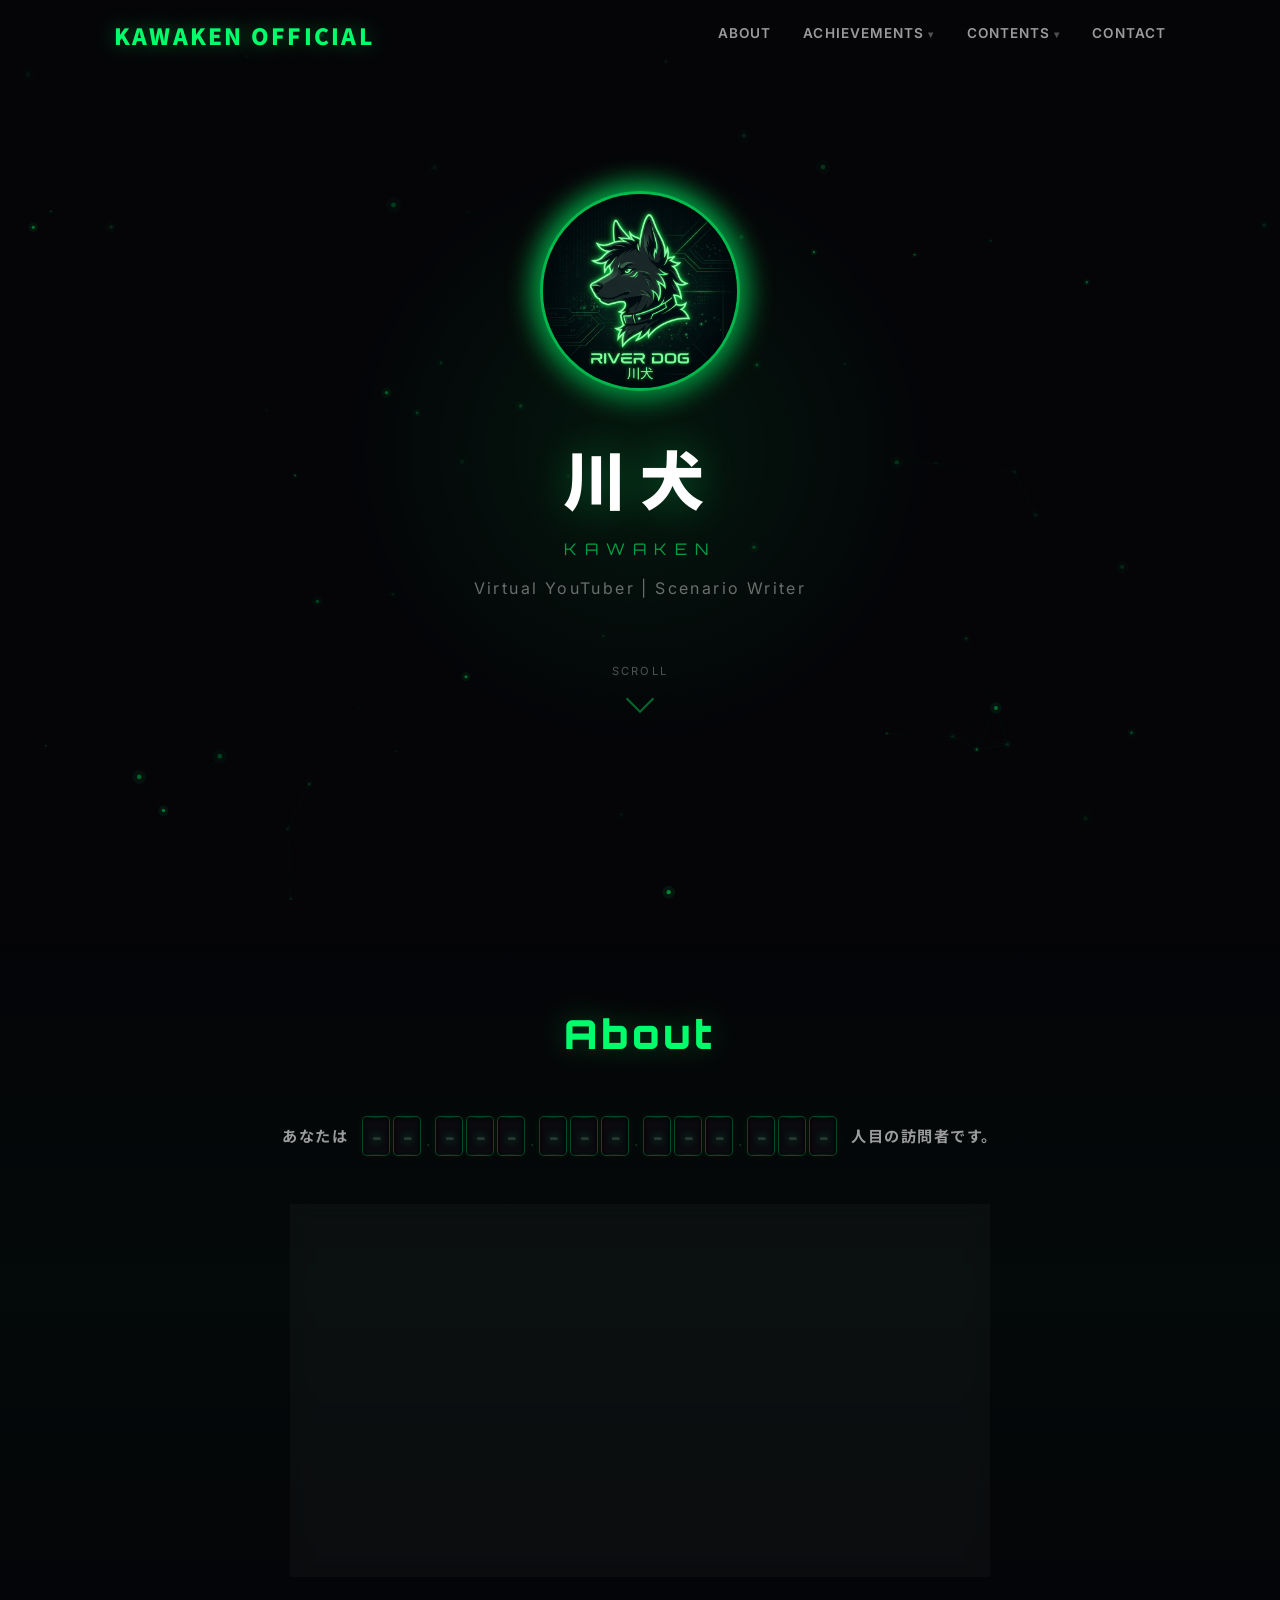
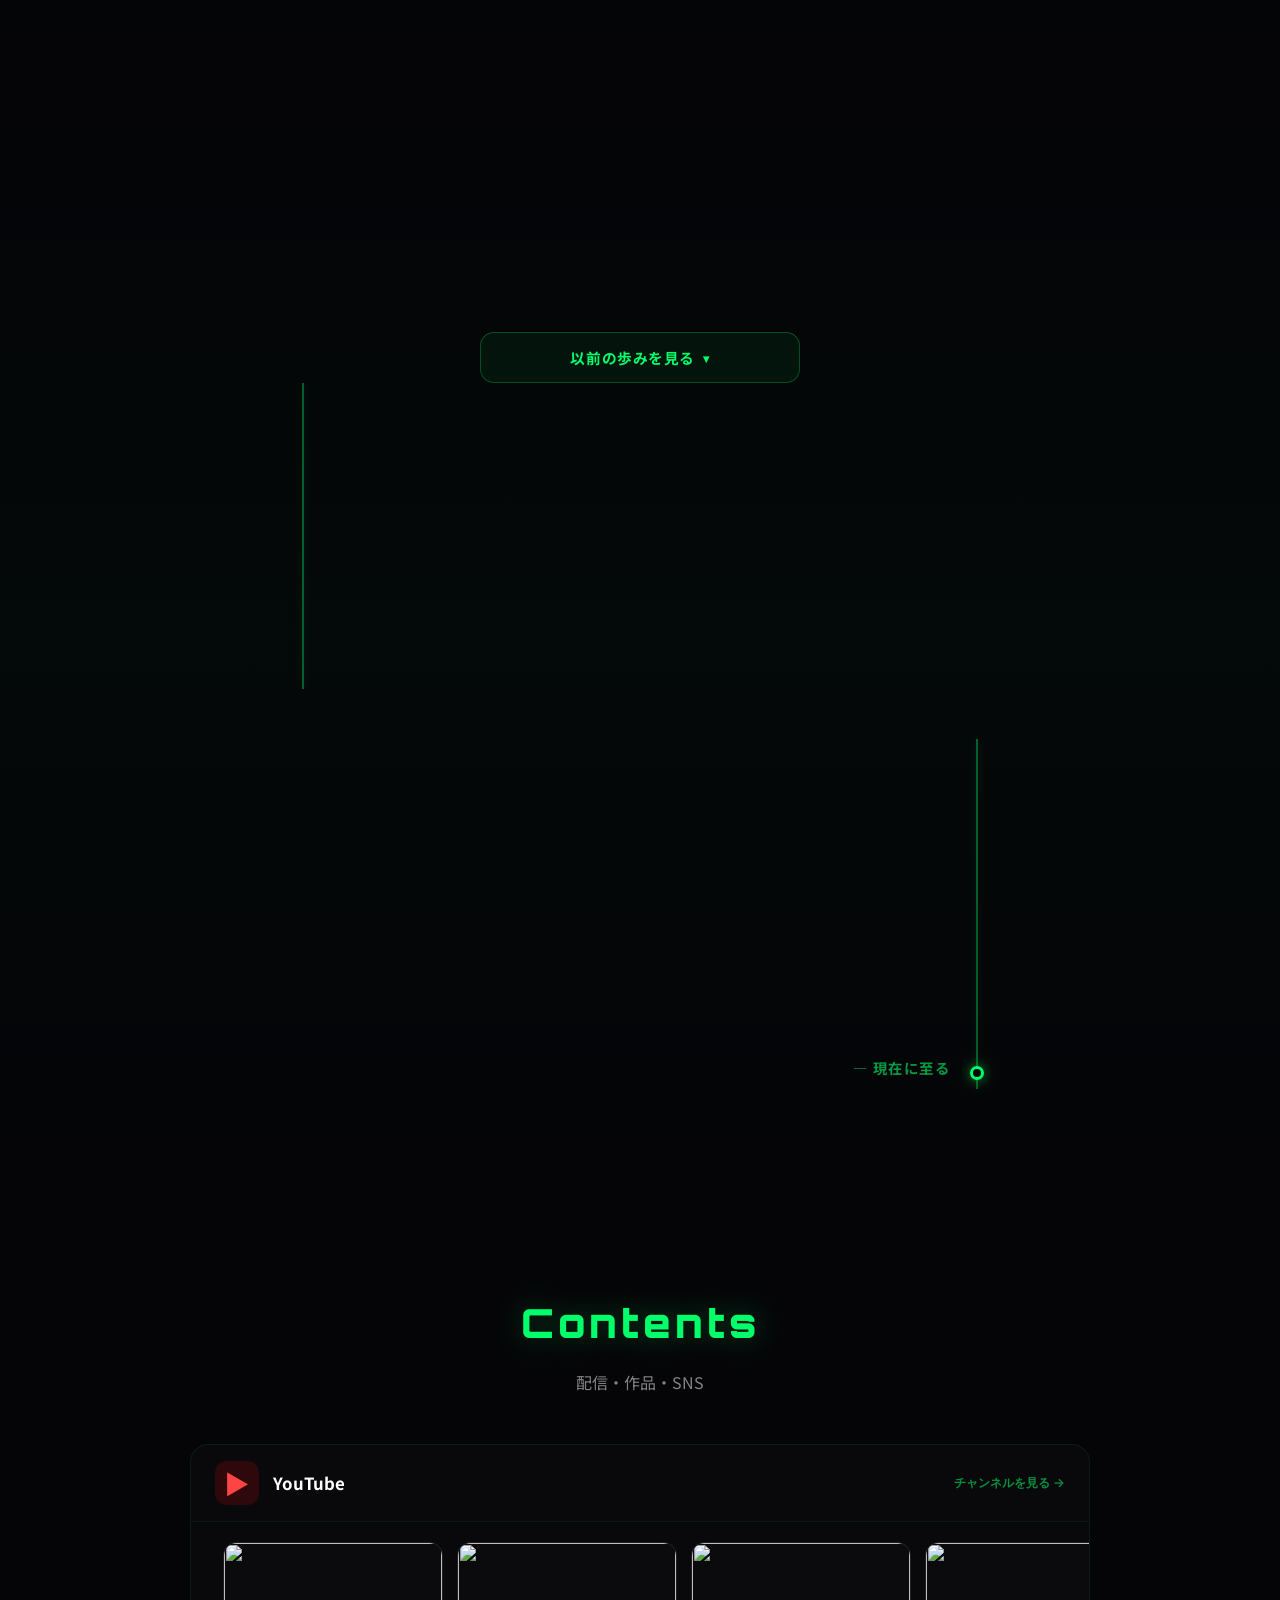
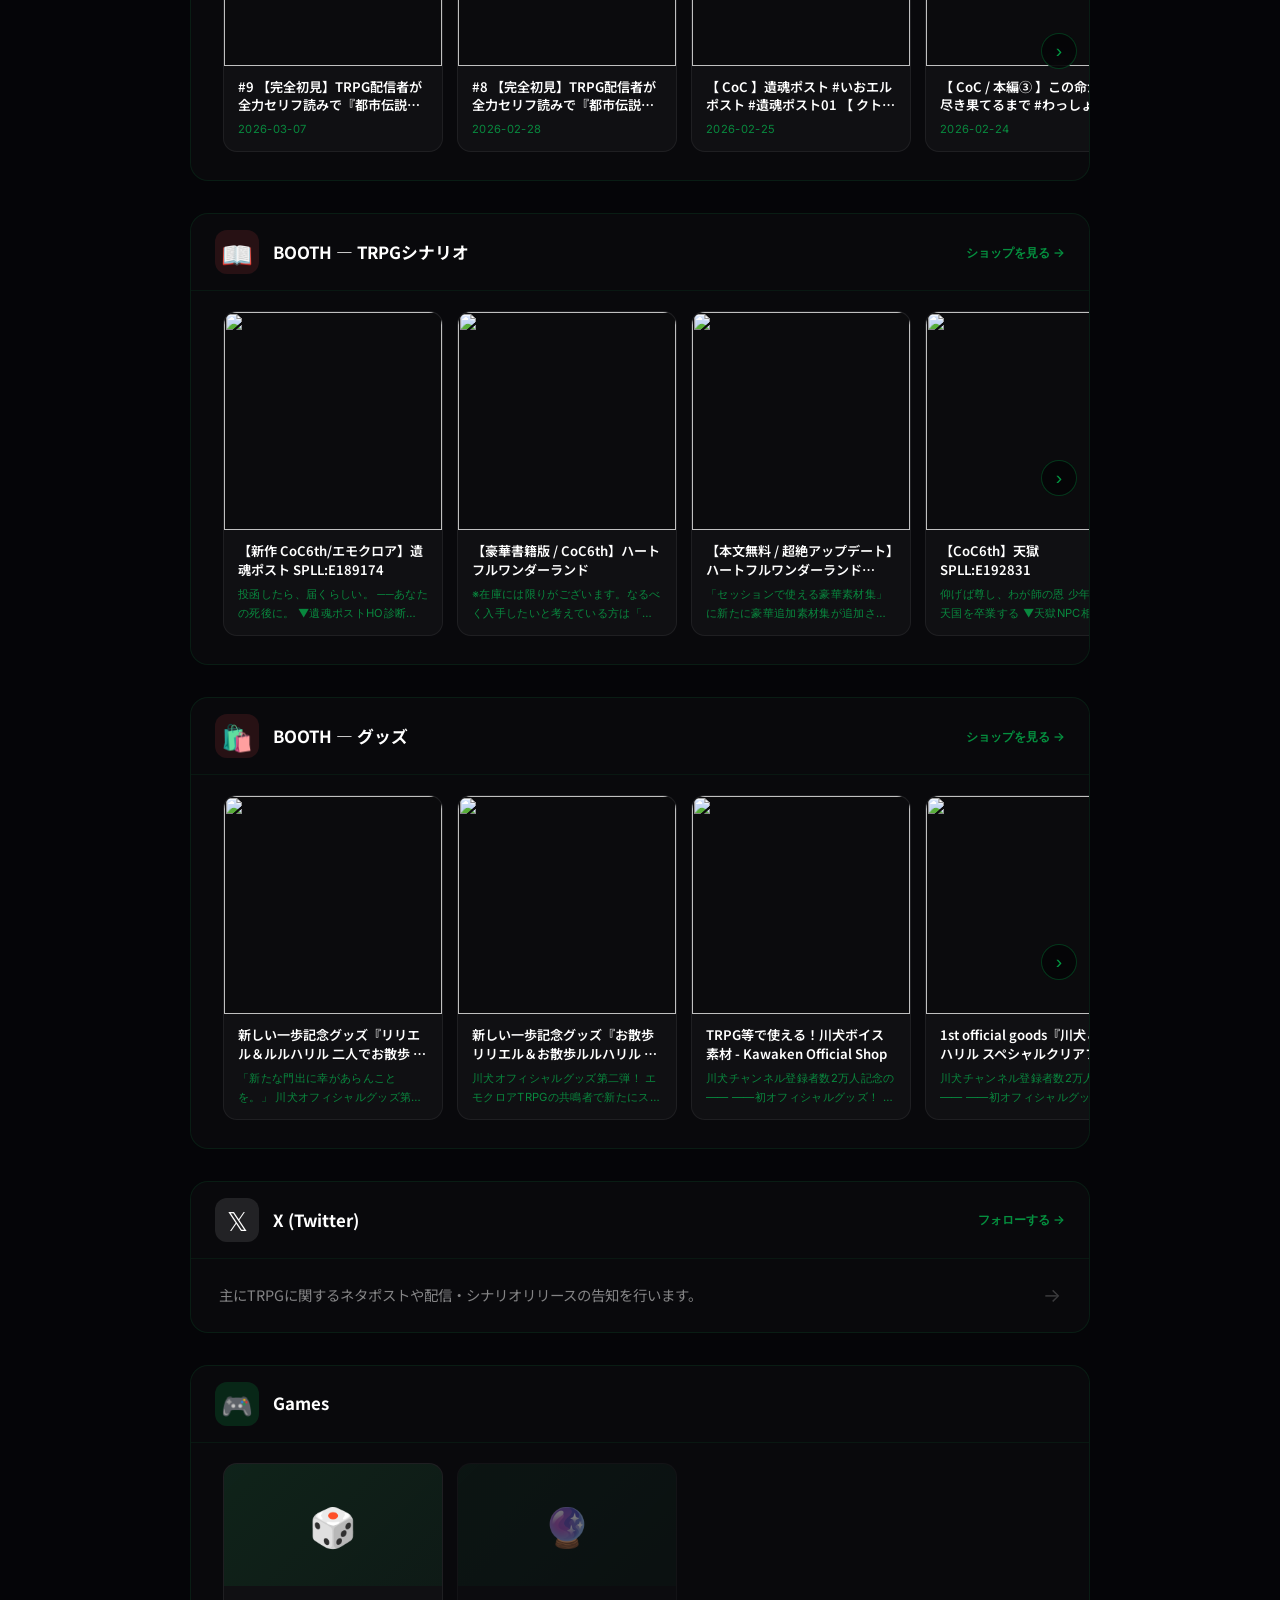
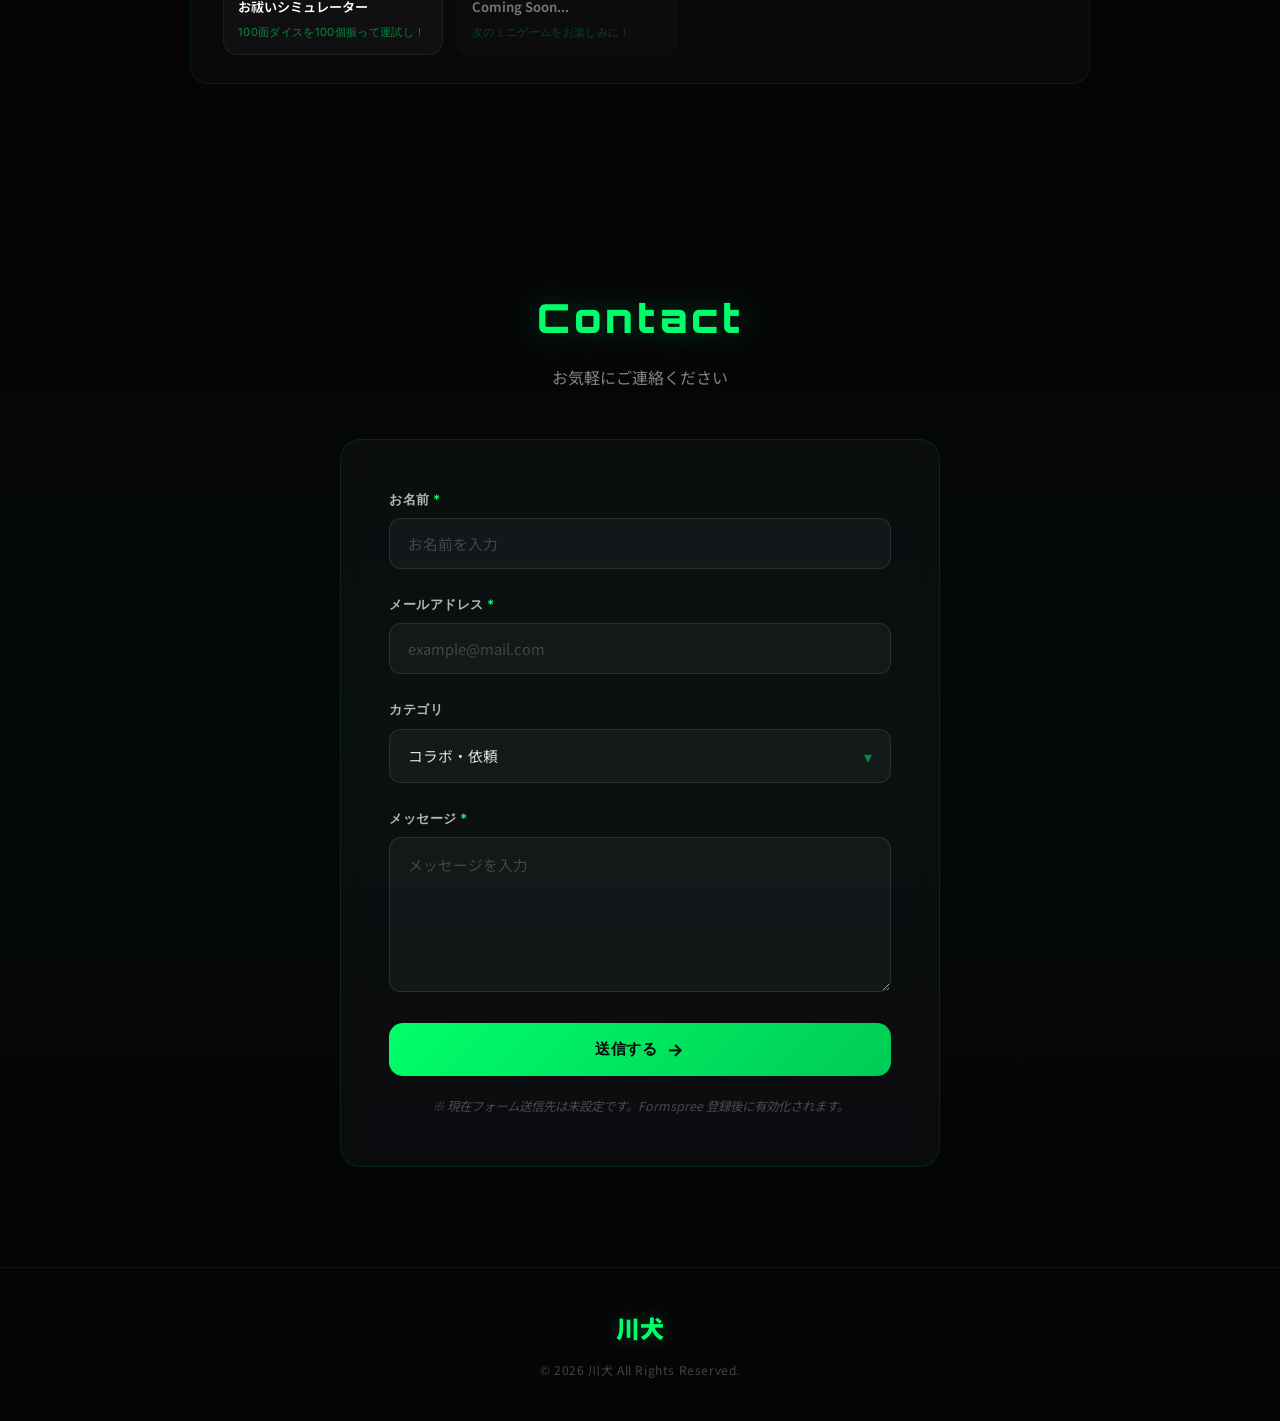
==== commit eaf3a4d1: "feat: adsense-interstitial-ad-and-meta-tag" ====
--- a/index.html
+++ b/index.html
@@ -20,6 +20,8 @@
     <meta name="twitter:title" content="KAWAKEN OFFICIAL">
     <meta name="twitter:description" content="VTuber 川犬の公式サイト。配信情報、SNSリンク、ミニゲームなど。">
     <meta name="twitter:image" content="assets/ogp.png">
+    <!-- Google AdSense -->
+    <meta name="google-adsense-account" content="ca-pub-2286415100906814">
     <link rel="stylesheet" href="style.css">
     <link rel="preload" href="assets/avatar.png" as="image">
     <link
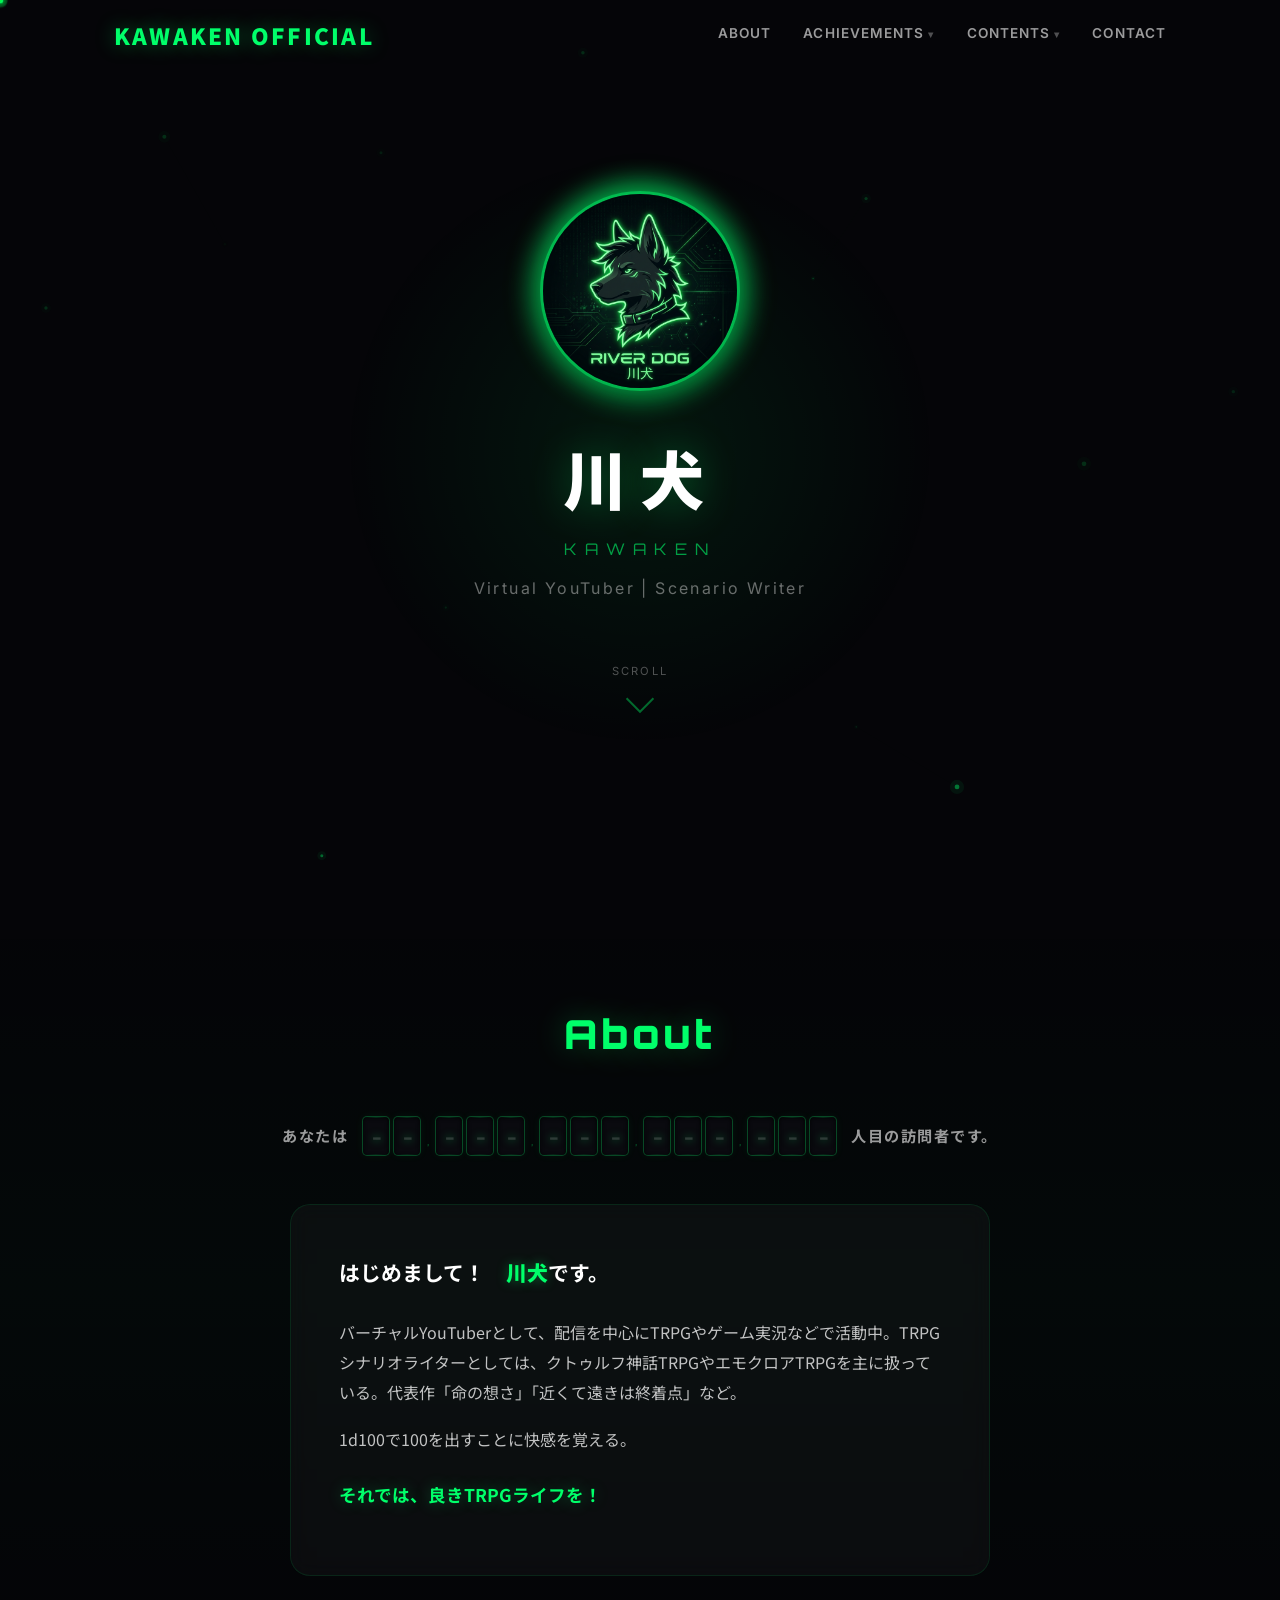
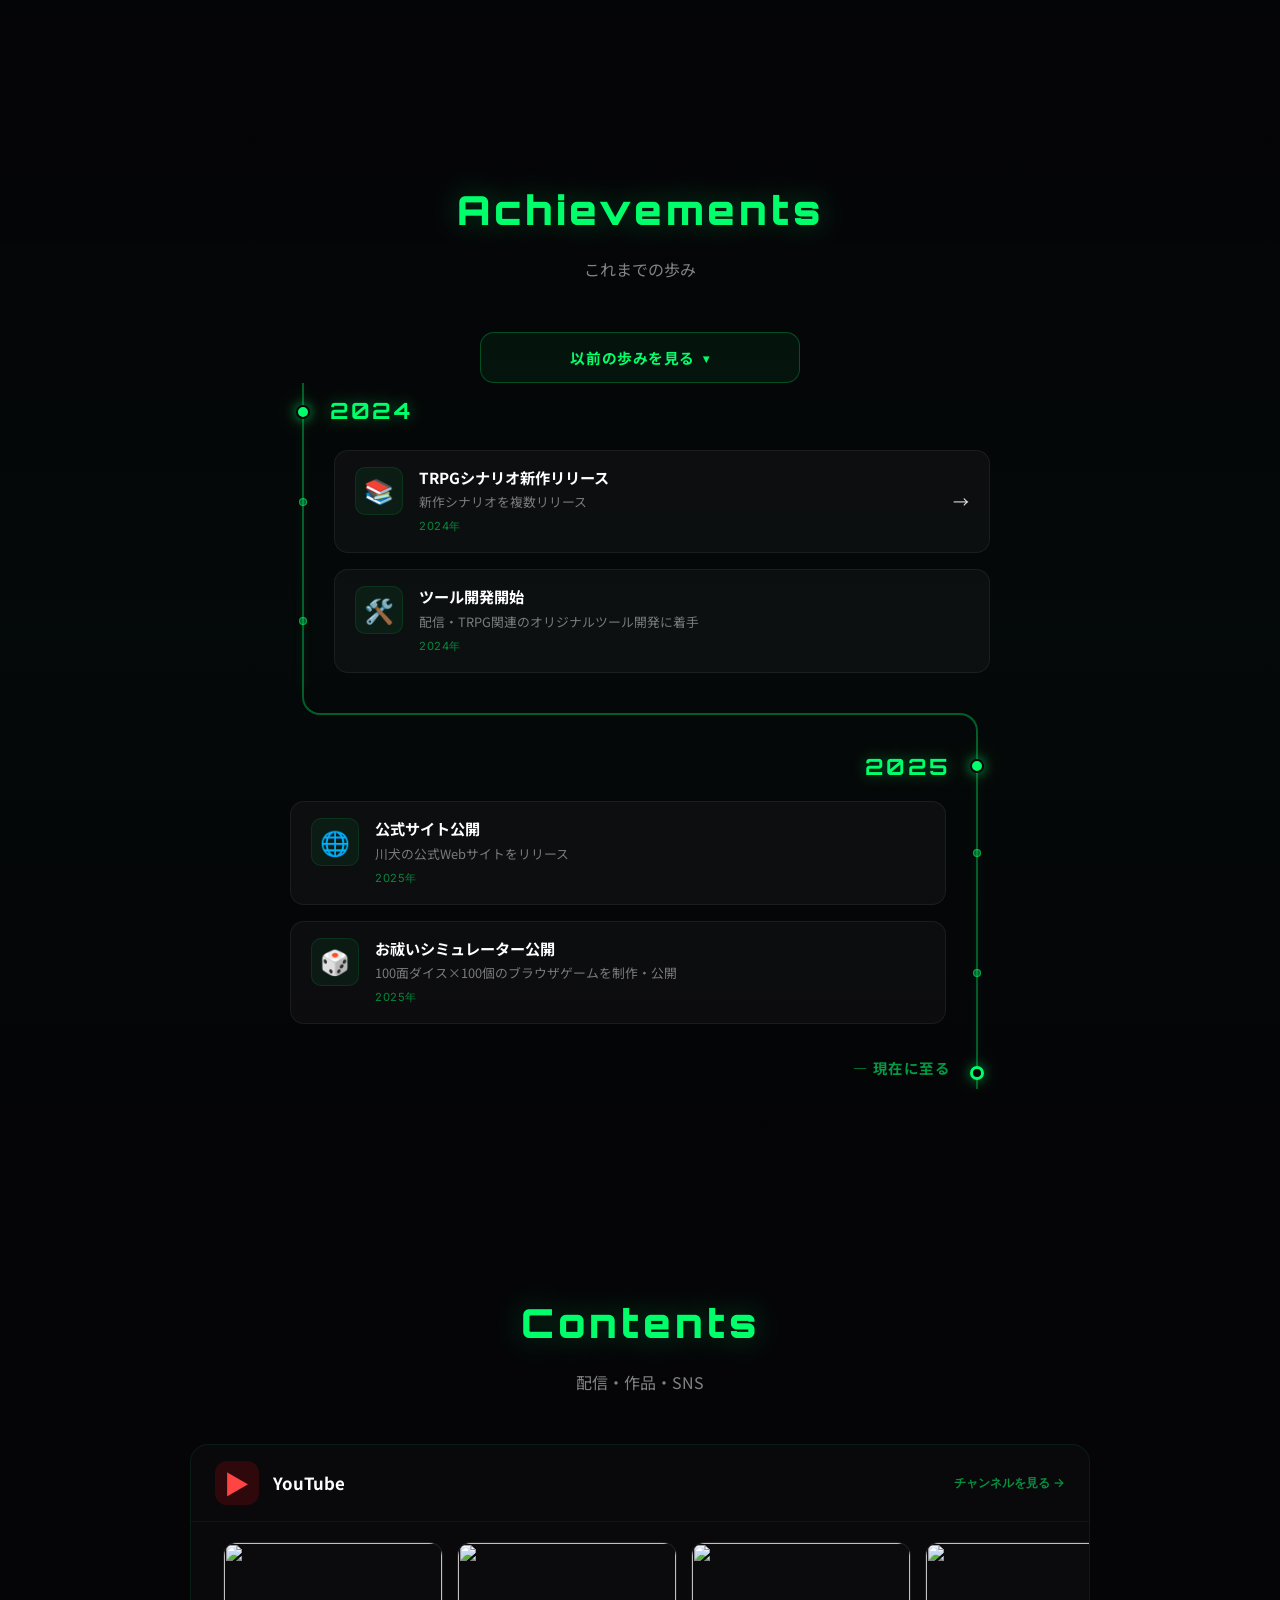
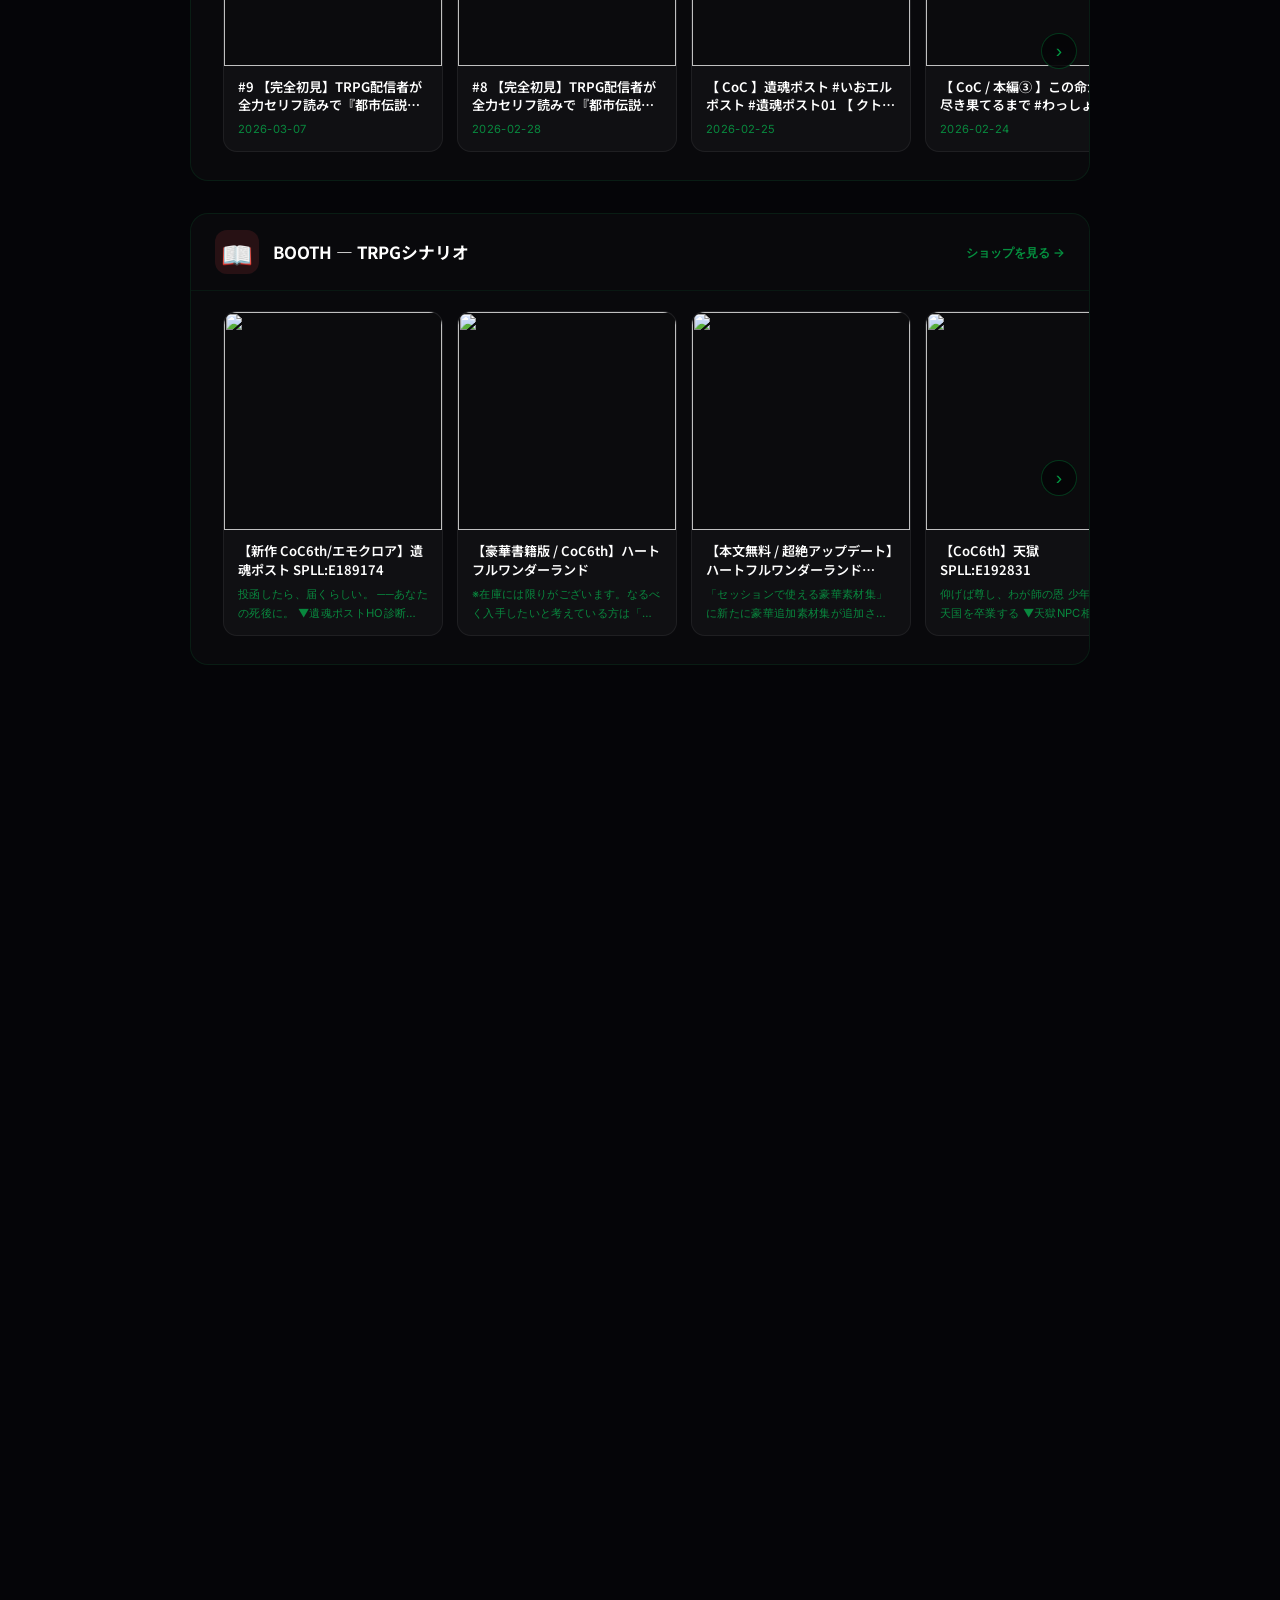
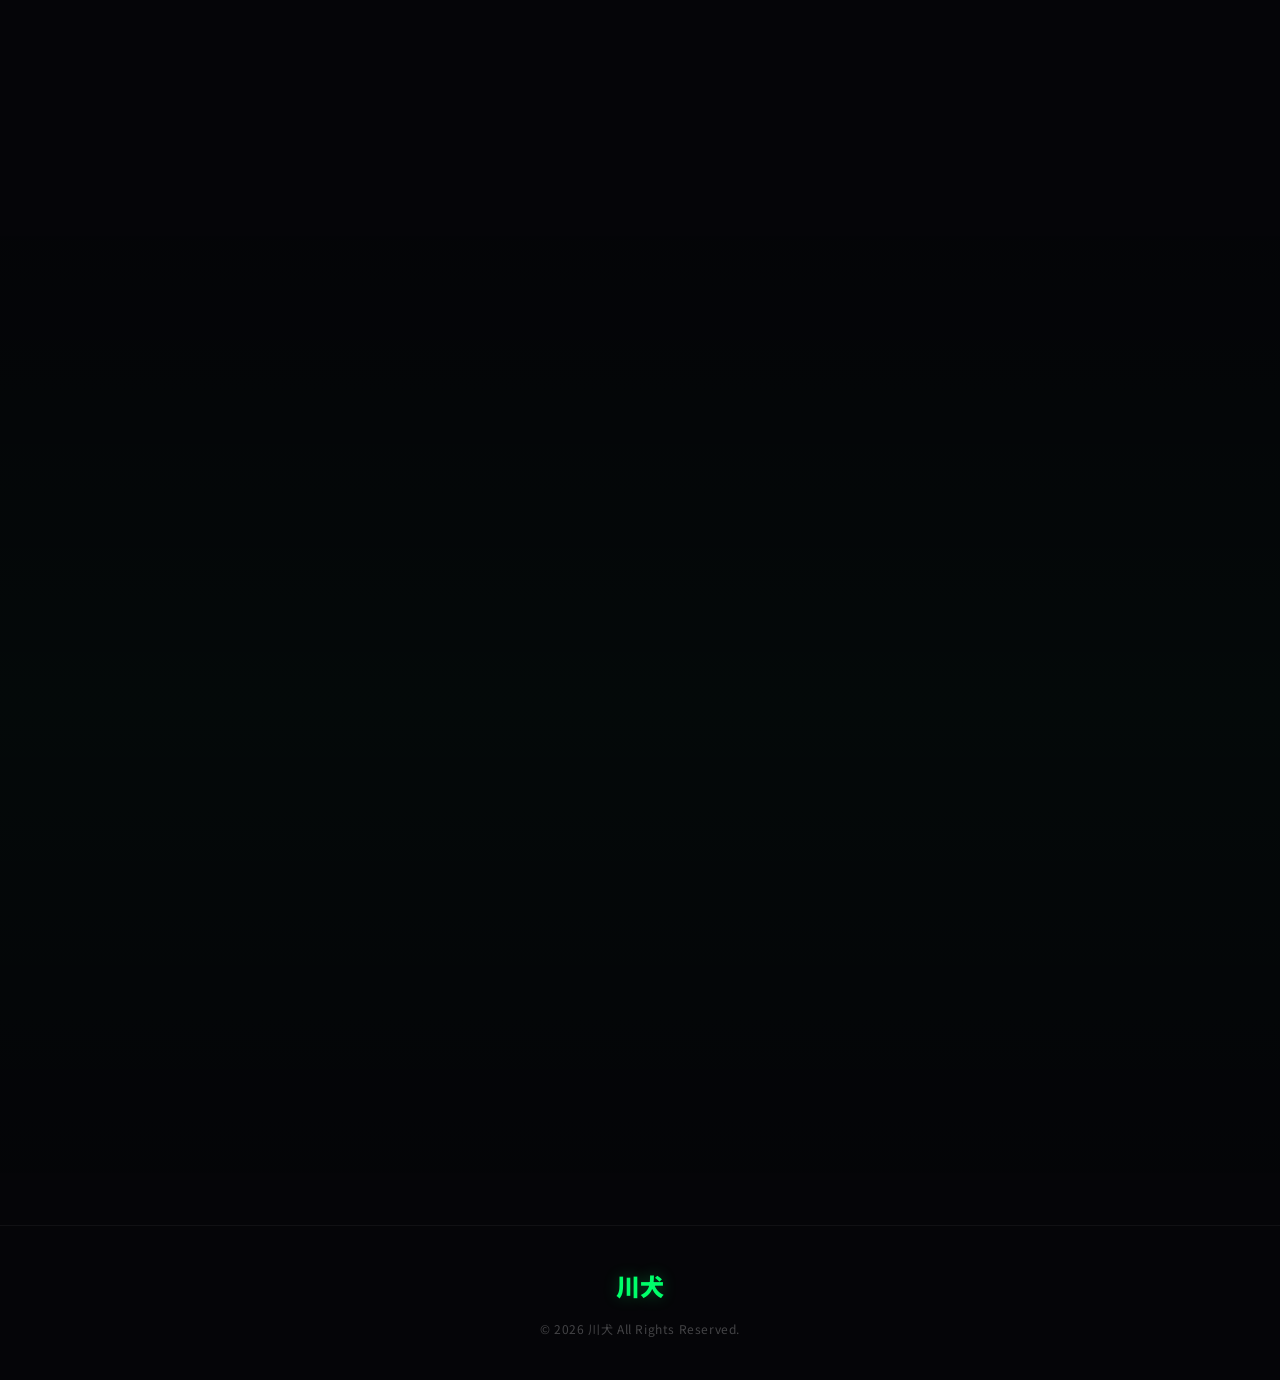
==== commit 432993bd: "fix: update Contact section subtitle text" ====
--- a/index.html
+++ b/index.html
@@ -215,7 +215,7 @@
     <section id="contact">
         <div class="section-inner">
             <h2 class="section-title" data-reveal>Contact</h2>
-            <p class="section-subtitle" data-reveal>お気軽にご連絡ください</p>
+            <p class="section-subtitle" data-reveal>お問い合わせはこちらから</p>
             <div class="contact-card" data-reveal>
                 <form id="contact-form" action="#" method="POST">
                     <!-- ハニーポット（ボット対策：人間には見えない入力欄） -->
@@ -265,7 +265,7 @@
                     <h3 class="success-title">送信完了！</h3>
                     <p class="success-message">お問い合わせありがとうございます。<br>できるだけ早くご返信いたします。</p>
                 </div>
-                <p class="contact-note">※ 現在フォーム送信先は未設定です。Formspree 登録後に有効化されます。</p>
+
             </div>
         </div>
     </section>
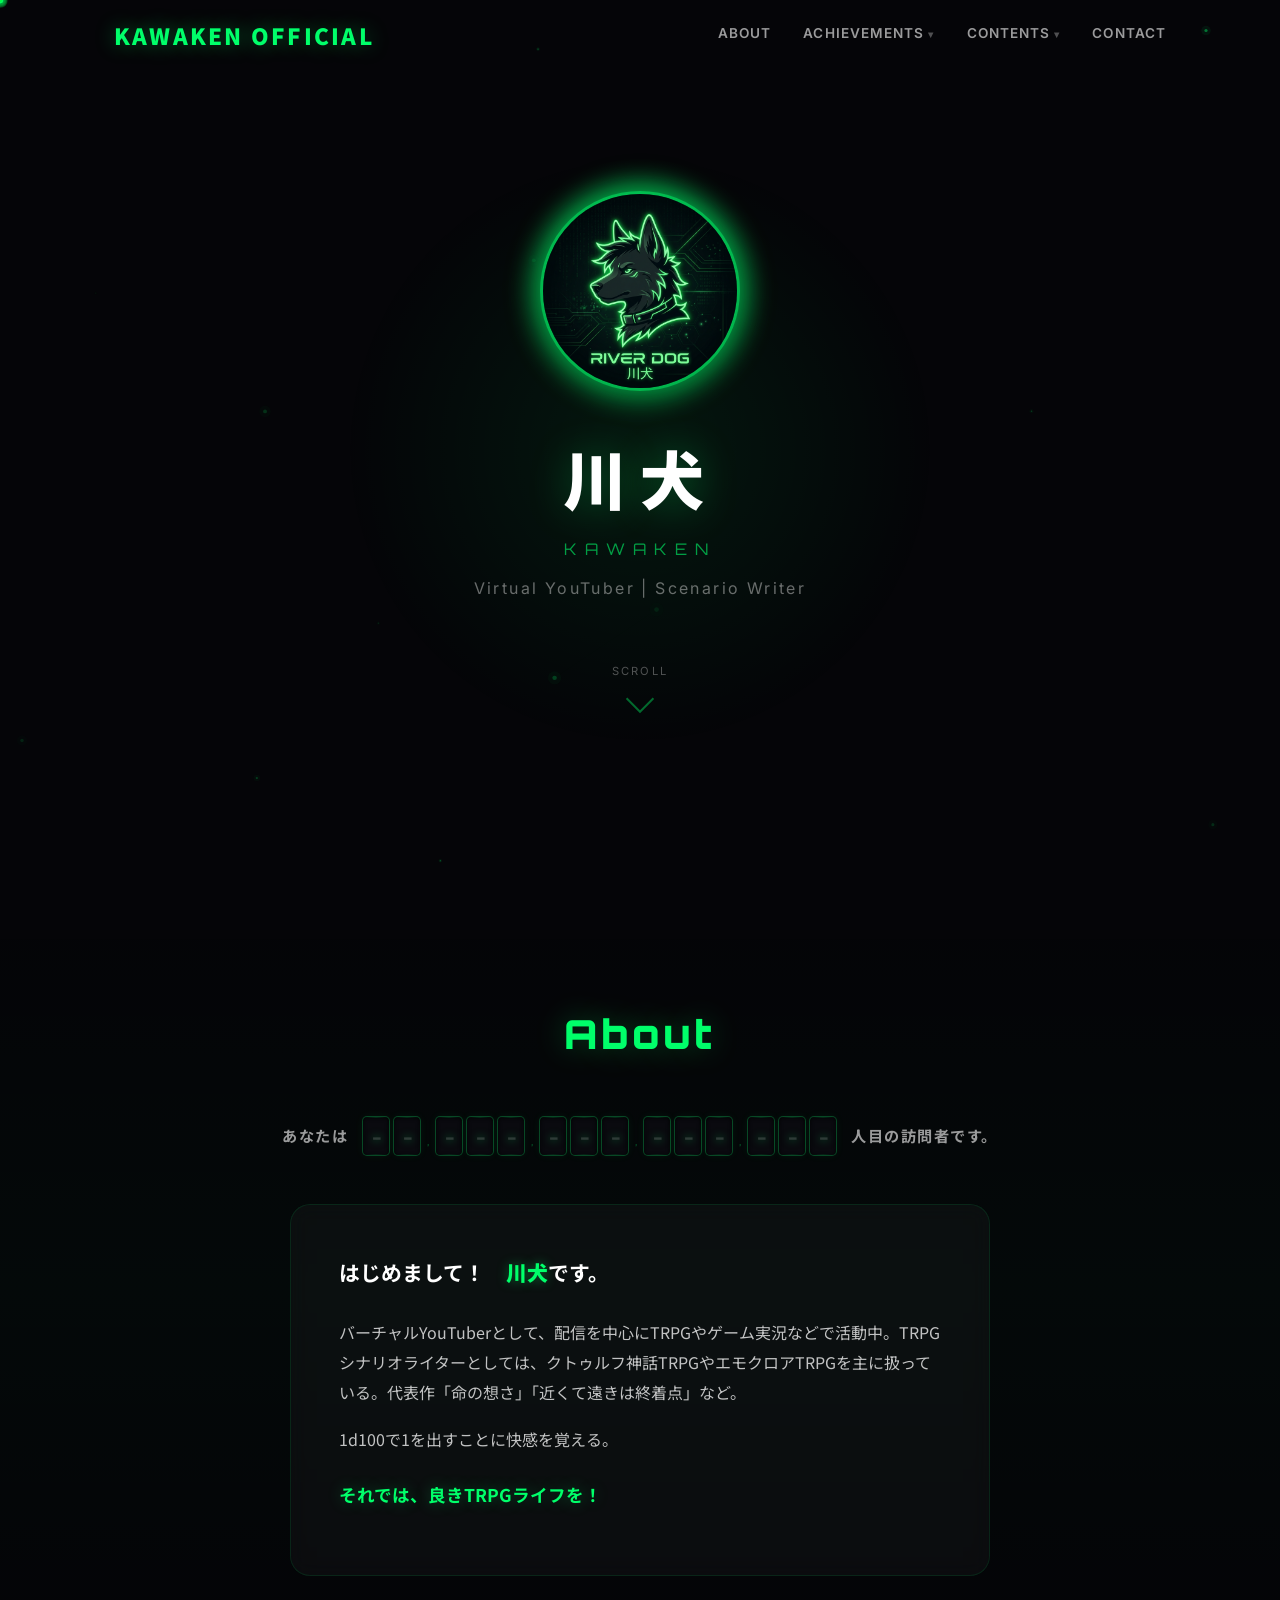
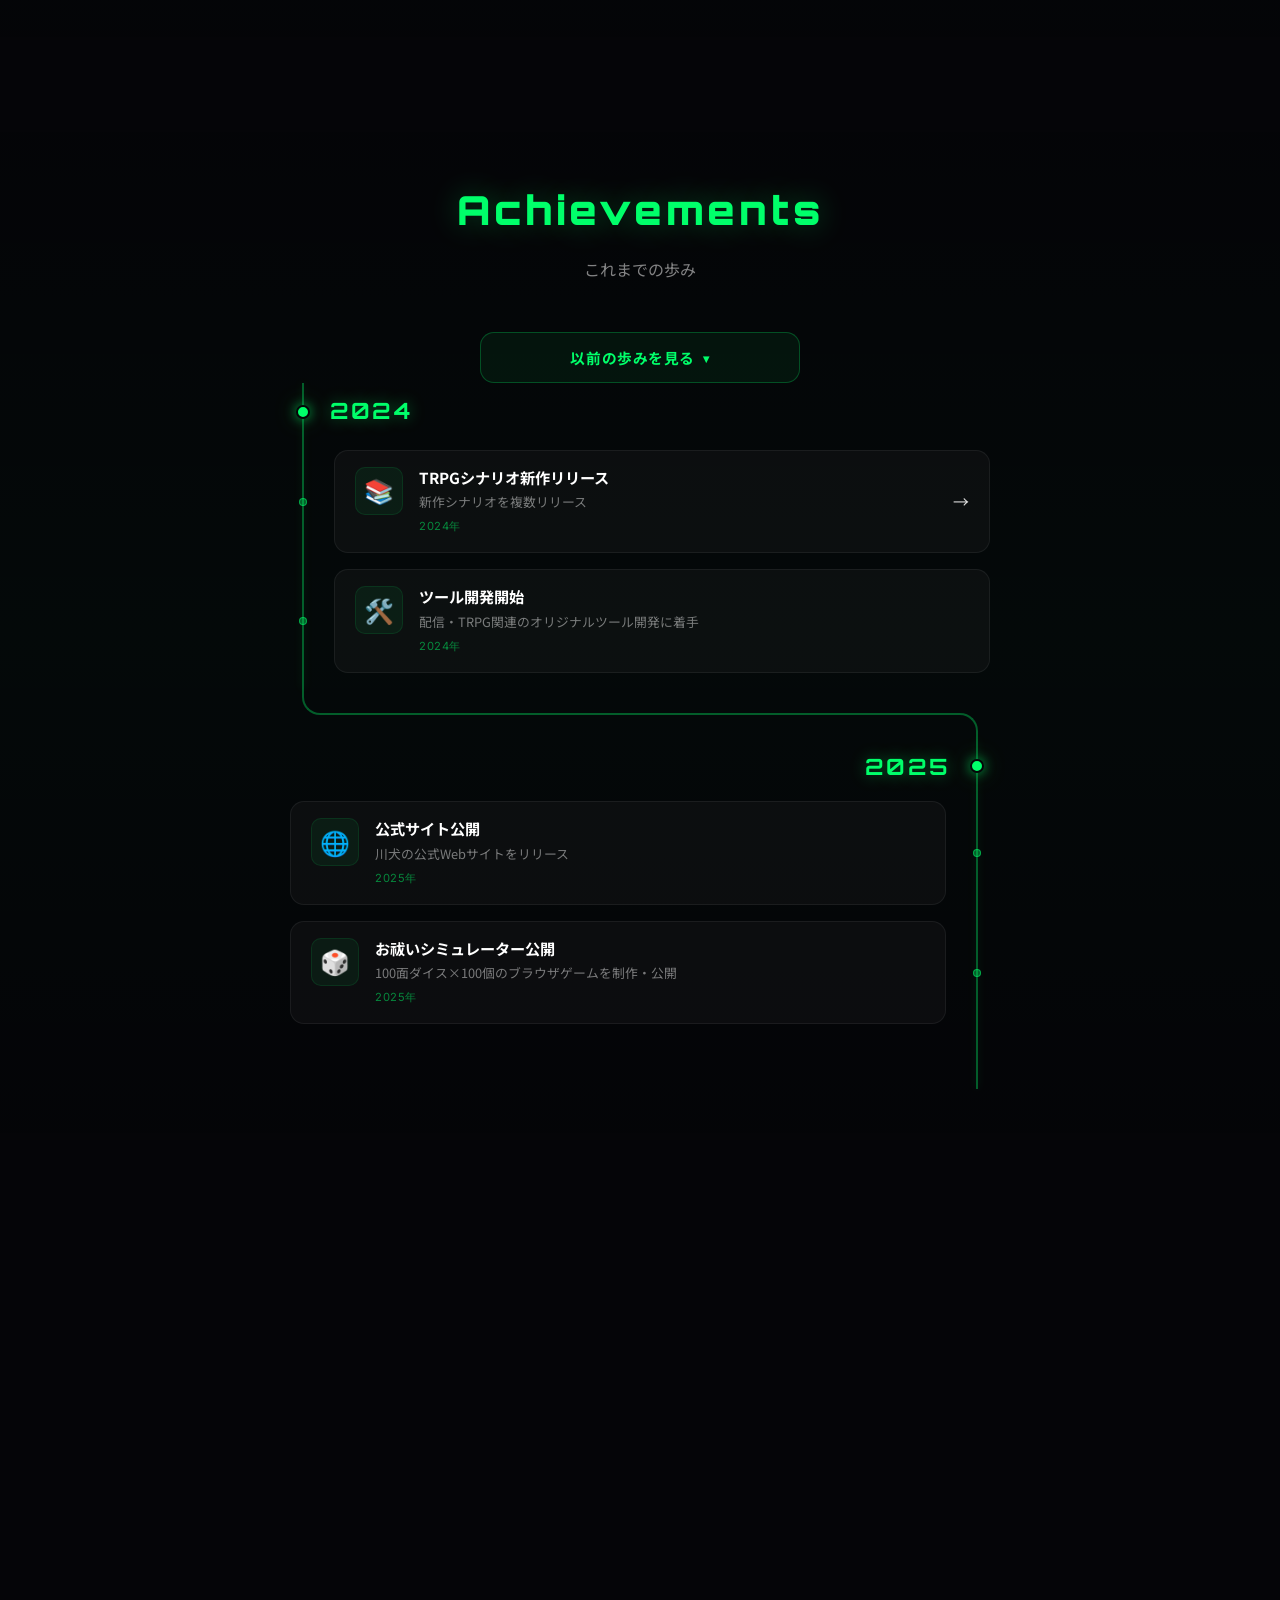
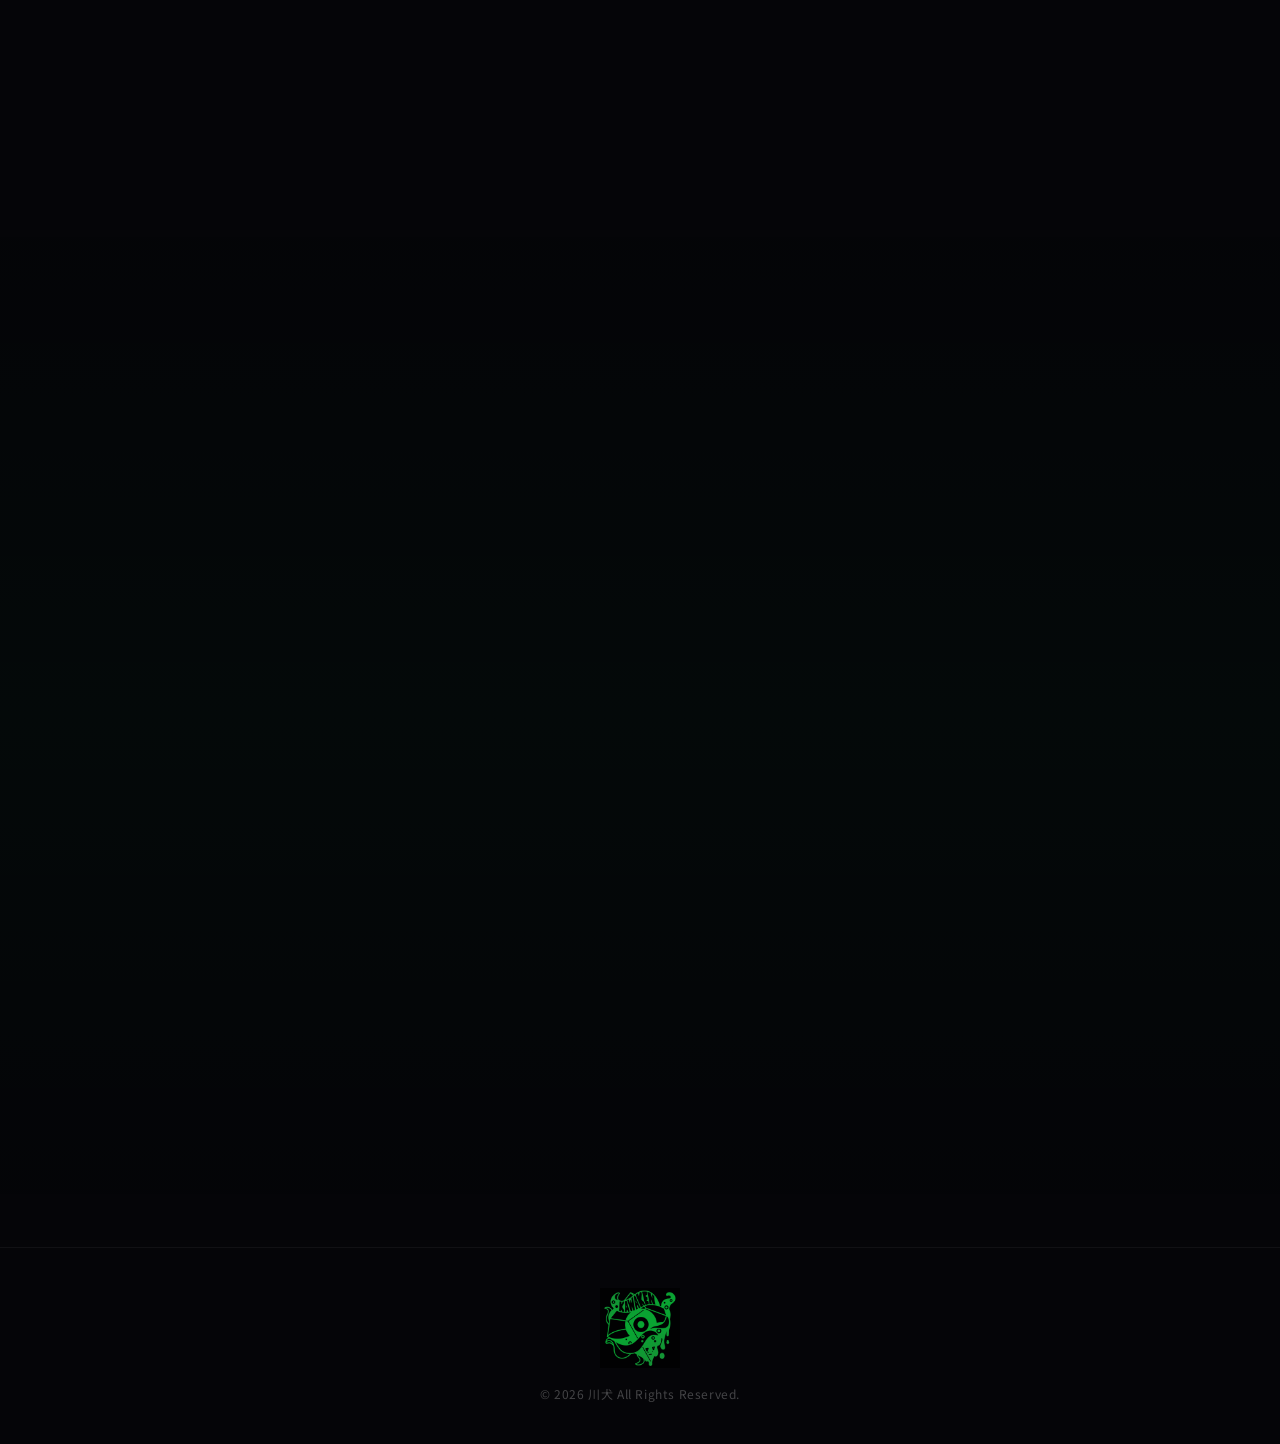
==== commit af220057: "feat: Formspree integration, footer logo, contact note" ====
--- a/index.html
+++ b/index.html
@@ -216,8 +216,9 @@
         <div class="section-inner">
             <h2 class="section-title" data-reveal>Contact</h2>
             <p class="section-subtitle" data-reveal>お問い合わせはこちらから</p>
+            <p class="contact-note" data-reveal>※シナリオの誤字脱字・誤植の報告はBOOTHのメッセージ機能をご利用ください。</p>
             <div class="contact-card" data-reveal>
-                <form id="contact-form" action="#" method="POST">
+                <form id="contact-form" action="https://formspree.io/f/mwvrvpao" method="POST">
                     <!-- ハニーポット（ボット対策：人間には見えない入力欄） -->
                     <div class="form-hp" aria-hidden="true">
                         <label for="contact-website">Website</label>
@@ -244,7 +245,7 @@
                             </button>
                             <div class="form-custom-select-menu">
                                 <div class="form-custom-select-option selected" data-value="collab">コラボ・依頼</div>
-                                <div class="form-custom-select-option" data-value="scenario">シナリオについて</div>
+
                                 <div class="form-custom-select-option" data-value="other">その他</div>
                             </div>
                         </div>
@@ -263,7 +264,7 @@
                 <div class="contact-success" id="contact-success">
                     <div class="success-icon">✓</div>
                     <h3 class="success-title">送信完了！</h3>
-                    <p class="success-message">お問い合わせありがとうございます。<br>できるだけ早くご返信いたします。</p>
+                    <p class="success-message">お問い合わせありがとうございます。<br>返信までしばらくお待ちください。</p>
                 </div>
 
             </div>
@@ -273,7 +274,7 @@
     <!-- Footer -->
     <footer id="footer">
         <div class="footer-inner">
-            <div class="footer-logo">川犬</div>
+            <img src="assets/logo.png" alt="KAWAKEN" class="footer-logo">
             <p class="footer-copy">&copy; 2026 川犬 All Rights Reserved.</p>
         </div>
     </footer>
--- a/style.css
+++ b/style.css
@@ -1726,11 +1726,11 @@
 }
 
 .contact-note {
-    margin-top: 20px;
+    margin-top: -28px;
+    margin-bottom: 28px;
     font-size: 0.78rem;
-    color: rgba(255, 255, 255, 0.25);
+    color: rgba(255, 255, 255, 0.35);
     text-align: center;
-    font-style: italic;
 }
 
 /* ハニーポット（ボット対策） */
@@ -1760,12 +1760,16 @@
 }
 
 .footer-logo {
-    font-family: 'Noto Sans JP', sans-serif;
-    font-size: 1.5rem;
-    font-weight: 900;
-    color: #00ff6a;
-    text-shadow: 0 0 15px rgba(0, 255, 106, 0.3);
-    margin-bottom: 12px;
+    height: 80px;
+    width: auto;
+    margin: 0 auto 16px;
+    display: block;
+    opacity: 0.7;
+    transition: opacity 0.3s ease;
+}
+
+.footer-logo:hover {
+    opacity: 1;
 }
 
 .footer-copy {
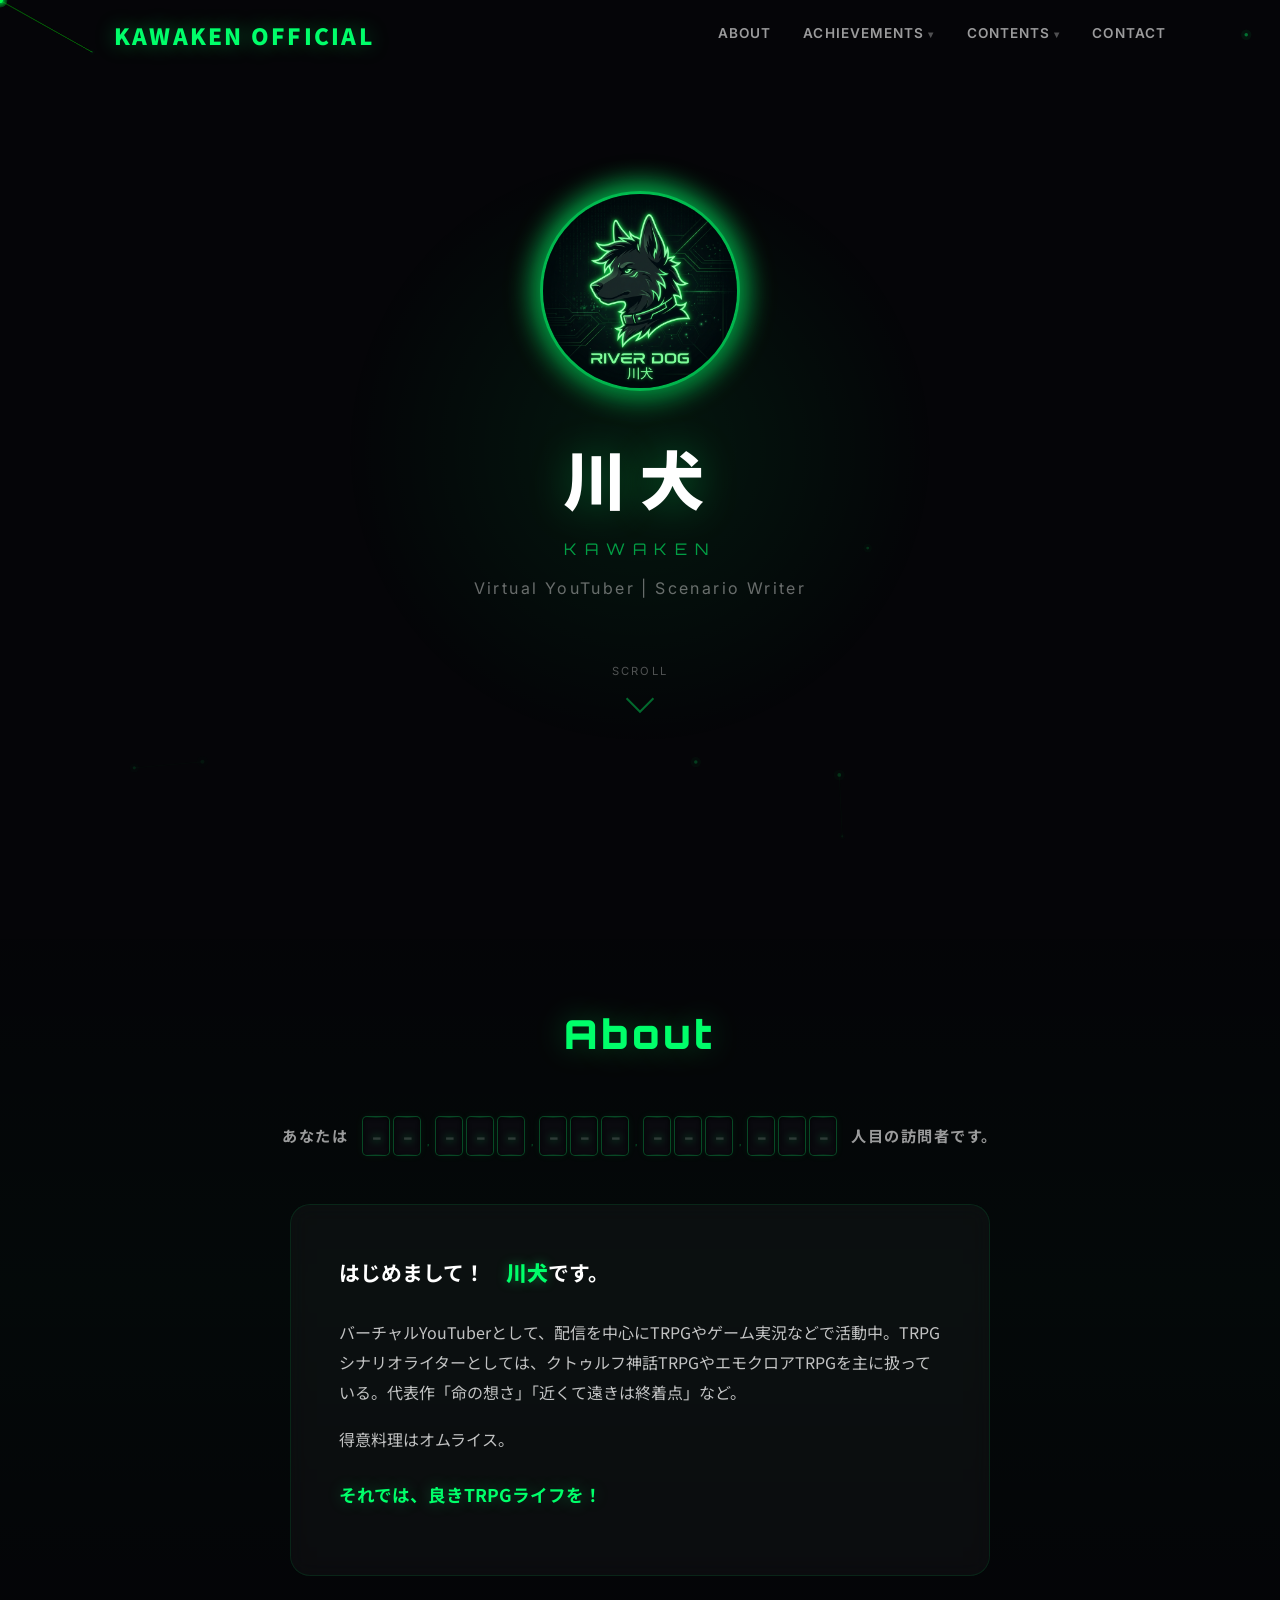
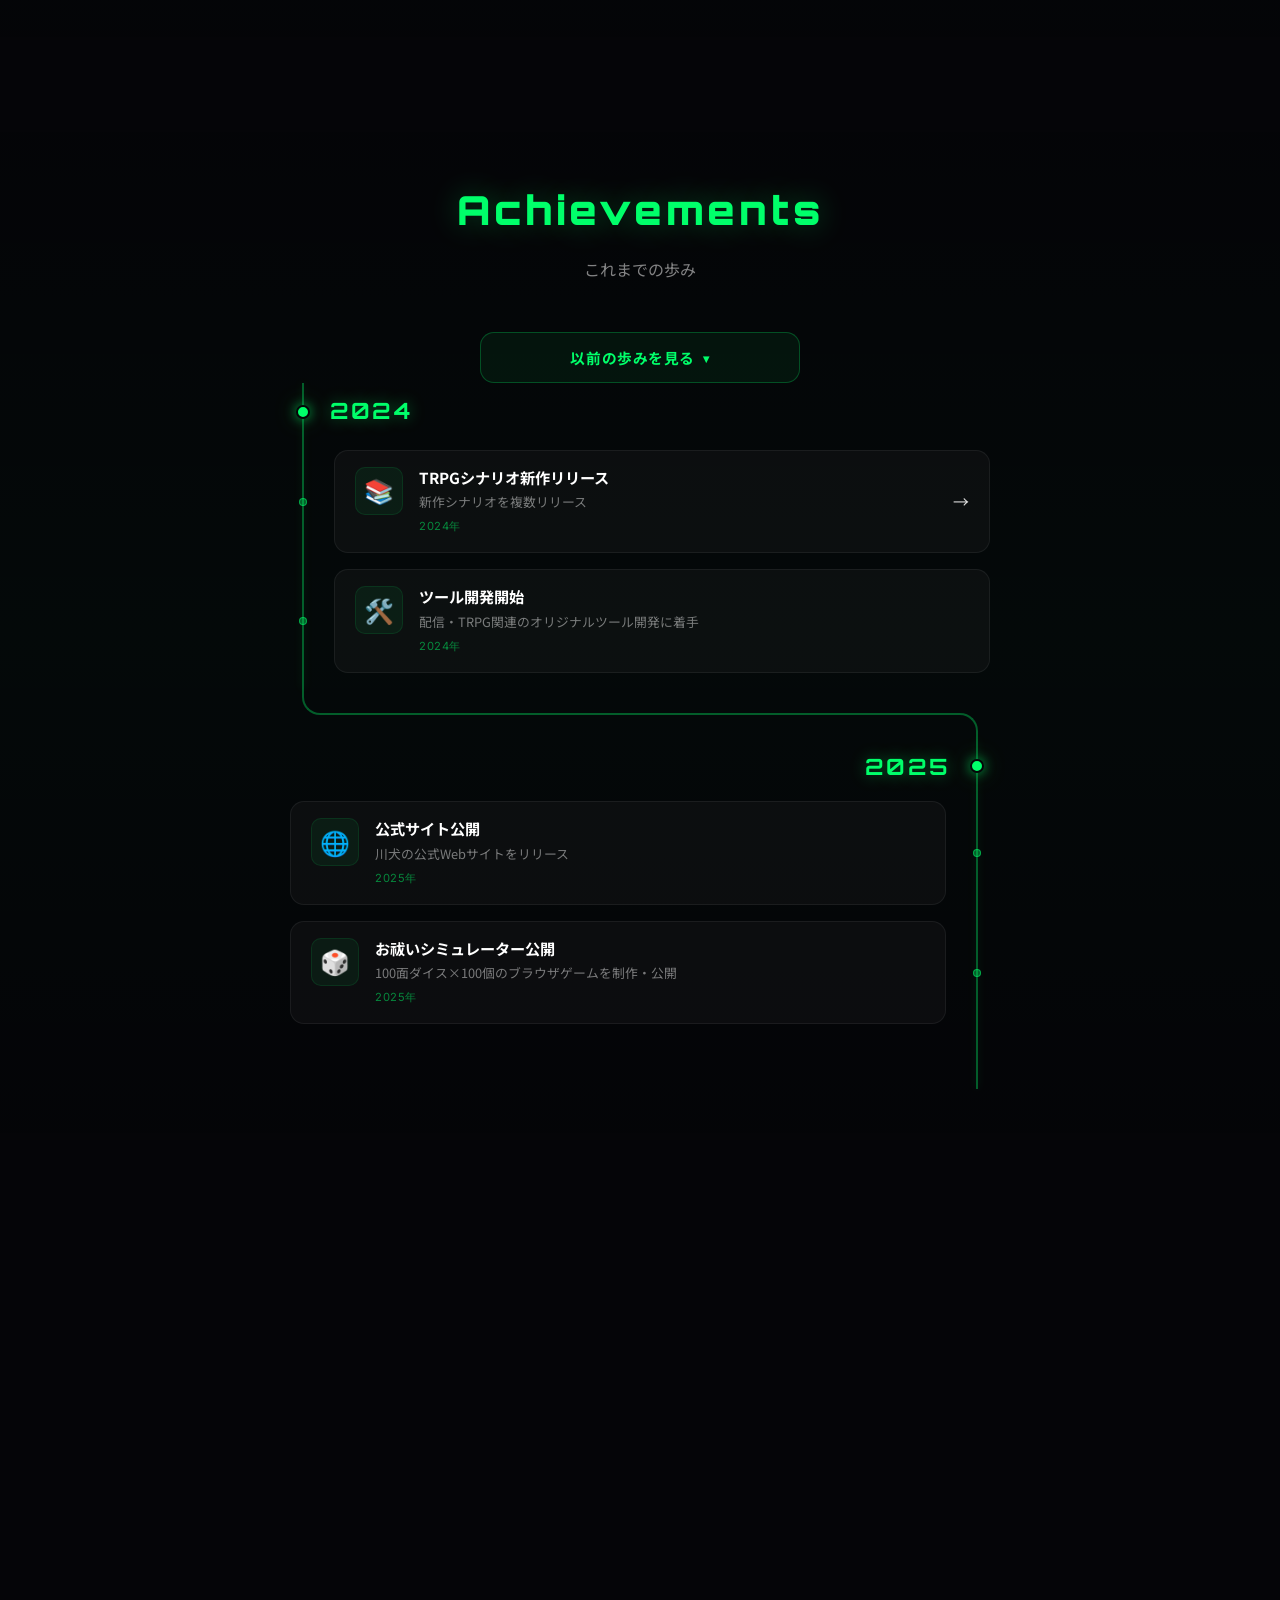
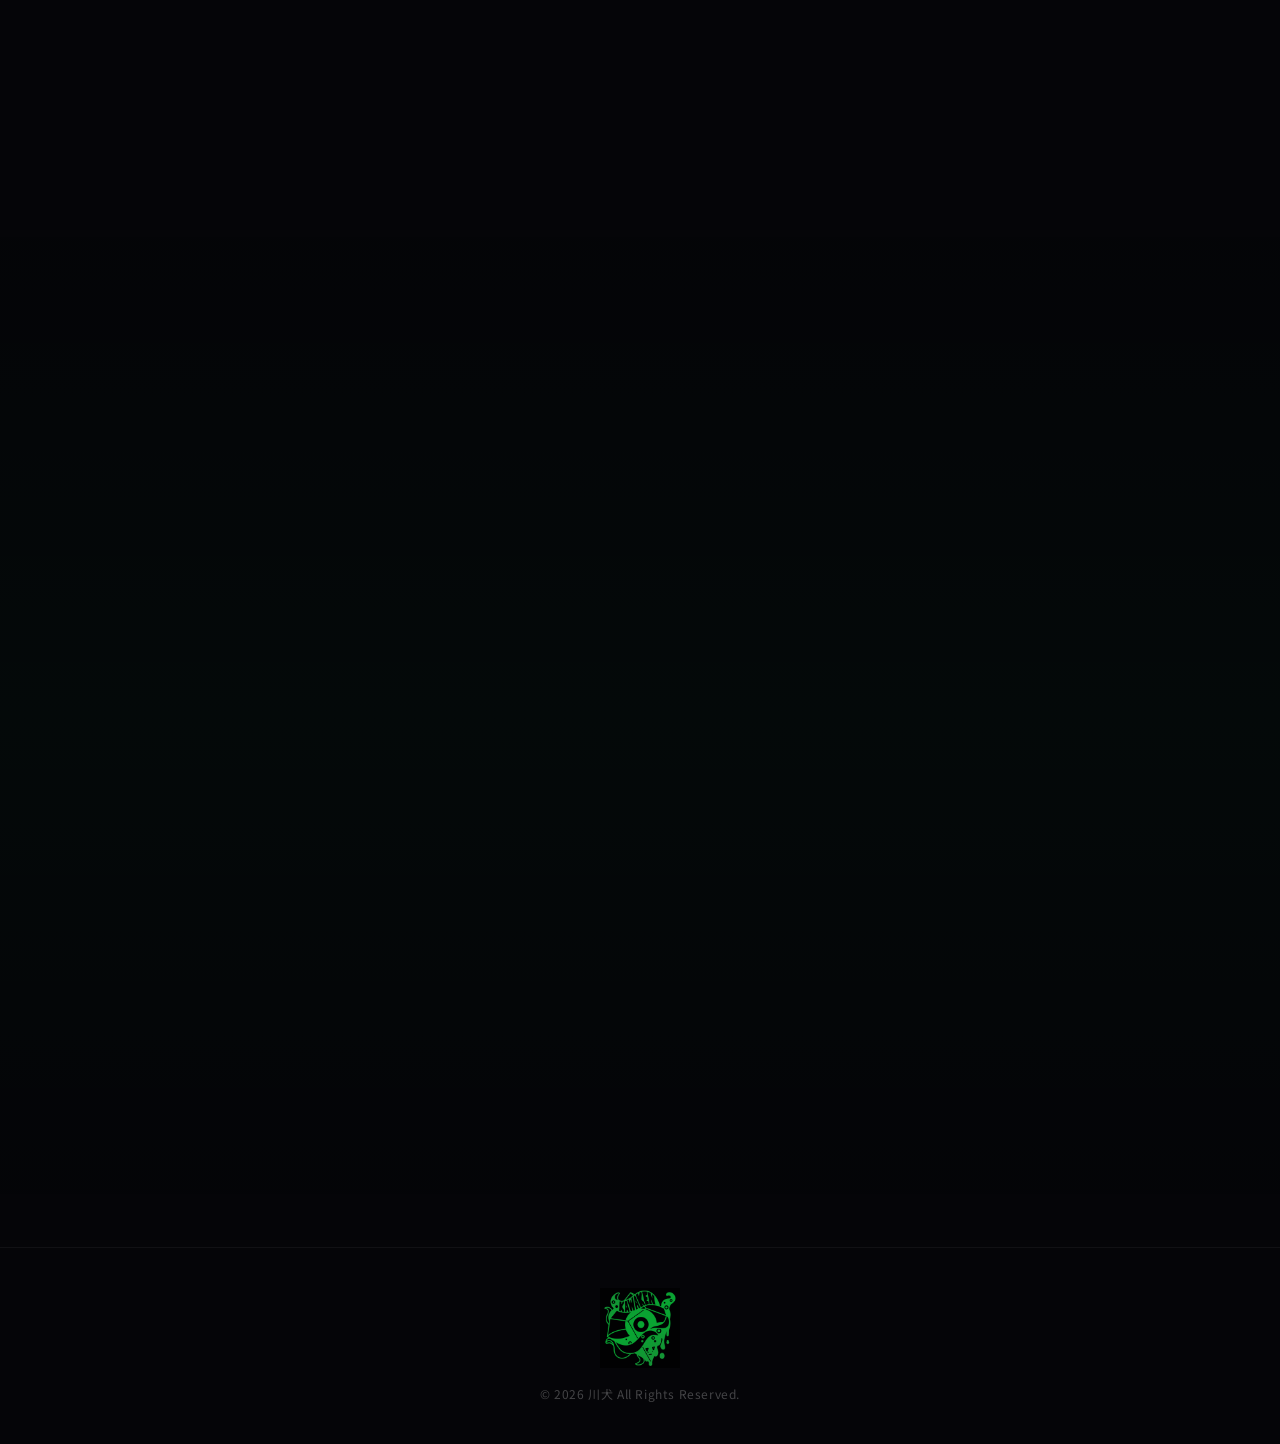
==== commit 36b553a2: "remove: AdSense code entirely - put on hold" ====
--- a/index.html
+++ b/index.html
@@ -20,8 +20,6 @@
     <meta name="twitter:title" content="KAWAKEN OFFICIAL">
     <meta name="twitter:description" content="VTuber 川犬の公式サイト。配信情報、SNSリンク、ミニゲームなど。">
     <meta name="twitter:image" content="assets/ogp.png">
-    <!-- Google AdSense -->
-    <meta name="google-adsense-account" content="ca-pub-2286415100906814">
     <link rel="stylesheet" href="style.css">
     <link rel="preload" href="assets/avatar.png" as="image">
     <link
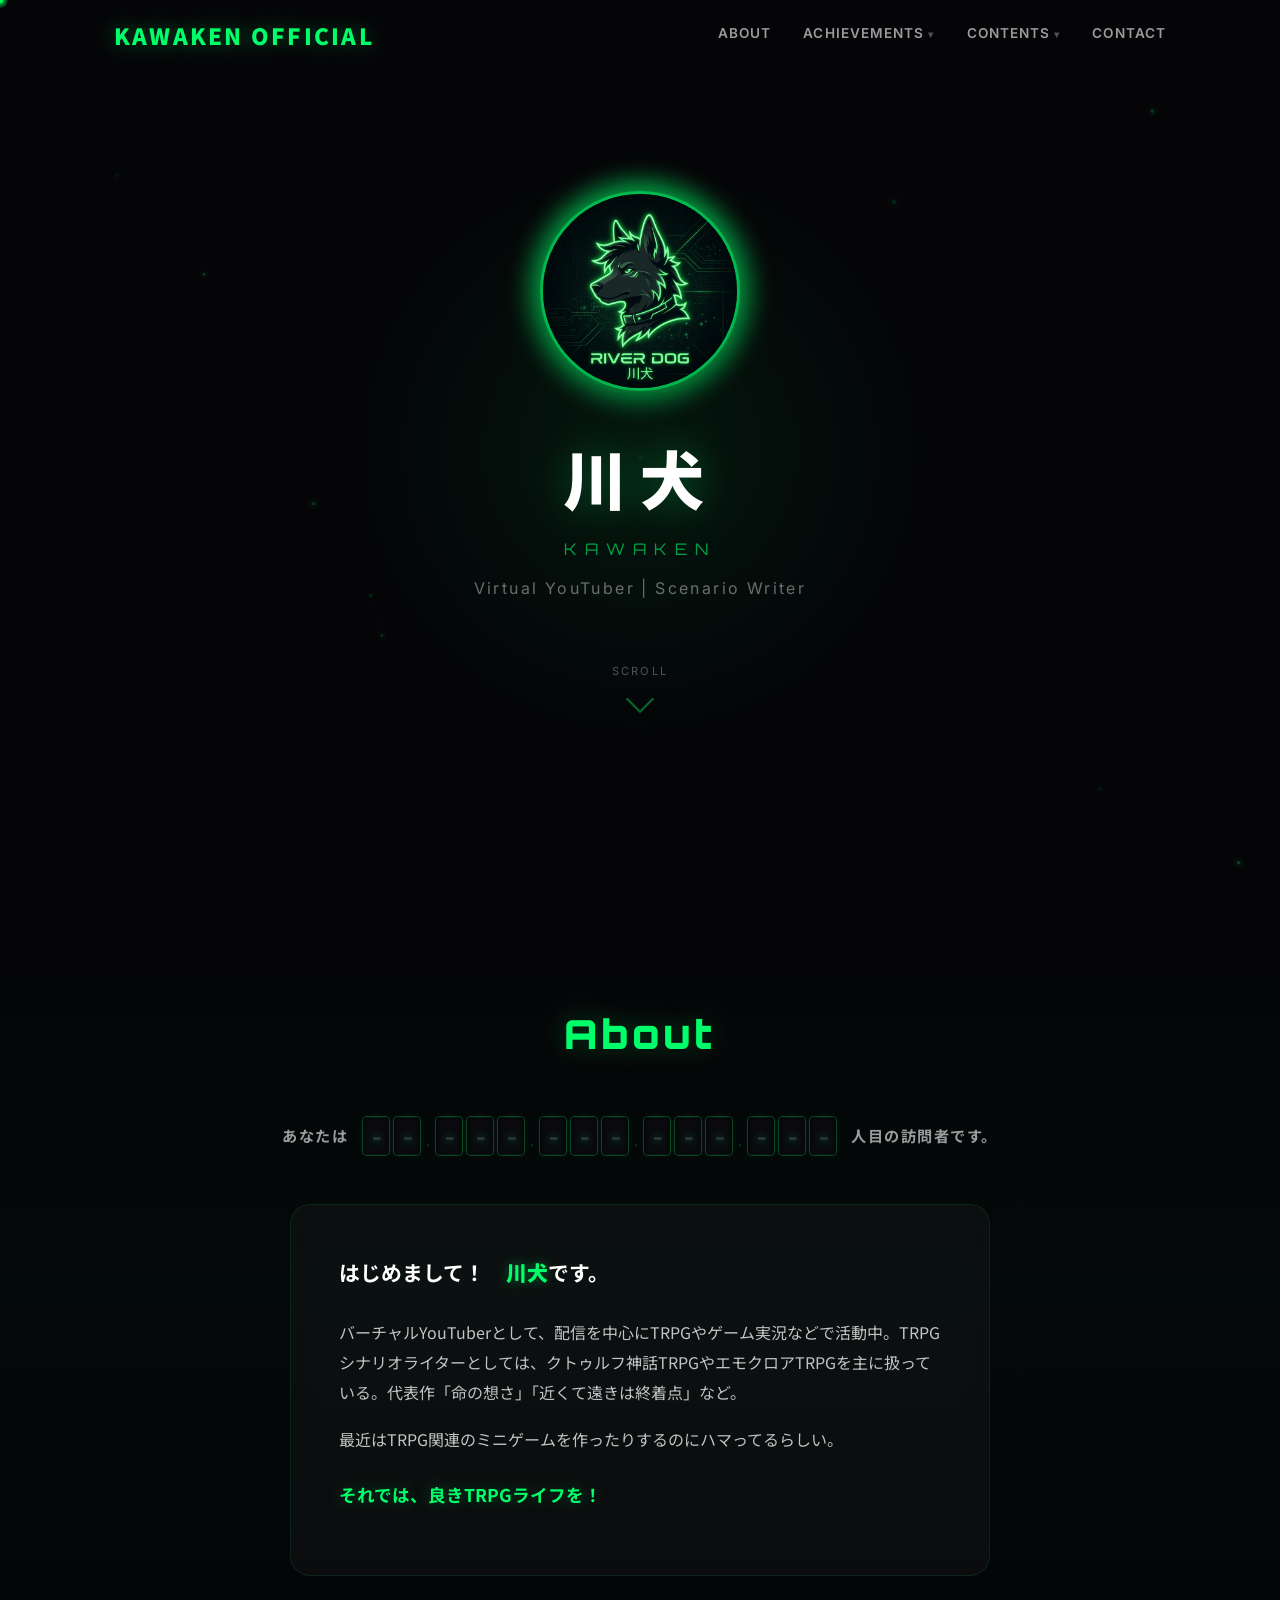
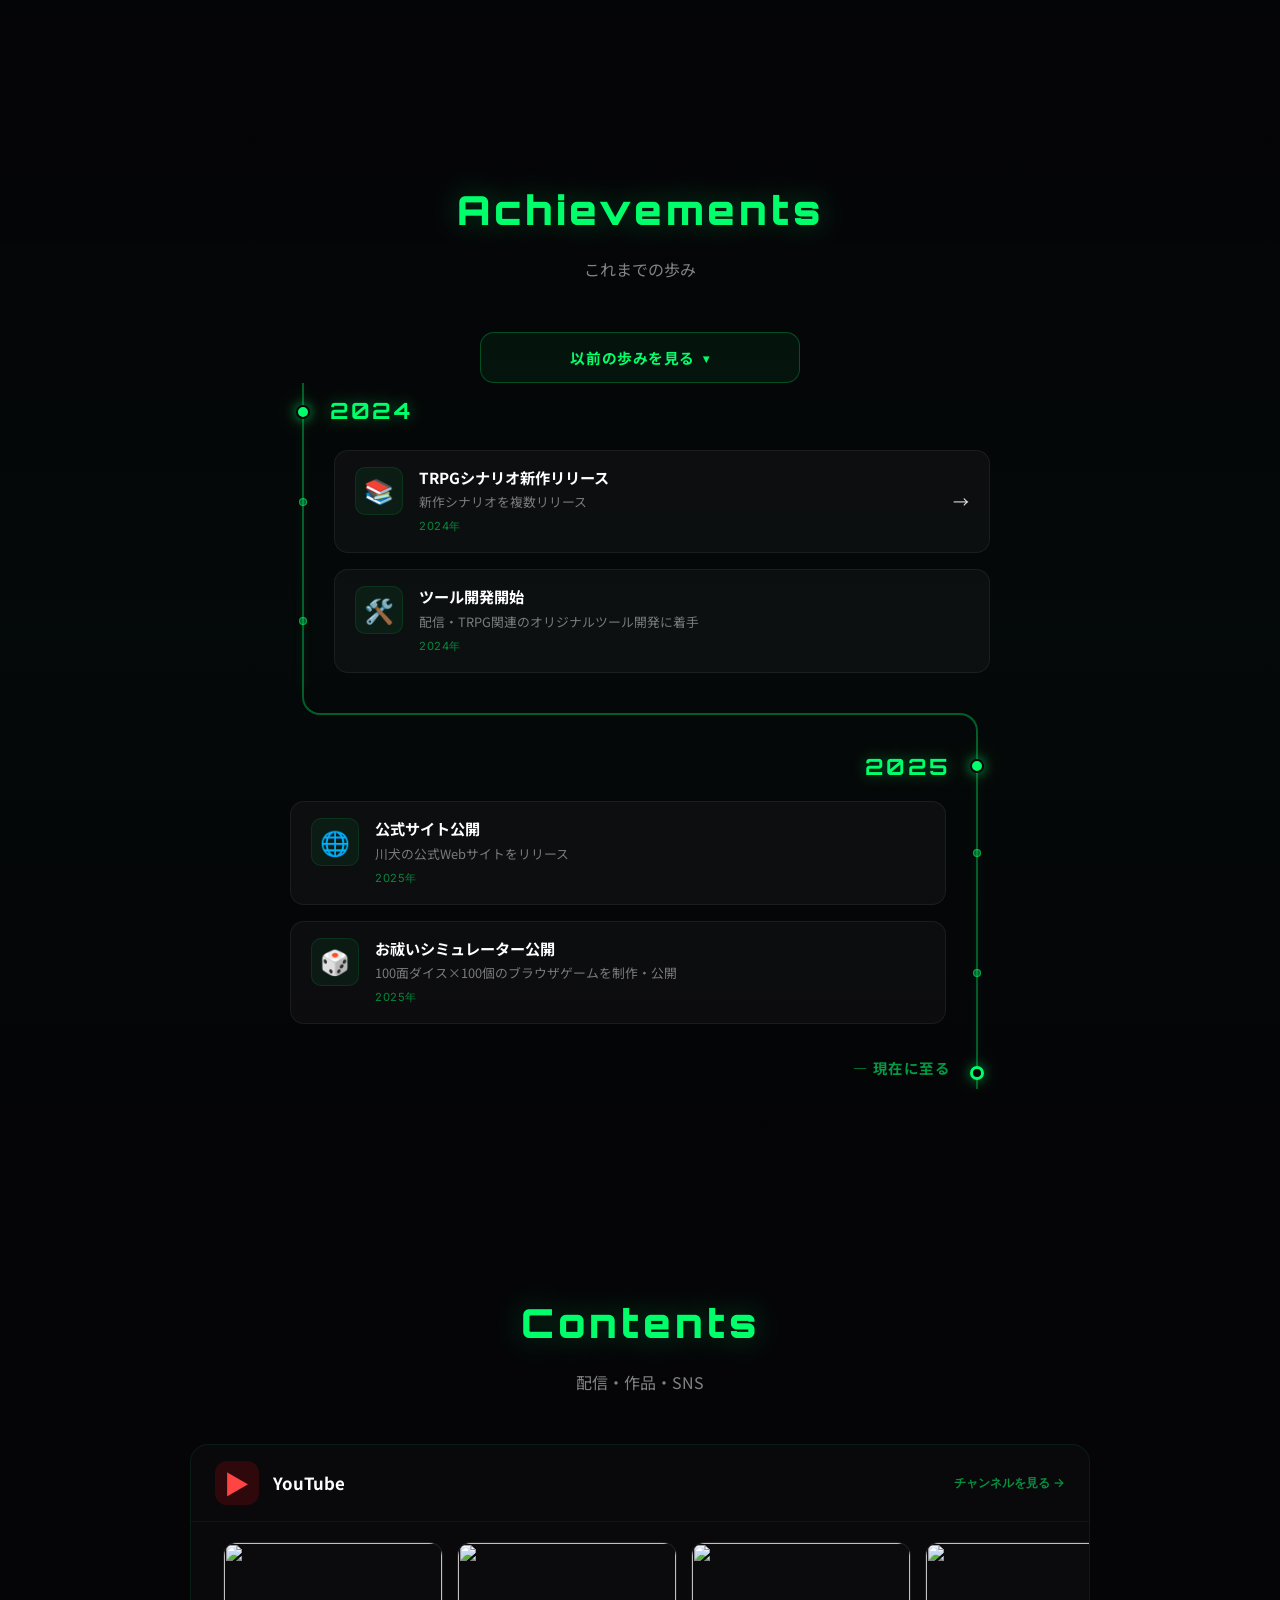
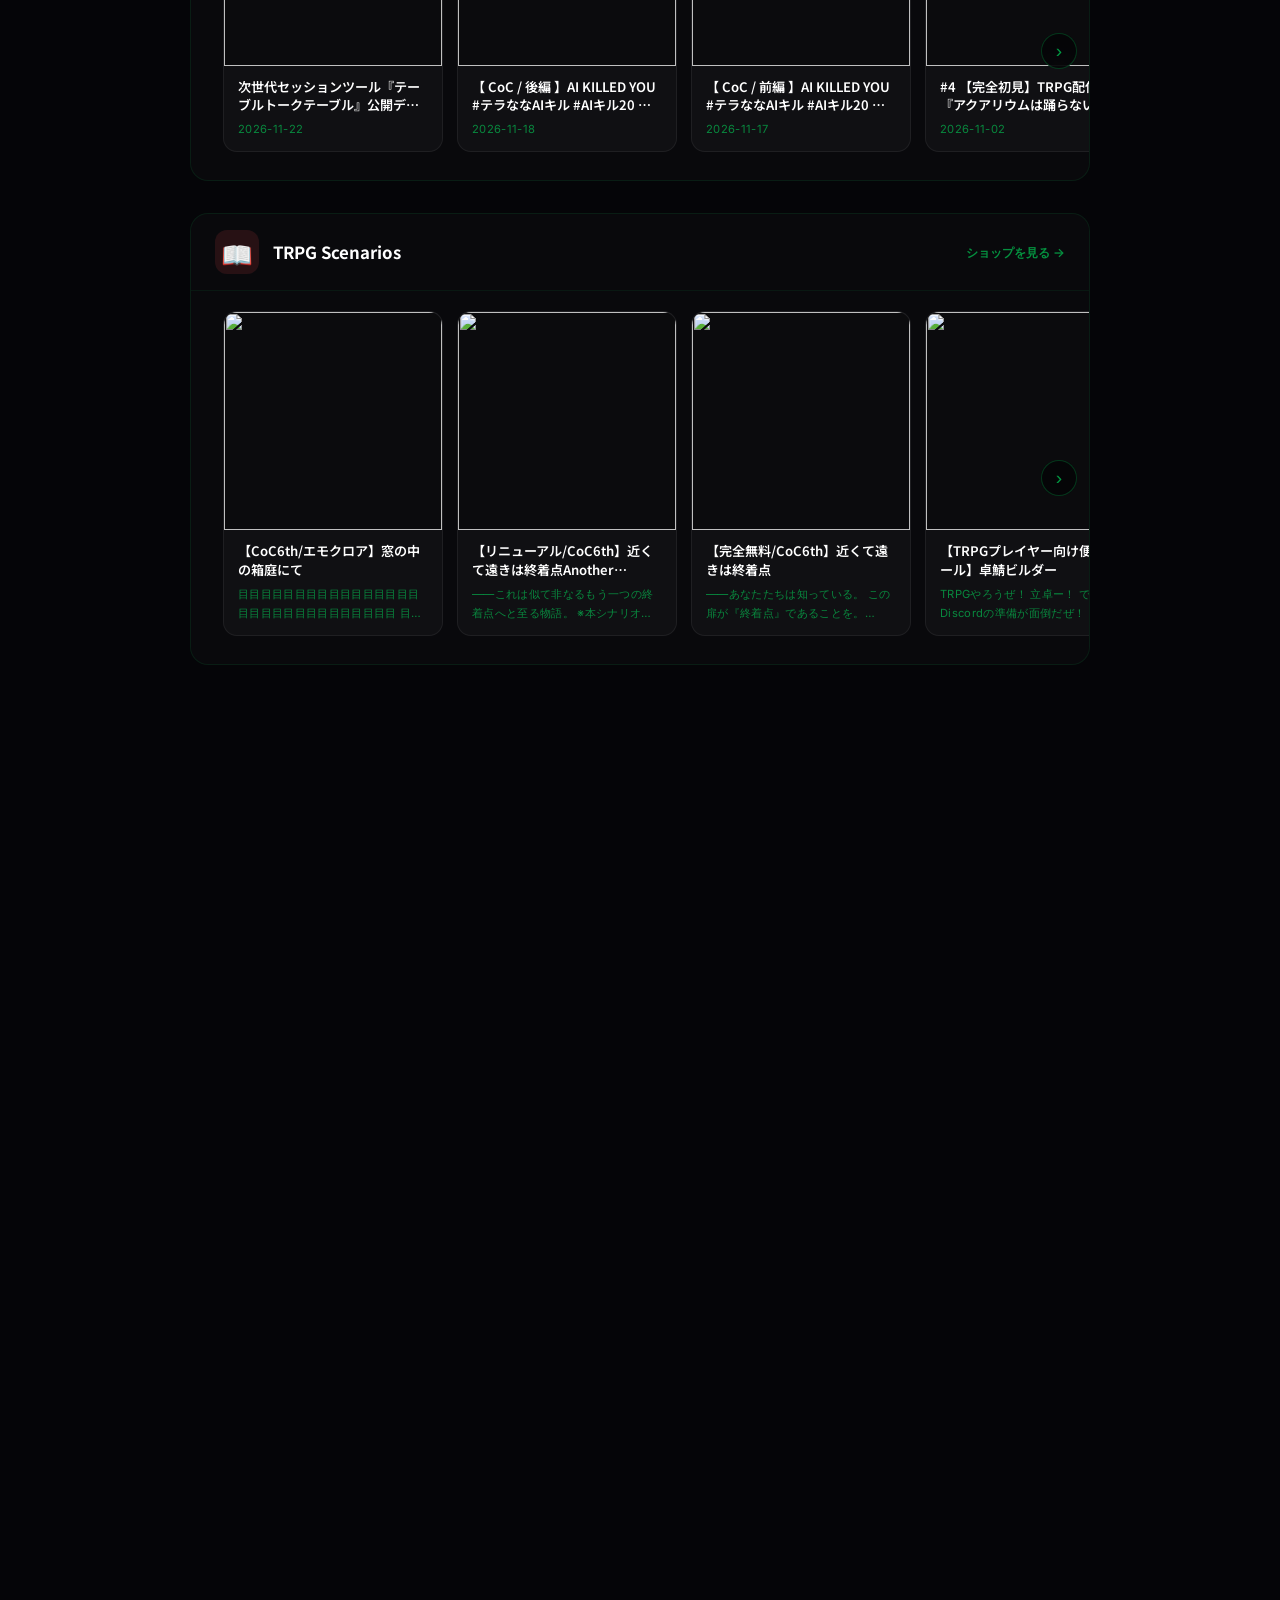
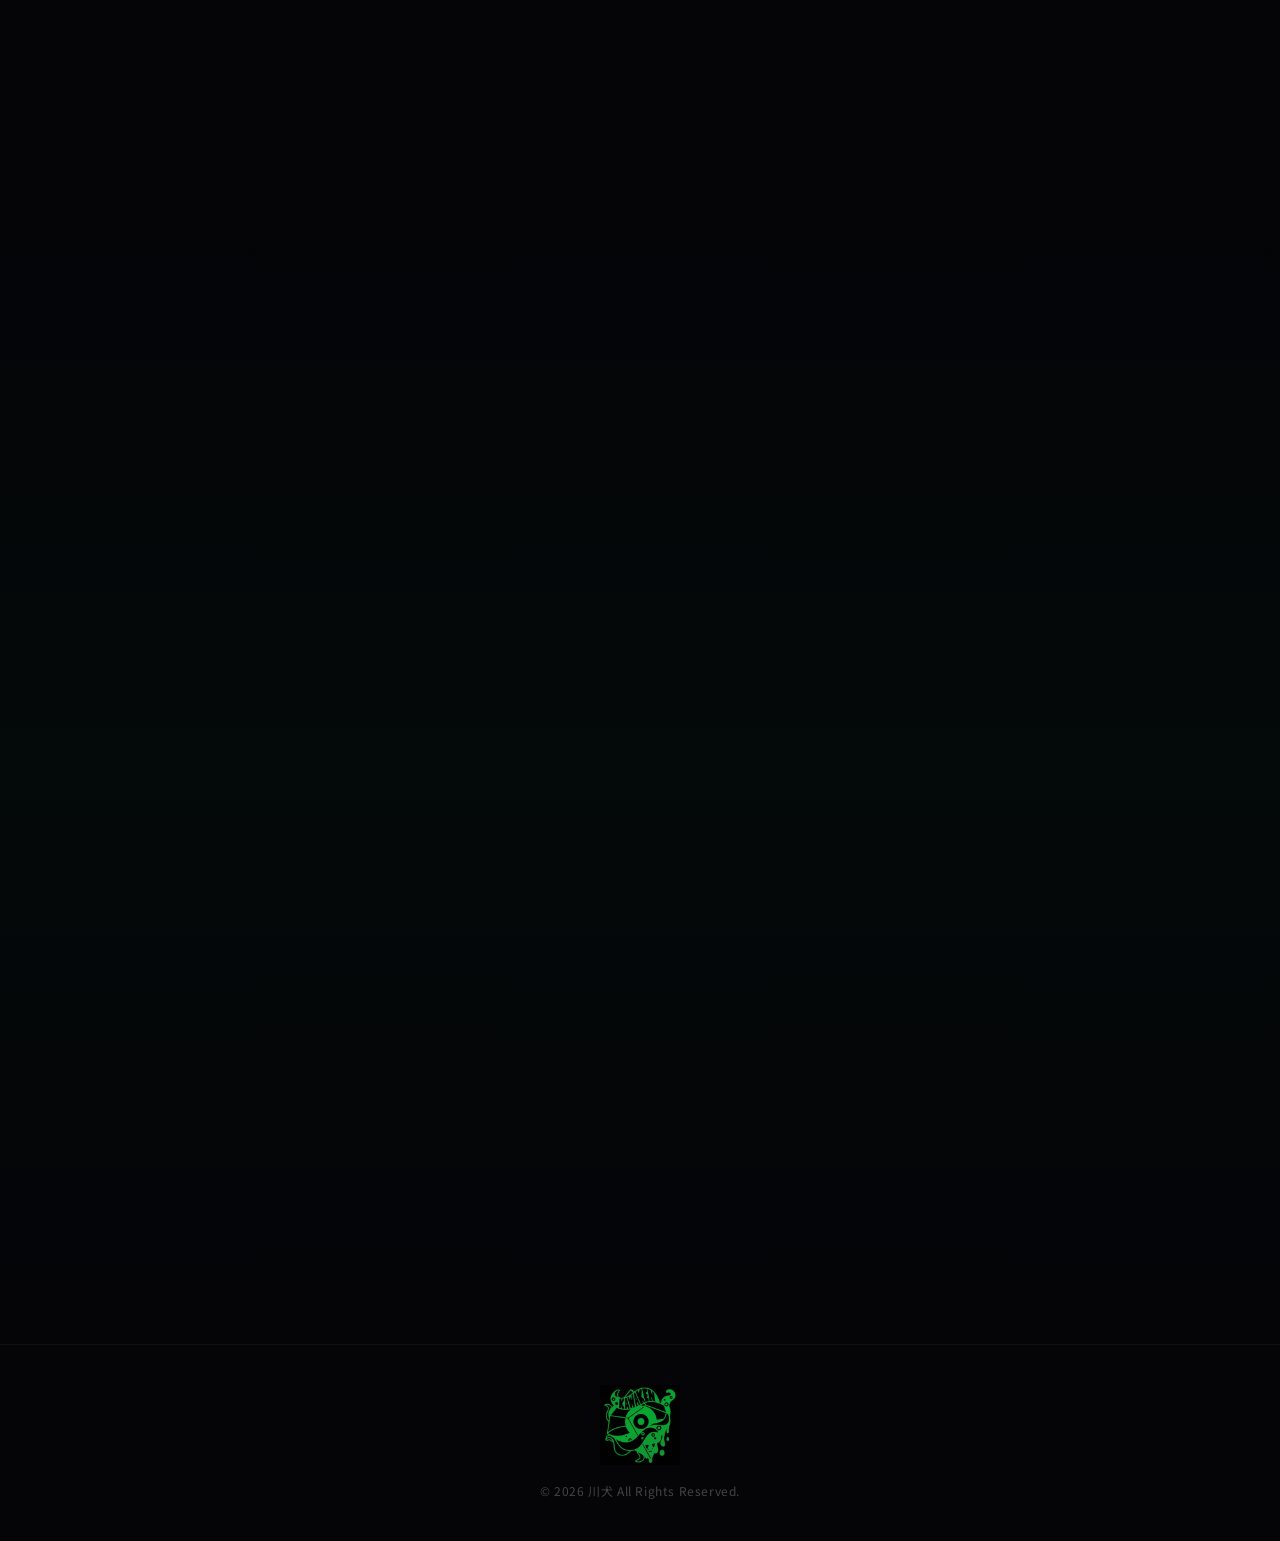
==== commit cb44cb45: "feat: お問い合わせフォームに送信前の案内を足し、フォームのプライバシーポリシーを置く Co-Authored-By: Claude Opus 5.5 <noreply@anthropic.com" ====
--- a/index.html
+++ b/index.html
@@ -254,6 +254,8 @@
                         <textarea id="contact-message" name="message" class="form-input form-textarea" required
                             placeholder="メッセージを入力" rows="5"></textarea>
                     </div>
+                    <!-- 送信の前に、利用目的と国外の提供先を示す（個人情報保護法21条・28条） -->
+                    <p class="form-privacy-note">入力した内容は、お問い合わせへの返信と、ご請求への対応に使います。送信内容は、米国の Formspree, Inc. のフォームサービスを通して運営者に届き、同社にも保存されます。送信すると、この取り扱いに同意したことになります（<a href="privacy.html">プライバシーポリシー</a>）。</p>
                     <button type="submit" class="form-submit" id="contact-submit">
                         <span class="form-submit-text">送信する</span>
                         <span class="form-submit-icon">→</span>
--- a/style.css
+++ b/style.css
@@ -1612,6 +1612,17 @@
     line-height: 1.7;
 }
 
+.form-privacy-note {
+    margin: 4px 0 0;
+    font-size: 0.82rem;
+    line-height: 1.7;
+    color: rgba(255, 255, 255, 0.6);
+}
+
+.form-privacy-note a {
+    color: #00ff6a;
+}
+
 .form-submit {
     display: flex;
     align-items: center;
